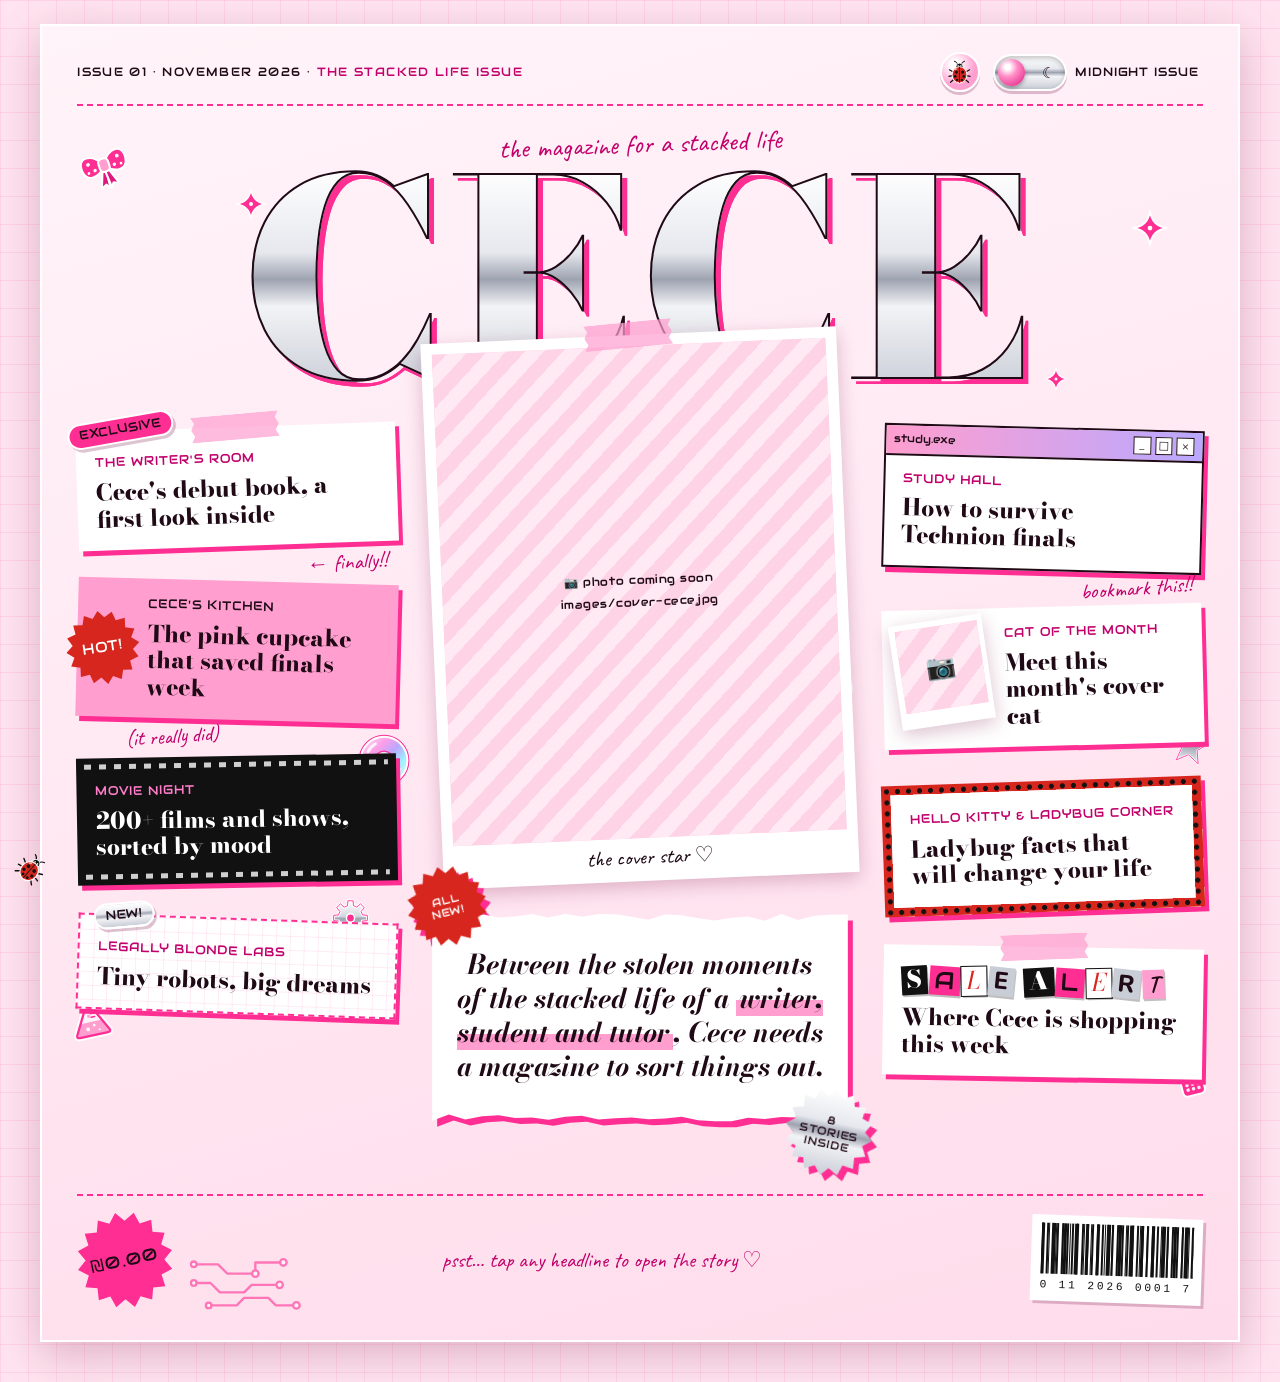
==== index.html @ 50f2ec4e "Initial commit" ====
<!DOCTYPE html>
<html lang="en">
<head>
  <meta charset="UTF-8">
  <!-- Makes the page fit phone screens instead of showing a tiny zoomed-out desktop page -->
  <meta name="viewport" content="width=device-width, initial-scale=1">
  <title>CECE · Issue 01 · The Stacked Life Issue</title>
  <meta name="description" content="CECE: a messy, Y2K pink magazine about the stacked life of a writer, student and tutor.">
  <link rel="icon" href="images/decor/ladybug.svg" type="image/svg+xml">

  <!-- 1. theme.js comes FIRST and without "defer": it picks light or dark
          mode before the page is drawn, so there's no white flash. -->
  <script src="js/theme.js"></script>

  <!-- 2. Fonts from Google Fonts: Bodoni Moda (masthead), Audiowide (Y2K),
          Caveat (handwriting), Nunito (body text) -->
  <link rel="preconnect" href="https://fonts.googleapis.com">
  <link rel="preconnect" href="https://fonts.gstatic.com" crossorigin>
  <link rel="stylesheet" href="https://fonts.googleapis.com/css2?family=Audiowide&family=Bodoni+Moda:ital,opsz,wght@0,6..96,400..900;1,6..96,400..900&family=Caveat:wght@400..700&family=Nunito:ital,wght@0,400..800;1,400..800&display=swap">

  <!-- 3. Our styles: the shared design system, then the cover's own layout.
          Relative paths (no "/" at the start) so it works on GitHub Pages. -->
  <link rel="stylesheet" href="css/style.css">
  <link rel="stylesheet" href="css/cover.css">

  <!-- 4. main.js: "defer" = download now, run once the HTML has been read -->
  <script src="js/main.js" defer></script>
</head>

<body>
  <!-- Hidden until you press Tab: lets keyboard users jump to the stories -->
  <a class="skip-link" href="#cover-stories">Skip to the cover stories</a>

  <main class="cover">

    <!-- =========================================================
         TOP LINE: issue details + the two switches
         ========================================================= -->
    <div class="cover__topline">
      <p class="issue-line">Issue 01 · November 2026 · <strong>The Stacked Life Issue</strong></p>

      <div class="cover__controls">
        <!-- Pauses / restarts the wandering ladybug (main.js) -->
        <button class="ladybug-toggle" type="button" aria-pressed="true"
                title="Pause or wake up the wandering ladybug">
          <span class="sr-only">Wandering ladybug</span>
        </button>

        <!-- Dark-mode switch (theme.js). role="switch" + aria-checked
             make screen readers announce it as an on/off switch. -->
        <button class="theme-switch" type="button" role="switch" aria-checked="false">
          <span class="theme-switch__track" aria-hidden="true">
            <span>☀</span>
            <span>☾</span>
            <span class="theme-switch__knob"></span>
          </span>
          <span class="theme-switch__text">Midnight Issue</span>
        </button>
      </div>
    </div>

    <!-- =========================================================
         MASTHEAD: the magazine's name across the top
         ========================================================= -->
    <header class="masthead">
      <p class="masthead__tagline">the magazine for a stacked life</p>
      <h1 class="masthead__title chrome-text">CECE</h1>
      <span class="sticker midnight-sticker">Midnight Edition</span>

      <!-- Decorations: alt="" tells screen readers to skip them -->
      <img class="doodle doodle--bow" src="images/decor/bow.svg" alt="">
      <img class="doodle doodle--sparkle-1 twinkle" src="images/decor/sparkle.svg" alt="">
      <img class="doodle doodle--sparkle-2 twinkle" src="images/decor/sparkle.svg" alt="">
      <img class="doodle doodle--sparkle-3 twinkle" src="images/decor/sparkle.svg" alt="">
    </header>

    <!-- =========================================================
         CENTRE: big cover photo + main headline
         ========================================================= -->
    <div class="cover__center">
      <figure class="photo polaroid taped cover-photo">
        <div class="photo__frame">
          <!-- TODO (Cece): once your photo is in images/, describe it here,
               e.g. alt="Cece laughing in a pink cardigan" -->
          <img src="images/cover-cece.jpg" alt="Cece, this issue's cover star">
        </div>
        <figcaption class="photo__caption">the cover star ♡</figcaption>
      </figure>

      <div class="headline-wrap drop-shadow">
        <span class="sticker sticker--burst sticker--red headline-burst headline-burst--top" aria-hidden="true">All new!</span>
        <h2 class="main-headline torn-paper">
          Between the stolen moments of the stacked life of a
          <mark>writer, student and tutor</mark>,
          Cece needs a magazine to sort things out.
        </h2>
        <span class="sticker sticker--burst sticker--chrome headline-burst headline-burst--bottom" aria-hidden="true">8 stories inside</span>
      </div>

      <img class="doodle doodle--heart bob" src="images/decor/heart.svg" alt="">
      <img class="doodle doodle--sparkle-4 twinkle" src="images/decor/sparkle.svg" alt="">
    </div>

    <!-- =========================================================
         COVER STORIES: every cover line is a real link to its page.
         Two lists: the left and right columns of the cover.
         ========================================================= -->
    <nav class="cover-stories" id="cover-stories" aria-label="Cover stories">

      <ul class="cover-lines cover-lines--left">
        <li>
          <a class="cover-line cover-line--writing taped" href="writing.html">
            <span class="sticker">Exclusive</span>
            <span class="kicker">The Writer's Room</span>
            <span class="cover-line__headline">Cece's debut book, a first look inside</span>
          </a>
          <span class="margin-note" aria-hidden="true">← finally!!</span>
        </li>

        <li>
          <a class="cover-line cover-line--kitchen" href="kitchen.html">
            <span class="sticker sticker--burst sticker--red">Hot!</span>
            <span class="kicker">Cece's Kitchen</span>
            <span class="cover-line__headline">The pink cupcake that saved finals week</span>
          </a>
          <span class="margin-note margin-note--left" aria-hidden="true">(it really did)</span>
        </li>

        <li>
          <img class="doodle doodle--cd spin" src="images/decor/cd.svg" alt="">
          <a class="cover-line cover-line--cinema" href="cinema.html">
            <span class="kicker">Movie Night</span>
            <span class="cover-line__headline">200+ films and shows, sorted by mood</span>
          </a>
        </li>

        <li>
          <img class="doodle doodle--gear spin" src="images/decor/gear.svg" alt="">
          <img class="doodle doodle--beaker" src="images/decor/beaker.svg" alt="">
          <a class="cover-line cover-line--lab" href="lab.html">
            <span class="sticker sticker--chrome">New!</span>
            <span class="kicker">Legally Blonde Labs</span>
            <span class="cover-line__headline">Tiny robots, big dreams</span>
          </a>
        </li>
      </ul>

      <ul class="cover-lines cover-lines--right">
        <li>
          <a class="cover-line cover-line--notes" href="notes.html">
            <!-- Fake computer-window title bar: decoration, so hidden from screen readers -->
            <span class="pixel-window__bar" aria-hidden="true">
              <span>study.exe</span>
              <span class="pixel-window__buttons"><span>_</span><span>□</span><span>×</span></span>
            </span>
            <span class="pixel-window__body">
              <span class="kicker">Study Hall</span>
              <span class="cover-line__headline">How to survive Technion finals</span>
            </span>
          </a>
          <span class="margin-note" aria-hidden="true">bookmark this!!</span>
        </li>

        <li>
          <img class="doodle doodle--star" src="images/decor/star.svg" alt="">
          <a class="cover-line cover-line--cats" href="cats.html">
            <div class="photo polaroid photo--mini">
              <div class="photo__frame">
                <!-- alt="" on purpose: the link text right next to it already
                     says what it is, so screen readers don't read it twice -->
                <img src="images/cats-1.jpg" alt="">
              </div>
            </div>
            <span class="cover-line__text">
              <span class="kicker">Cat of the Month</span>
              <span class="cover-line__headline">Meet this month's cover cat</span>
            </span>
          </a>
        </li>

        <li>
          <a class="cover-line cover-line--kitty" href="kitty.html">
            <span class="kicker">Hello Kitty &amp; Ladybug Corner</span>
            <span class="cover-line__headline">Ladybug facts that will change your life</span>
          </a>
        </li>

        <li>
          <img class="doodle doodle--phone" src="images/decor/flip-phone.svg" alt="">
          <a class="cover-line cover-line--sales taped" href="sales.html">
            <!-- Screen readers read "Sale alert:" instead of spelling out the
                 ransom letters one by one (those are aria-hidden). -->
            <span class="sr-only">Sale alert:</span>
            <span class="ransom" aria-hidden="true">
              <span class="ransom__word"><span>S</span><span>A</span><span>L</span><span>E</span></span>
              <span class="ransom__word"><span>A</span><span>L</span><span>E</span><span>R</span><span>T</span></span>
            </span>
            <span class="cover-line__headline">Where Cece is shopping this week</span>
          </a>
        </li>
      </ul>
    </nav>

    <!-- =========================================================
         BOTTOM STRIP: price tag + barcode, like a real cover
         ========================================================= -->
    <div class="cover__bottom">
      <span class="sticker sticker--burst price-tag"><span class="sr-only">Price: </span>₪0.00</span>

      <p class="cover__bottom-note handwritten">psst… tap any headline to open the story ♡</p>

      <div class="barcode" role="img" aria-label="Barcode for Issue 01">
        <span class="barcode__bars"></span>
        <span class="barcode__digits">0 11 2026 0001 7</span>
      </div>

      <img class="doodle doodle--circuit" src="images/decor/circuit.svg" alt="">
    </div>

  </main>
</body>
</html>
---- css/style.css ----
@charset "UTF-8";
/* =================================================================
   CECE: style.css
   The DESIGN SYSTEM, shared by every page of the magazine.

   Think of this file as the magazine's "style guide": colours, fonts,
   and reusable decorations (tape, stickers, polaroids, ladybug dots...).
   Page-specific layout lives in its own file (e.g. cover.css).

   CONTENTS
     1. Colours + fonts (CSS variables) for light and dark mode
     2. Base page styles
     3. Accessibility helpers
     4. Text styles
     5. Decorations: tape, stickers, starbursts, torn paper,
        ladybug dots, doodles
     6. Photo frames (polaroids + "photo coming soon")
     7. Buttons: bubble button, dark-mode switch, ladybug button
     8. The wandering ladybug
     9. Reduced motion
   ================================================================= */


/* =================================================================
   1. COLOURS + FONTS
   -----------------------------------------------------------------
   A CSS variable is a named value: --text: #1F0A16;
   Anywhere we write var(--text), the browser uses that value.
   Dark mode works by giving the SAME names DIFFERENT values, so
   every page changes colour automatically.
   ================================================================= */

:root {
  /* ---- Fonts (loaded from Google Fonts in the HTML <head>).
         After the first name come "fallbacks", used if it fails to load. ---- */
  --font-masthead: "Bodoni Moda", "Bodoni 72", Didot, Georgia, serif;  /* fashion-magazine serif */
  --font-y2k: "Audiowide", "Arial Black", sans-serif;                  /* techno / Y2K display */
  --font-hand: "Caveat", "Segoe Print", "Comic Sans MS", cursive;      /* handwritten notes */
  --font-body: "Nunito", "Segoe UI", system-ui, sans-serif;            /* easy reading */

  /* ---- LIGHT MODE ("daytime issue") ---- */
  --bg: #FFE4EF;           /* baby pink page background */
  --paper: #FFFFFF;        /* cut-out boxes */
  --text: #1F0A16;         /* warm near-black: main text */
  --text-soft: #6B3A55;    /* mauve: captions, dates */
  --bubblegum: #FF9ECF;    /* sticker / highlight pink */
  --hot-pink: #FF2E93;     /* shapes, outlines and shadows ONLY (too light for text) */
  --pink-text: #C2006B;    /* deep pink that IS dark enough for text and links */
  --red: #D7261E;          /* ladybug red */
  --black: #111111;        /* ladybug spots, barcode */
  --on-red: #FFFFFF;       /* text colour that is readable ON red */
  --on-hot-pink: #1F0A16;  /* text colour that is readable ON hot pink */

  /* "Chrome": light, dark band in the middle, light again = shiny metal */
  --chrome: linear-gradient(180deg, #FFFFFF 0%, #E6E8EE 38%, #9EA3B0 50%, #F2F3F6 62%, #C9CDD6 100%);
  --chrome-solid: #A9AEBB;             /* plain colour if gradients can't be used */
  --outline: #1F0A16;                  /* outline around chrome letters */
  --masthead-shadow: drop-shadow(5px 5px 0 #FF2E93);

  --tape: rgba(255, 158, 207, 0.7);    /* see-through pink tape */
  --grid-line: rgba(255, 46, 147, 0.09);
  --shadow: rgba(122, 20, 72, 0.25);
  --focus: #1F0A16;                    /* keyboard focus outline */
  --glow: transparent;                 /* doodles only glow in dark mode */
}

/* ---- DARK MODE ("The Midnight Issue") ----
   theme.js adds data-theme="dark" to the <html> tag, which switches on
   this block. Only the values change; the names stay the same. */
[data-theme="dark"] {
  --bg: #170A18;           /* near-black plum */
  --paper: #2A1230;        /* deep plum boxes */
  --text: #FBE9F3;         /* pink-white text */
  --text-soft: #D9B3CA;
  --bubblegum: #8C2C6E;
  --hot-pink: #FF4FB8;     /* neon pink */
  --pink-text: #FF7DC9;
  --red: #FF4A55;
  --on-red: #170A18;
  --on-hot-pink: #170A18;

  /* glitter / holographic instead of chrome */
  --chrome: linear-gradient(120deg, #FF9EE6 0%, #B9A8FF 35%, #9EF0FF 55%, #FFFFFF 65%, #FF9EE6 100%);
  --chrome-solid: #FF9EE6;
  --outline: #FF4FB8;
  --masthead-shadow: drop-shadow(0 0 14px rgba(255, 79, 184, 0.75));

  --tape: rgba(255, 79, 184, 0.45);
  --grid-line: rgba(255, 79, 184, 0.08);
  --shadow: rgba(0, 0, 0, 0.55);
  --focus: #FBE9F3;
  --glow: rgba(255, 79, 184, 0.7);
}

/* Tells the browser which built-in colours to use for scrollbars etc. */
:root { color-scheme: light; }
[data-theme="dark"] { color-scheme: dark; }


/* =================================================================
   2. BASE PAGE STYLES
   ================================================================= */

/* Make width/height include padding and border (much easier maths). */
*,
*::before,
*::after {
  box-sizing: border-box;
}

body {
  margin: 0;
  font-family: var(--font-body);
  font-size: 1.125rem;      /* 18px: comfortable to read */
  line-height: 1.6;
  color: var(--text);
  background-color: var(--bg);

  /* Faint graph-paper grid: "Legally Blonde in a lab coat".
     Two thin-line gradients, one across and one down. */
  background-image:
    linear-gradient(var(--grid-line) 1px, transparent 1px),
    linear-gradient(90deg, var(--grid-line) 1px, transparent 1px);
  background-size: 28px 28px;

  overflow-x: clip;         /* tilted decorations never cause sideways scrolling */
  transition: background-color 0.4s ease, color 0.4s ease;
}

/* In dark mode, sprinkle tiny glitter dots over the grid. */
[data-theme="dark"] body {
  background-image:
    radial-gradient(rgba(255, 158, 230, 0.55) 1px, transparent 1.6px),
    radial-gradient(rgba(158, 240, 255, 0.45) 1px, transparent 1.6px),
    linear-gradient(var(--grid-line) 1px, transparent 1px),
    linear-gradient(90deg, var(--grid-line) 1px, transparent 1px);
  background-size: 97px 97px, 131px 131px, 28px 28px, 28px 28px;
  background-position: 0 0, 40px 60px, 0 0, 0 0;
}

img {
  display: block;
  max-width: 100%;
  height: auto;
}

h1, h2, h3 {
  font-family: var(--font-masthead);
  line-height: 1.1;
}

a {
  color: var(--pink-text);
  text-decoration-thickness: 2px;
  text-underline-offset: 0.18em;
}

a:hover {
  text-decoration-style: wavy;
}

/* Highlighted text */
::selection {
  background: var(--bubblegum);
  color: var(--text);
}


/* =================================================================
   3. ACCESSIBILITY HELPERS
   ================================================================= */

/* A clear dashed outline shows keyboard users where they are.
   :focus-visible = only when using the keyboard, not on every mouse click. */
:focus-visible {
  outline: 3px dashed var(--focus);
  outline-offset: 4px;
}

/* .sr-only = "screen reader only": hidden on screen, still read aloud. */
.sr-only {
  position: absolute;
  width: 1px;
  height: 1px;
  padding: 0;
  margin: -1px;
  overflow: hidden;
  clip: rect(0, 0, 0, 0);
  white-space: nowrap;
  border: 0;
}

/* "Skip" link: invisible until you press Tab, then it slides in so
   keyboard users can jump straight to the content. */
.skip-link {
  position: absolute;
  left: 1rem;
  top: -5rem;
  z-index: 100;
  padding: 0.6rem 1rem;
  font-weight: 800;
  color: var(--text);
  background: var(--paper);
  border: 2px solid var(--hot-pink);
  border-radius: 0.5rem;
}

.skip-link:focus {
  top: 1rem;
}


/* =================================================================
   4. TEXT STYLES
   ================================================================= */

/* Kicker = the small label above a magazine headline. */
.kicker {
  font-family: var(--font-y2k);
  font-size: 0.78rem;
  letter-spacing: 0.08em;
  text-transform: uppercase;
  color: var(--pink-text);
}

/* Handwritten notes in the margins. */
.handwritten,
.margin-note {
  font-family: var(--font-hand);
  font-size: 1.35rem;
  line-height: 1.2;
  color: var(--pink-text);
}

/* Chrome letters (light mode) / glitter letters (dark mode).
   The trick: paint a gradient as the BACKGROUND, cut it to the shape of
   the letters (background-clip: text), and make the real letters transparent. */
.chrome-text {
  color: var(--chrome-solid);   /* fallback for old browsers */
}

@supports ((background-clip: text) or (-webkit-background-clip: text)) {
  .chrome-text {
    background-image: var(--chrome);
    -webkit-background-clip: text;
    background-clip: text;
    color: transparent;
    -webkit-text-stroke: 2px var(--outline);  /* outline so silver shows up on pink */
    filter: var(--masthead-shadow);           /* drop-shadow follows the letter shapes */
  }
}


/* =================================================================
   5. DECORATIONS
   ================================================================= */

/* ---------- Tape ----------
   Add class="taped" to any box to stick a strip of tape on top.
   ::before creates an extra, empty "pseudo-element" we can style. */
.taped {
  position: relative;
}

.taped::before {
  content: "";
  position: absolute;
  top: -0.8rem;
  left: 50%;
  z-index: 2;
  width: 5.5rem;
  height: 1.6rem;
  background: var(--tape);
  translate: -50% 0;
  rotate: var(--tape-tilt, -3deg);
  /* zig-zag torn ends on the left and right */
  clip-path: polygon(0 0, 100% 0, 96% 25%, 100% 50%, 96% 75%, 100% 100%,
                     0 100%, 4% 75%, 0 50%, 4% 25%);
  pointer-events: none;
}

/* ---------- Sticker badges ("HOT!", "EXCLUSIVE", "NEW!") ---------- */
.sticker {
  display: inline-block;
  padding: 0.35em 0.8em;
  font-family: var(--font-y2k);
  font-size: 0.78rem;
  line-height: 1.1;
  letter-spacing: 0.06em;
  text-transform: uppercase;
  color: var(--on-hot-pink);
  background: var(--hot-pink);
  border: 2px solid #FFFFFF;      /* white die-cut sticker edge */
  border-radius: 999px;           /* pill shape */
  box-shadow: 2px 3px 0 var(--shadow);
  rotate: var(--sticker-tilt, -6deg);
}

.sticker--red {
  color: var(--on-red);
  background: var(--red);
}

.sticker--chrome {
  color: #1F0A16;
  background: var(--chrome);
}

/* Starburst shape: the polygon is a 16-point star
   (the list of x y points was calculated with a little script). */
.sticker--burst {
  display: inline-grid;
  place-items: center;
  width: var(--burst-size, 5.5rem);
  aspect-ratio: 1;                /* always a square */
  padding: 0.6rem;
  text-align: center;
  border: 0;
  border-radius: 0;
  box-shadow: none;
  clip-path: polygon(50% 0%, 58% 9.8%, 69.1% 3.8%, 72.8% 15.9%, 85.4% 14.6%, 84.1% 27.2%,
    96.2% 30.9%, 90.2% 42%, 100% 50%, 90.2% 58%, 96.2% 69.1%, 84.1% 72.8%, 85.4% 85.4%,
    72.8% 84.1%, 69.1% 96.2%, 58% 90.2%, 50% 100%, 42% 90.2%, 30.9% 96.2%, 27.2% 84.1%,
    14.6% 85.4%, 15.9% 72.8%, 3.8% 69.1%, 9.8% 58%, 0% 50%, 9.8% 42%, 3.8% 30.9%,
    15.9% 27.2%, 14.6% 14.6%, 27.2% 15.9%, 30.9% 3.8%, 42% 9.8%);
}

/* ---------- Torn paper ----------
   A jagged clip-path on the top and bottom edges.
   clip-path also cuts off normal shadows, so wrap it in .drop-shadow
   (a filter shadow follows whatever shape is left). */
.torn-paper {
  background: var(--paper);
  clip-path: polygon(0% 1.1%, 4% 0.5%, 8% 2.3%, 12% 0.3%, 16% 1.9%, 20% 1.3%, 24% 0.2%,
    28% 1.8%, 32% 0.1%, 36% 1.5%, 40% 0.2%, 44% 0.3%, 48% 1.5%, 52% 2.9%, 56% 0.4%,
    60% 0.8%, 64% 2.2%, 68% 3.3%, 72% 2%, 76% 1.4%, 80% 3.4%, 84% 0.2%, 88% 3%, 92% 1%,
    96% 0.5%, 100% 0.4%, 100% 98.9%, 96% 97.1%, 92% 99.4%, 88% 98%, 84% 97.8%, 80% 98.7%,
    76% 98.1%, 72% 99.8%, 68% 99.8%, 64% 99.3%, 60% 97.6%, 56% 98.5%, 52% 98.9%, 48% 98%,
    44% 98.4%, 40% 99%, 36% 97.2%, 32% 97.6%, 28% 99.1%, 24% 98%, 20% 98.2%, 16% 96.9%,
    12% 97.4%, 8% 99%, 4% 96.6%, 0% 99.6%);
}

.drop-shadow {
  filter: drop-shadow(5px 6px 0 var(--hot-pink));
}

/* ---------- Ladybug dots ----------
   <hr class="ladybug-divider"> = a row of little red dots with black centres. */
.ladybug-divider {
  height: 16px;
  margin: 1.5rem 0;
  border: 0;
  background-image: radial-gradient(circle, #111111 0 2.5px, var(--red) 3px 7px, transparent 7.5px);
  background-size: 26px 16px;
  background-repeat: repeat-x;
  background-position: center;
}

/* <ul class="ladybug-list">: every bullet point is a tiny ladybug. */
.ladybug-list {
  list-style: none;
  padding-left: 0;
}

.ladybug-list li {
  position: relative;
  padding-left: 1.8rem;
}

.ladybug-list li::before {
  content: "";
  position: absolute;
  left: 0;
  top: 0.35em;
  width: 1.05rem;
  height: 1.05rem;
  border-radius: 50%;
  /* three black spots on a red circle */
  background:
    radial-gradient(circle at 30% 35%, #111111 0 2px, transparent 2.5px),
    radial-gradient(circle at 70% 55%, #111111 0 2px, transparent 2.5px),
    radial-gradient(circle at 40% 75%, #111111 0 1.5px, transparent 2px),
    var(--red);
}

/* ---------- Doodles (the little SVG drawings in images/decor/) ----------
   z-index: -1 tucks them BEHIND the text and boxes of the section they're in.
   (That only works if the parent has its own z-index, which the
   page layout files take care of.)
   pointer-events: none = clicks pass straight through them. */
.doodle {
  position: absolute;
  z-index: -1;
  width: var(--doodle-size, 3rem);
  rotate: var(--doodle-tilt, 0deg);
  pointer-events: none;
  user-select: none;
}

[data-theme="dark"] .doodle {
  filter: drop-shadow(0 0 6px var(--glow));   /* neon glow at midnight */
}

/* Little animations, switched off for reduced motion (section 9). */
.twinkle {
  animation: twinkle 2.4s ease-in-out infinite;
}

@keyframes twinkle {
  0%, 100% { scale: 1;   opacity: 1; }
  50%      { scale: 0.7; opacity: 0.55; }
}

.bob {
  animation: bob 4s ease-in-out infinite;
}

@keyframes bob {
  0%, 100% { translate: 0 0; }
  50%      { translate: 0 -6px; }
}

.spin {
  animation: spin 14s linear infinite;
}

@keyframes spin {
  to { transform: rotate(360deg); }
}


/* =================================================================
   6. PHOTO FRAMES
   -----------------------------------------------------------------
   HTML pattern:
     <figure class="photo polaroid">
       <div class="photo__frame">
         <img src="images/cats-1.jpg" alt="...">
       </div>
       <figcaption class="photo__caption">...</figcaption>
     </figure>
   ================================================================= */

.photo {
  margin: 0;
}

/* Polaroid = white frame with a thicker bottom for the caption. */
.polaroid {
  padding: 0.7rem 0.7rem 0;
  background: #FFFFFF;           /* real polaroids are white in any light */
  box-shadow: 0 6px 18px var(--shadow);
  rotate: var(--photo-tilt, -2deg);
}

[data-theme="dark"] .polaroid {
  background: #FFF6FA;           /* a touch softer at midnight */
}

.photo__frame {
  position: relative;
  aspect-ratio: var(--photo-ratio, 4 / 5);
  overflow: hidden;
  background: #FFD3E6;
}

.photo__frame img {
  width: 100%;
  height: 100%;
  object-fit: cover;             /* fill the frame, cropping the edges if needed */
}

.polaroid .photo__caption {
  padding: 0.4rem 0.25rem 0.7rem;
  font-family: var(--font-hand);
  font-size: 1.35rem;
  line-height: 1.2;
  text-align: center;
  color: #1F0A16;
}

/* ---- "Photo coming soon" placeholder ----
   main.js adds class="is-missing" (and data-missing="images/...jpg")
   when a photo file isn't in images/ yet. */
.photo__frame.is-missing img {
  position: absolute;
  inset: 0;
  opacity: 0;          /* invisible, but screen readers still read its alt text */
}

.photo__frame.is-missing::before {
  /* "\A" = line break; attr(data-missing) = the file name to add */
  content: "📷 photo coming soon" "\A" attr(data-missing);
  /* Second version with "/ ''" tells screen readers to skip this text
     (they already read the photo's alt). Older browsers ignore it and
     use the line above. */
  content: "📷 photo coming soon" "\A" attr(data-missing) / "";
  position: absolute;
  inset: 0;
  display: grid;
  place-content: center;
  padding: 1rem;
  white-space: pre-line;
  text-align: center;
  font-family: var(--font-y2k);
  font-size: 0.72rem;
  line-height: 1.9;
  letter-spacing: 0.04em;
  color: #1F0A16;
  background: repeating-linear-gradient(-45deg, #FFD3E6 0 14px, #FFE9F2 14px 28px);
}

/* Tiny frames only have room for the camera. */
.photo--mini .photo__frame.is-missing::before {
  content: "📷";
  content: "📷" / "";
  padding: 0;
  font-size: 1.5rem;
}


/* =================================================================
   7. BUTTONS
   ================================================================= */

/* ---------- Glossy Y2K bubble button (used on later pages) ---------- */
.bubble-button {
  display: inline-flex;
  align-items: center;
  gap: 0.4em;
  padding: 0.6em 1.3em;
  font-family: var(--font-y2k);
  font-size: 0.85rem;
  letter-spacing: 0.05em;
  text-transform: uppercase;
  text-decoration: none;
  color: #1F0A16;
  /* top layer = shiny highlight, bottom layer = pink candy colour */
  background:
    radial-gradient(120% 90% at 30% 10%, rgba(255, 255, 255, 0.85) 0 18%, transparent 42%),
    linear-gradient(180deg, #FFB8DC, #FF5FAE);
  border: 2px solid #FFFFFF;
  border-radius: 999px;
  box-shadow: inset 0 -3px 6px rgba(160, 0, 80, 0.35), 0 3px 0 var(--shadow);
  cursor: pointer;
  transition: translate 0.15s ease;
}

.bubble-button:hover {
  translate: 0 -2px;
}

/* ---------- Dark-mode switch ----------
   It's a <button role="switch" aria-checked="true/false">, so screen
   readers announce "Midnight Issue, switch, on/off". theme.js flips aria-checked
   and the CSS below slides the knob based on it. */
.theme-switch {
  display: inline-flex;
  align-items: center;
  gap: 0.5rem;
  padding: 0.25rem;
  font-family: var(--font-y2k);
  font-size: 0.72rem;
  letter-spacing: 0.08em;
  text-transform: uppercase;
  color: var(--text);
  background: none;
  border: 0;
  cursor: pointer;
}

.theme-switch__track {
  position: relative;
  display: flex;
  align-items: center;
  justify-content: space-between;
  width: 4.6rem;
  height: 2.3rem;
  padding: 0 0.55rem;
  font-size: 0.95rem;
  color: #1F0A16;
  background: var(--chrome);
  border: 2px solid #FFFFFF;
  border-radius: 999px;
  box-shadow: inset 0 2px 5px rgba(0, 0, 0, 0.25), 0 3px 0 var(--shadow);
}

/* The glossy bubble knob */
.theme-switch__knob {
  position: absolute;
  top: 3px;
  left: 3px;
  width: calc(2.3rem - 10px);
  height: calc(2.3rem - 10px);
  border-radius: 50%;
  background: radial-gradient(circle at 35% 30%, #FFFFFF 0 10%, #FF8CC6 38%, #E0177F 100%);
  box-shadow: 0 2px 4px rgba(0, 0, 0, 0.35);
  transition: translate 0.3s cubic-bezier(0.3, 1.4, 0.6, 1);   /* a little bounce */
}

/* Switched ON (dark mode): slide the knob to the right. */
.theme-switch[aria-checked="true"] .theme-switch__knob {
  translate: 2.3rem 0;
}

/* ---------- Ladybug pause button ---------- */
.ladybug-toggle {
  width: 2.5rem;
  height: 2.5rem;
  padding: 0;
  border: 2px solid #FFFFFF;
  border-radius: 50%;
  background:
    url("../images/decor/ladybug.svg") center / 70% no-repeat,
    radial-gradient(circle at 35% 30%, #FFFFFF 0 12%, var(--bubblegum) 60%);
  box-shadow: 0 3px 0 var(--shadow);
  cursor: pointer;
}

/* Paused: the button looks "off" (grey). */
.ladybug-toggle[aria-pressed="false"] {
  filter: grayscale(1);
  opacity: 0.7;
}


/* =================================================================
   8. THE WANDERING LADYBUG
   -----------------------------------------------------------------
   main.js creates two boxes:
     .wandering-ladybug        moves around the screen (translate)
       .wandering-ladybug__body   turns to face where it's going (rotate)
   ================================================================= */

.wandering-ladybug {
  position: fixed;          /* relative to the window, so it stays on screen while you scroll */
  top: 0;
  left: 0;
  z-index: 50;
  width: 30px;              /* keep in sync with LADYBUG_SIZE in main.js */
  height: 30px;
  pointer-events: none;     /* never blocks a click */
  transition-property: transform;
  transition-timing-function: linear;   /* steady crawl; main.js sets the duration */
}

.wandering-ladybug__body {
  width: 100%;
  height: 100%;
  background: url("../images/decor/ladybug.svg") center / contain no-repeat;
  transition: rotate 0.5s ease;
}

/* A little side-to-side waddle while it walks. */
.wandering-ladybug.is-walking .wandering-ladybug__body {
  animation: ladybug-waddle 0.3s ease-in-out infinite alternate;
}

@keyframes ladybug-waddle {
  from { transform: rotate(-6deg); }
  to   { transform: rotate(6deg); }
}


/* =================================================================
   9. REDUCED MOTION
   -----------------------------------------------------------------
   Some people turn on "reduce motion" in their device settings
   because animations make them dizzy. We switch everything off for them.
   ================================================================= */
@media (prefers-reduced-motion: reduce) {
  *,
  *::before,
  *::after {
    animation-duration: 0.01ms !important;
    animation-iteration-count: 1 !important;
    transition-duration: 0.01ms !important;
    scroll-behavior: auto !important;
  }

  .wandering-ladybug,
  .ladybug-toggle {
    display: none !important;
  }
}
---- css/cover.css ----
@charset "UTF-8";
/* =================================================================
   CECE: cover.css
   Layout for the FRONT COVER only (index.html).

   "Mobile first": the rules at the top are for phones, where everything
   is stacked in one column. The @media blocks at the bottom rearrange
   it for wider screens:
     - 600px and up:  cover stories in two columns
     - 960px and up:  the full magazine cover (stories | photo | stories)

   CONTENTS
     1. The cover "page"
     2. Top line (issue number + switches)
     3. Masthead (CECE)
     4. Centre: cover photo + main headline
     5. Cover stories: shared style
     6. Cover stories: each one's own look
     7. Bottom strip: price, barcode
     8. Doodle positions
     9. Wider screens
   ================================================================= */


/* =================================================================
   1. THE COVER "PAGE"
   ================================================================= */

/* Colours only the cover uses */
:root {
  --cover-top: #FFF4F9;
  --cover-bottom: #FFDCEB;
  --cover-edge: #FFFFFF;
}

[data-theme="dark"] {
  --cover-top: #1E0D21;
  --cover-bottom: #120714;
  --cover-edge: rgba(255, 79, 184, 0.4);
}

.cover {
  position: relative;
  width: min(1200px, 100% - 1.5rem);  /* never wider than 1200px, and keep a small gap on phones */
  margin: 0.75rem auto 2.5rem;
  padding: 1rem 1rem 1.5rem;

  /* CSS Grid stacks the parts of the cover; on wide screens (section 9)
     the same grid gets three columns. */
  display: grid;
  gap: 1.5rem;

  background: linear-gradient(165deg, var(--cover-top), var(--cover-bottom));
  border: 2px solid var(--cover-edge);
  box-shadow: 0 12px 40px var(--shadow);
  overflow-x: clip;   /* trims decorations that poke out of the sides */
}

/* Each part of the cover gets its own layer (z-index).
   Giving a part a z-index also makes its doodles (z-index: -1) sit
   behind THAT part's text instead of disappearing behind the whole page. */
.cover__topline,
.masthead,
.cover__bottom {
  position: relative;
  z-index: 1;
}

.cover__center {
  position: relative;
  z-index: 2;          /* above the masthead, so the photo can overlap the letters */
}


/* =================================================================
   2. TOP LINE
   ================================================================= */

.cover__topline {
  display: flex;
  flex-wrap: wrap;               /* on narrow phones the switches drop to a new line */
  align-items: center;
  justify-content: space-between;
  gap: 0.75rem 1rem;
  padding-bottom: 0.6rem;
  border-bottom: 2px dashed var(--hot-pink);
}

.issue-line {
  margin: 0;
  font-family: var(--font-y2k);
  font-size: 0.72rem;
  letter-spacing: 0.12em;
  text-transform: uppercase;
}

.issue-line strong {
  font-weight: normal;
  color: var(--pink-text);
}

.cover__controls {
  display: flex;
  align-items: center;
  gap: 0.6rem;
  margin-left: auto;             /* push to the right */
}


/* =================================================================
   3. MASTHEAD
   ================================================================= */

.masthead {
  text-align: center;
}

.masthead__tagline {
  position: relative;
  z-index: 1;                    /* stay above the masthead's glow, which would otherwise cover it */
  max-width: 58%;                /* phones: leave room on the right for the Midnight sticker */
  margin: 0 0 0.5rem;
  font-family: var(--font-hand);
  font-size: clamp(1.2rem, 1rem + 1vw, 1.7rem);
  line-height: 1.1;
  text-align: left;
  color: var(--pink-text);
  rotate: -2deg;
}

.masthead__title {
  margin: 0;
  font-family: var(--font-masthead);
  font-weight: 900;
  /* clamp(smallest, preferred, largest): 25vw = a quarter of the screen width,
     so the masthead grows and shrinks with the screen. */
  font-size: clamp(4.5rem, 25vw, 17rem);
  line-height: 0.82;
  letter-spacing: 0.03em;
}

/* Only appears in dark mode */
.midnight-sticker {
  display: none;
  position: absolute;
  top: 1.5rem;
  right: 0;
  --sticker-tilt: 10deg;
}

[data-theme="dark"] .midnight-sticker {
  display: inline-block;
}


/* =================================================================
   4. CENTRE: COVER PHOTO + MAIN HEADLINE
   ================================================================= */

.cover__center {
  display: grid;
  justify-items: center;
  gap: 2rem;
  margin-top: -0.75rem;          /* tuck slightly under the masthead */
}

.cover-photo {
  --photo-tilt: -2.5deg;
  width: min(100%, 26rem);
}

.cover-photo .photo__frame {
  --photo-ratio: 4 / 5;          /* portrait, like a real cover photo */
}

.headline-wrap {
  position: relative;
  width: min(100%, 30rem);
  margin-bottom: 3rem;           /* room for the starburst hanging off the bottom */
}

.main-headline {
  margin: 0;
  padding: 2.1rem 1.4rem 2.4rem; /* extra top/bottom space so the starbursts never cover words */
  font-family: var(--font-masthead);
  font-style: italic;
  font-weight: 700;
  font-size: clamp(1.3rem, 1rem + 1.4vw, 1.7rem);
  line-height: 1.25;
  text-align: center;
  color: var(--text);
}

/* Highlighter-pen effect: colour only the bottom part of the line. */
.main-headline mark {
  padding: 0 0.1em;
  color: inherit;
  background: linear-gradient(transparent 55%, var(--bubblegum) 55% 92%, transparent 92%);
}

/* Starbursts around the headline */
.headline-burst {
  position: absolute;
  z-index: 1;
  font-size: 0.7rem;
}

.headline-burst--top {
  top: -3rem;
  left: -0.8rem;
  --burst-size: 5rem;
  --sticker-tilt: -14deg;
}

.headline-burst--bottom {
  bottom: -3.4rem;
  right: -0.8rem;
  --burst-size: 5.5rem;
  --sticker-tilt: 12deg;
}


/* =================================================================
   5. COVER STORIES: SHARED STYLE
   -----------------------------------------------------------------
   Each cover story is an <a> link styled as a cut-out box.
   ================================================================= */

.cover-stories {
  position: relative;
  z-index: 3;
  display: grid;
  gap: 2.2rem;
  /* On wide screens this nav is laid OVER the whole middle of the cover
     (see section 9). pointer-events: none lets clicks pass through its empty
     middle; the links themselves switch clicking back on below. */
  pointer-events: none;
}

.cover-lines {
  display: grid;
  align-content: start;
  gap: 2.2rem;
  margin: 0;
  padding: 0;
  list-style: none;
}

.cover-lines > li {
  position: relative;   /* doodles and margin notes are placed relative to this */
}

.cover-line {
  position: relative;
  display: block;
  padding: 1rem 1.15rem 1.1rem;
  color: var(--text);
  text-decoration: none;
  background: var(--paper);
  box-shadow: 4px 5px 0 var(--hot-pink);
  rotate: var(--tilt, 0deg);       /* each box sets its own --tilt in section 6 */
  pointer-events: auto;
  transition: rotate 0.2s ease, translate 0.2s ease, box-shadow 0.2s ease;
}

/* Hover (mouse) or focus (keyboard): straighten up and lift off the page. */
.cover-line:hover,
.cover-line:focus-visible {
  rotate: 0deg;
  translate: 0 -4px;
  box-shadow: 7px 9px 0 var(--hot-pink);
}

.cover-line .kicker {
  display: block;
  margin-bottom: 0.35rem;
}

.cover-line__headline {
  display: block;
  font-family: var(--font-masthead);
  font-weight: 800;
  font-size: clamp(1.2rem, 1rem + 0.6vw, 1.45rem);
  line-height: 1.15;
}

.cover-line:hover .cover-line__headline,
.cover-line:focus-visible .cover-line__headline {
  text-decoration: underline wavy var(--hot-pink) 2px;
  text-underline-offset: 0.2em;
}

/* A ladybug lands on the corner when you hover or focus a story. */
.cover-line::after {
  content: "";
  position: absolute;
  right: -10px;
  bottom: -12px;
  width: 28px;
  height: 28px;
  background: url("../images/decor/ladybug.svg") center / contain no-repeat;
  rotate: -30deg;
  scale: 0;                         /* hidden until hover */
  transition: scale 0.25s cubic-bezier(0.3, 1.6, 0.6, 1);   /* springy "pop" */
}

.cover-line:hover::after,
.cover-line:focus-visible::after {
  scale: 1;
}

/* Handwritten notes scribbled next to some boxes */
.margin-note {
  position: absolute;
  bottom: -1.8rem;
  right: 0.6rem;
  z-index: 1;
  white-space: nowrap;
  rotate: -4deg;
  pointer-events: none;
}

.margin-note--left {
  right: auto;
  left: 3rem;
}


/* =================================================================
   6. COVER STORIES: EACH ONE'S OWN LOOK
   ================================================================= */

/* ---- The Writer's Room: taped box + EXCLUSIVE sticker ---- */
.cover-line--writing {
  --tilt: -2deg;
  padding-top: 1.4rem;
}

.cover-line--writing .sticker {
  position: absolute;
  top: -0.9rem;
  left: -0.5rem;
  --sticker-tilt: -8deg;
}

/* ---- Cece's Kitchen: bubblegum box + HOT! starburst ---- */
.cover-line--kitchen {
  --tilt: 1.5deg;
  padding-left: 4.4rem;            /* room for the starburst */
  background: var(--bubblegum);
}

.cover-line--kitchen .kicker {
  color: var(--text);              /* pink text isn't readable on bubblegum */
}

.cover-line--kitchen .sticker--burst {
  position: absolute;
  top: 50%;
  left: -0.7rem;
  translate: 0 -50%;               /* centre it vertically */
  --burst-size: 4.6rem;
  --sticker-tilt: -10deg;
  font-size: 0.9rem;
}

/* ---- Movie Night: black film strip ---- */
.cover-line--cinema {
  --tilt: -1deg;
  padding: 1.5rem 1.15rem;
  color: #FFFFFF;
  background: #111111;
}

.cover-line--cinema .kicker {
  color: #FF7DC9;
}

/* Film-strip holes along the top and bottom edges */
.cover-line--cinema::before {
  content: "";
  position: absolute;
  inset: 6px 8px;
  background:
    repeating-linear-gradient(90deg, #FFFFFF 0 7px, transparent 7px 15px) top / 100% 5px no-repeat,
    repeating-linear-gradient(90deg, #FFFFFF 0 7px, transparent 7px 15px) bottom / 100% 5px no-repeat;
  opacity: 0.8;
  pointer-events: none;
}

/* ---- Legally Blonde Labs: graph-paper lab label + NEW! sticker ---- */
.cover-line--lab {
  --tilt: 2deg;
  padding-top: 1.4rem;
  border: 2px dashed var(--hot-pink);
  background-color: var(--paper);
  background-image:
    linear-gradient(var(--grid-line) 1px, transparent 1px),
    linear-gradient(90deg, var(--grid-line) 1px, transparent 1px);
  background-size: 14px 14px;
}

.cover-line--lab .sticker {
  position: absolute;
  top: -0.85rem;
  left: 0.8rem;
  --sticker-tilt: -7deg;
}

/* ---- Study Hall: retro computer window ---- */
.cover-line--notes {
  --tilt: 1.5deg;
  padding: 0;
  border: 2px solid var(--text);
}

.pixel-window__bar {
  display: flex;
  align-items: center;
  justify-content: space-between;
  padding: 0.3rem 0.5rem;
  font-family: var(--font-y2k);
  font-size: 0.7rem;
  color: #1F0A16;
  background: linear-gradient(90deg, #FF9ECF, #B9A8FF);
  border-bottom: 2px solid var(--text);
}

.pixel-window__buttons {
  display: flex;
  gap: 0.25rem;
}

.pixel-window__buttons span {
  display: grid;
  place-items: center;
  width: 1.1rem;
  height: 1.1rem;
  font-family: var(--font-body);
  font-size: 0.7rem;
  line-height: 1;
  background: #FFFFFF;
  border: 1.5px solid #1F0A16;
}

.pixel-window__body {
  display: block;
  padding: 0.9rem 1.1rem 1.1rem;
}

/* ---- Cat of the Month: box with a mini polaroid ---- */
.cover-line--cats {
  --tilt: -1.5deg;
  display: grid;
  grid-template-columns: 5.5rem 1fr;   /* photo column | text column */
  align-items: center;
  gap: 1rem;
}

.cover-line--cats .polaroid {
  --photo-tilt: -7deg;
  padding: 0.35rem 0.35rem 1rem;
  margin: -1.4rem 0 -0.6rem -0.4rem;   /* pokes out of the box, collage-style */
}

.cover-line--cats .photo__frame {
  --photo-ratio: 1;                    /* square */
}

.cover-line__text {
  display: block;
}

/* ---- Hello Kitty & Ladybug Corner: ladybug-spotted border ----
   Three background layers:
   1. plain "paper" colour, only inside the border (padding-box)
   2. black dots, across the whole box including the border
   3. red, also across the whole box
   The paper covers the middle, so the dots only show in the border. */
.cover-line--kitty {
  --tilt: -2deg;
  border: 9px solid transparent;
  background:
    linear-gradient(var(--paper), var(--paper)) padding-box,
    radial-gradient(circle, #111111 0 2.2px, transparent 2.7px) 0 0 / 11px 11px border-box,
    linear-gradient(var(--red), var(--red)) border-box;
}

/* ---- Sale Alert: ransom-note letters ---- */
.cover-line--sales {
  --tilt: 1deg;
  padding-top: 1.3rem;
}

.ransom {
  display: flex;
  flex-wrap: wrap;
  gap: 0.6rem;
  margin-bottom: 0.6rem;
}

.ransom__word {
  display: inline-flex;
  gap: 0.12rem;
}

/* Every letter is a separate scrap. :nth-child(5n+1) means "the 1st, 6th,
   11th..." letter, so the five styles below repeat in a cycle. */
.ransom__word span {
  display: inline-block;
  padding: 0.05em 0.22em;
  font-size: 1.5rem;
  line-height: 1.1;
  box-shadow: 1px 2px 0 rgba(0, 0, 0, 0.25);
}

.ransom__word span:nth-child(5n+1) {
  font-family: var(--font-masthead);
  font-weight: 900;
  color: #FFFFFF;
  background: #111111;
  rotate: -4deg;
}

.ransom__word span:nth-child(5n+2) {
  font-family: var(--font-y2k);
  color: var(--on-hot-pink);
  background: var(--hot-pink);
  rotate: 3deg;
}

.ransom__word span:nth-child(5n+3) {
  font-family: var(--font-masthead);
  font-style: italic;
  color: #D7261E;
  background: #FFFFFF;
  outline: 1px solid #111111;
  rotate: -2deg;
}

.ransom__word span:nth-child(5n+4) {
  font-family: var(--font-body);
  font-weight: 800;
  color: #1F0A16;
  background: #C9CDD6;
  rotate: 5deg;
}

.ransom__word span:nth-child(5n) {
  font-family: var(--font-hand);
  font-weight: 700;
  color: #1F0A16;
  background: #FF9ECF;
  rotate: -3deg;
}


/* =================================================================
   7. BOTTOM STRIP: PRICE + BARCODE
   ================================================================= */

.cover__bottom {
  display: flex;
  flex-wrap: wrap;
  align-items: center;
  justify-content: space-between;
  gap: 1rem 1.5rem;
  padding-top: 1rem;
  border-top: 2px dashed var(--hot-pink);
}

.price-tag {
  --burst-size: 6rem;
  --sticker-tilt: -12deg;
  font-size: 1.05rem;
}

.cover__bottom-note {
  flex: 1 1 12rem;
  margin: 0;
  text-align: center;
}

.barcode {
  padding: 0.5rem 0.6rem 0.35rem;
  color: #111111;
  background: #FFFFFF;
  box-shadow: 3px 3px 0 var(--shadow);
  rotate: 2deg;
}

/* Three repeating stripe patterns with different spacings, laid on top of
   each other. Because the spacings don't line up, together they look like
   random barcode bars. */
.barcode__bars {
  display: block;
  width: 9.5rem;
  height: 3.2rem;
  background:
    repeating-linear-gradient(90deg, #111111 0 2px, transparent 2px 5px),
    repeating-linear-gradient(90deg, #111111 0 1px, transparent 1px 7px),
    repeating-linear-gradient(90deg, #111111 0 3px, transparent 3px 11px),
    #FFFFFF;
}

.barcode__digits {
  display: block;
  margin-top: 0.2rem;
  font-family: "Courier New", monospace;
  font-size: 0.7rem;
  letter-spacing: 0.25em;
  text-align: center;
}


/* =================================================================
   8. DOODLE POSITIONS
   -----------------------------------------------------------------
   Each doodle sits inside the part of the cover it decorates, so it
   moves with it on every screen size. --doodle-size and --doodle-tilt are
   read by .doodle in style.css.
   ================================================================= */

/* around the masthead */
/* (phones: bottom-left, so it doesn't sit under the tagline; moved in section 9) */
.doodle--bow       { bottom: 0;    left: -0.4rem; --doodle-size: 2.8rem; --doodle-tilt: -18deg; }
.doodle--sparkle-1 { top: 22%;     left: 14%;  --doodle-size: 2rem; }
.doodle--sparkle-2 { bottom: 0;    right: 12%; --doodle-size: 1.5rem; animation-delay: 0.8s; }
.doodle--sparkle-3 { top: 30%;     right: 3%;  --doodle-size: 2.4rem; animation-delay: 1.4s; }

/* around the photo and headline */
.doodle--heart     { top: 40%;     right: -0.5rem; --doodle-size: 2.8rem; --doodle-tilt: 14deg; }
.doodle--sparkle-4 { top: 6%;      left: -0.5rem;  --doodle-size: 2rem; animation-delay: 0.4s; }

/* peeking out from behind the story boxes */
.doodle--cd     { top: -1.4rem;   right: -0.9rem; --doodle-size: 3.4rem; }
.doodle--gear   { top: -1.3rem;   right: 1.6rem;  --doodle-size: 2.6rem; }
.doodle--beaker { bottom: -1.6rem; left: -0.7rem;  --doodle-size: 3rem; --doodle-tilt: -12deg; }
.doodle--star   { bottom: -1.3rem; right: -0.5rem; --doodle-size: 2.6rem; --doodle-tilt: 10deg; }
.doodle--phone  { bottom: -1.3rem; right: -0.8rem; --doodle-size: 3.2rem; --doodle-tilt: -14deg; }

/* circuit lines behind the bottom strip */
.doodle--circuit { bottom: -0.2rem; left: 10%; --doodle-size: 7rem; opacity: 0.6; }


/* =================================================================
   9. WIDER SCREENS
   ================================================================= */

/* Tablets and up: the two lists of stories side by side. */
@media (min-width: 600px) {
  .cover-stories {
    grid-template-columns: 1fr 1fr;
    column-gap: 2.2rem;
  }
}

/* Laptops and up: the real magazine-cover layout.
   ┌──────────────────────────────────┐
   │ top line                         │  row 1
   │ C  E  C  E   (masthead)          │  row 2
   │ stories │   photo    │ stories   │  row 3
   │         │  headline  │           │
   │ price · note · barcode           │  row 4
   └──────────────────────────────────┘ */
@media (min-width: 960px) {
  .cover {
    /* Saved in a variable because the stories grid below must use the
       exact same columns to line up with the photo. */
    --cover-cols: minmax(0, 1fr) minmax(20rem, 1.3fr) minmax(0, 1fr);
    grid-template-columns: var(--cover-cols);
    column-gap: 2.2rem;
    margin-top: 1.5rem;
    padding: 1.5rem 2.2rem 2rem;
  }

  /* These parts stretch across all three columns. */
  .cover__topline,
  .masthead,
  .cover__bottom {
    grid-column: 1 / -1;
  }

  /* Photo + headline: middle column, row 3, pulled up to overlap the masthead. */
  .cover__center {
    grid-column: 2;
    grid-row: 3;
    margin-top: -5rem;
  }

  /* The stories nav covers the whole of row 3, like a clear sheet laid over
     the cover. Its links sit in columns 1 and 3, leaving the middle empty
     so the photo shows through. */
  .cover-stories {
    grid-column: 1 / -1;
    grid-row: 3;
    grid-template-columns: var(--cover-cols);
    padding-top: 0.75rem;
  }

  .cover-lines--left  { grid-column: 1; }
  .cover-lines--right { grid-column: 3; }

  /* Plenty of width now: centre the tagline above the masthead. */
  .masthead__tagline {
    max-width: none;
    text-align: center;
  }

  /* The bow goes back to the top-left corner. */
  .doodle--bow {
    top: 0.5rem;
    bottom: auto;
    left: 0;
    --doodle-size: 3.4rem;
  }

  /* More room on wide screens, so the starbursts can hang further out. */
  .headline-burst--top    { left: -1.6rem; }
  .headline-burst--bottom { right: -1.6rem; }
}
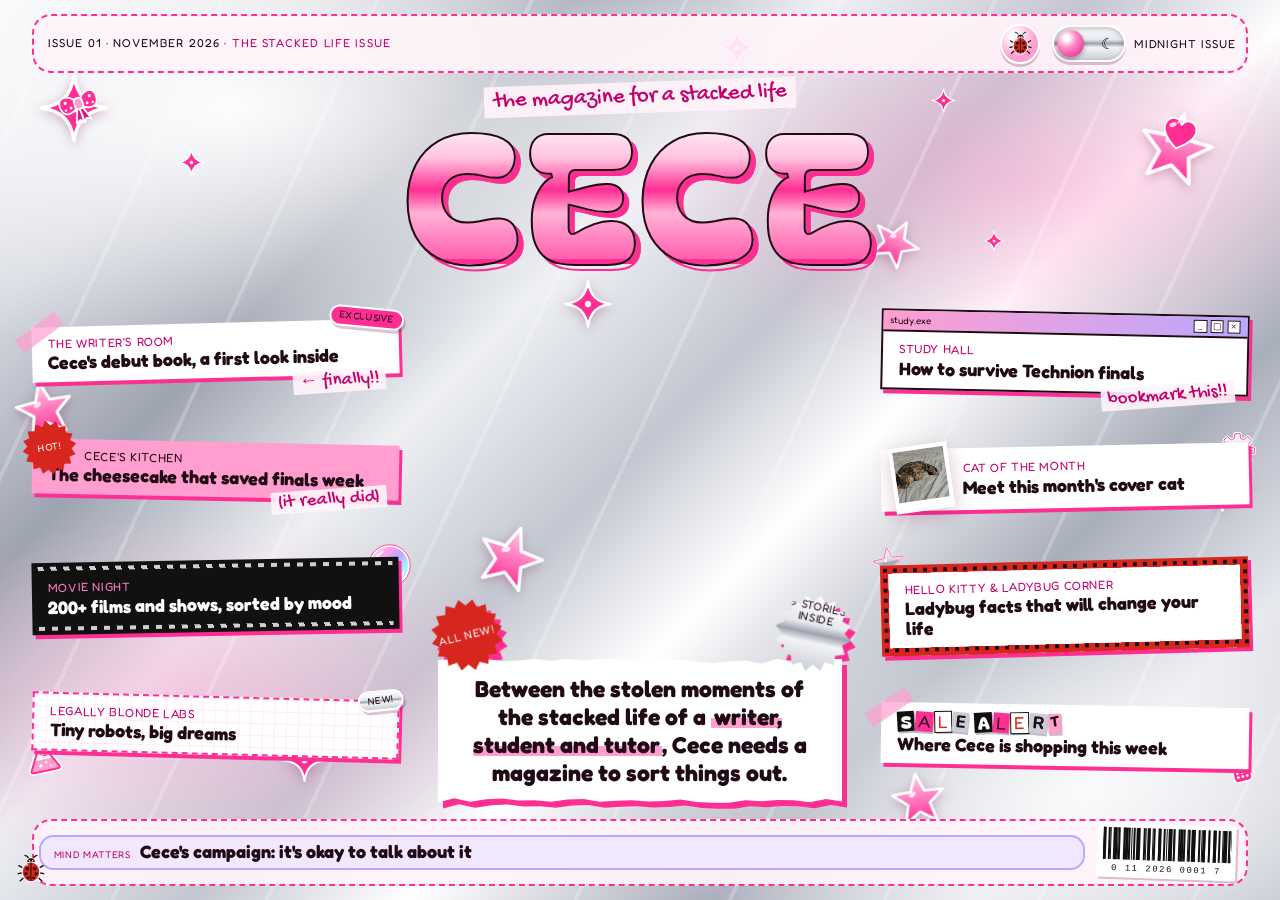
==== commit 0e0e0583: "Phase 2: section pages, Mind Matters, bubbly fonts, chrome cover - Cover fits one screen, chrome bac" ====
--- a/index.html
+++ b/index.html
@@ -12,11 +12,11 @@
           mode before the page is drawn, so there's no white flash. -->
   <script src="js/theme.js"></script>
 
-  <!-- 2. Fonts from Google Fonts: Bodoni Moda (masthead), Audiowide (Y2K),
-          Caveat (handwriting), Nunito (body text) -->
+  <!-- 2. Bubbly fonts from Google Fonts: Bagel Fat One (masthead + big titles),
+          Fredoka (headlines + labels), Gochi Hand (handwriting), Nunito (body text) -->
   <link rel="preconnect" href="https://fonts.googleapis.com">
   <link rel="preconnect" href="https://fonts.gstatic.com" crossorigin>
-  <link rel="stylesheet" href="https://fonts.googleapis.com/css2?family=Audiowide&family=Bodoni+Moda:ital,opsz,wght@0,6..96,400..900;1,6..96,400..900&family=Caveat:wght@400..700&family=Nunito:ital,wght@0,400..800;1,400..800&display=swap">
+  <link rel="stylesheet" href="https://fonts.googleapis.com/css2?family=Bagel+Fat+One&family=Fredoka:wght@300..700&family=Gochi+Hand&family=Nunito:ital,wght@0,400..800;1,400..800&display=swap">
 
   <!-- 3. Our styles: the shared design system, then the cover's own layout.
           Relative paths (no "/" at the start) so it works on GitHub Pages. -->
@@ -31,7 +31,27 @@
   <!-- Hidden until you press Tab: lets keyboard users jump to the stories -->
   <a class="skip-link" href="#cover-stories">Skip to the cover stories</a>
 
+  <!-- The whole cover is exactly one screen tall (see cover.css). -->
   <main class="cover">
+
+    <!-- =========================================================
+         BACKGROUND: shiny chrome with splashes of stars, behind
+         everything. The chrome is pure CSS (cover.css, section 3);
+         the stars are the doodles from images/decor/.
+         aria-hidden="true": pure decoration, screen readers skip it.
+         ========================================================= -->
+    <div class="cover__bg" aria-hidden="true">
+      <img class="bg-star bg-star--1 twinkle" src="images/decor/sparkle.svg" alt="">
+      <img class="bg-star bg-star--2" src="images/decor/star-pink.svg" alt="">
+      <img class="bg-star bg-star--3 twinkle" src="images/decor/sparkle.svg" alt="">
+      <img class="bg-star bg-star--4" src="images/decor/star-pink.svg" alt="">
+      <img class="bg-star bg-star--5 twinkle" src="images/decor/sparkle.svg" alt="">
+      <img class="bg-star bg-star--6" src="images/decor/star-pink.svg" alt="">
+      <img class="bg-star bg-star--7 twinkle" src="images/decor/sparkle.svg" alt="">
+      <img class="bg-star bg-star--8" src="images/decor/star-pink.svg" alt="">
+      <img class="bg-star bg-star--9 twinkle" src="images/decor/sparkle.svg" alt="">
+      <img class="bg-star bg-star--10" src="images/decor/star-pink.svg" alt="">
+    </div>
 
     <!-- =========================================================
          TOP LINE: issue details + the two switches
@@ -69,36 +89,23 @@
 
       <!-- Decorations: alt="" tells screen readers to skip them -->
       <img class="doodle doodle--bow" src="images/decor/bow.svg" alt="">
+      <img class="doodle doodle--heart bob" src="images/decor/heart.svg" alt="">
       <img class="doodle doodle--sparkle-1 twinkle" src="images/decor/sparkle.svg" alt="">
       <img class="doodle doodle--sparkle-2 twinkle" src="images/decor/sparkle.svg" alt="">
       <img class="doodle doodle--sparkle-3 twinkle" src="images/decor/sparkle.svg" alt="">
     </header>
 
     <!-- =========================================================
-         CENTRE: big cover photo + main headline
-         ========================================================= -->
-    <div class="cover__center">
-      <figure class="photo polaroid taped cover-photo">
-        <div class="photo__frame">
-          <!-- TODO (Cece): once your photo is in images/, describe it here,
-               e.g. alt="Cece laughing in a pink cardigan" -->
-          <img src="images/cover-cece.jpg" alt="Cece, this issue's cover star">
-        </div>
-        <figcaption class="photo__caption">the cover star ♡</figcaption>
-      </figure>
-
-      <div class="headline-wrap drop-shadow">
-        <span class="sticker sticker--burst sticker--red headline-burst headline-burst--top" aria-hidden="true">All new!</span>
-        <h2 class="main-headline torn-paper">
-          Between the stolen moments of the stacked life of a
-          <mark>writer, student and tutor</mark>,
-          Cece needs a magazine to sort things out.
-        </h2>
-        <span class="sticker sticker--burst sticker--chrome headline-burst headline-burst--bottom" aria-hidden="true">8 stories inside</span>
-      </div>
-
-      <img class="doodle doodle--heart bob" src="images/decor/heart.svg" alt="">
-      <img class="doodle doodle--sparkle-4 twinkle" src="images/decor/sparkle.svg" alt="">
+         MAIN HEADLINE: torn paper laid over the photo
+         ========================================================= -->
+    <div class="headline-wrap drop-shadow">
+      <span class="sticker sticker--burst sticker--red headline-burst headline-burst--top" aria-hidden="true">All new!</span>
+      <h2 class="main-headline torn-paper">
+        Between the stolen moments of the stacked life of a
+        <mark>writer, student and tutor</mark>,
+        Cece needs a magazine to sort things out.
+      </h2>
+      <span class="sticker sticker--burst sticker--chrome headline-burst headline-burst--bottom" aria-hidden="true">9 stories inside</span>
     </div>
 
     <!-- =========================================================
@@ -121,9 +128,9 @@
           <a class="cover-line cover-line--kitchen" href="kitchen.html">
             <span class="sticker sticker--burst sticker--red">Hot!</span>
             <span class="kicker">Cece's Kitchen</span>
-            <span class="cover-line__headline">The pink cupcake that saved finals week</span>
-          </a>
-          <span class="margin-note margin-note--left" aria-hidden="true">(it really did)</span>
+            <span class="cover-line__headline">The cheesecake that saved finals week</span>
+          </a>
+          <span class="margin-note" aria-hidden="true">(it really did)</span>
         </li>
 
         <li>
@@ -135,7 +142,6 @@
         </li>
 
         <li>
-          <img class="doodle doodle--gear spin" src="images/decor/gear.svg" alt="">
           <img class="doodle doodle--beaker" src="images/decor/beaker.svg" alt="">
           <a class="cover-line cover-line--lab" href="lab.html">
             <span class="sticker sticker--chrome">New!</span>
@@ -162,7 +168,7 @@
         </li>
 
         <li>
-          <img class="doodle doodle--star" src="images/decor/star.svg" alt="">
+          <img class="doodle doodle--gear spin" src="images/decor/gear.svg" alt="">
           <a class="cover-line cover-line--cats" href="cats.html">
             <div class="photo polaroid photo--mini">
               <div class="photo__frame">
@@ -179,6 +185,7 @@
         </li>
 
         <li>
+          <img class="doodle doodle--star" src="images/decor/star.svg" alt="">
           <a class="cover-line cover-line--kitty" href="kitty.html">
             <span class="kicker">Hello Kitty &amp; Ladybug Corner</span>
             <span class="cover-line__headline">Ladybug facts that will change your life</span>
@@ -202,19 +209,21 @@
     </nav>
 
     <!-- =========================================================
-         BOTTOM STRIP: price tag + barcode, like a real cover
+         BOTTOM STRIP: the 9th cover story + barcode.
+         Mind Matters runs as a calm banner along the bottom, like the
+         "PLUS:" strip on a real magazine (a 9th box wouldn't fit on
+         one screen, and this story deserves a quieter look anyway).
          ========================================================= -->
     <div class="cover__bottom">
-      <span class="sticker sticker--burst price-tag"><span class="sr-only">Price: </span>₪0.00</span>
-
-      <p class="cover__bottom-note handwritten">psst… tap any headline to open the story ♡</p>
+      <a class="cover-banner" href="mind.html">
+        <span class="kicker">Mind Matters</span>
+        <span class="cover-banner__headline">Cece's campaign: it's okay to talk about it</span>
+      </a>
 
       <div class="barcode" role="img" aria-label="Barcode for Issue 01">
         <span class="barcode__bars"></span>
         <span class="barcode__digits">0 11 2026 0001 7</span>
       </div>
-
-      <img class="doodle doodle--circuit" src="images/decor/circuit.svg" alt="">
     </div>
 
   </main>
--- a/css/style.css
+++ b/css/style.css
@@ -33,10 +33,13 @@
 :root {
   /* ---- Fonts (loaded from Google Fonts in the HTML <head>).
          After the first name come "fallbacks", used if it fails to load. ---- */
-  --font-masthead: "Bodoni Moda", "Bodoni 72", Didot, Georgia, serif;  /* fashion-magazine serif */
-  --font-y2k: "Audiowide", "Arial Black", sans-serif;                  /* techno / Y2K display */
-  --font-hand: "Caveat", "Segoe Print", "Comic Sans MS", cursive;      /* handwritten notes */
-  --font-body: "Nunito", "Segoe UI", system-ui, sans-serif;            /* easy reading */
+  --font-masthead: "Bagel Fat One", "Arial Rounded MT Bold", "Arial Black", sans-serif; /* puffy bubble letters: masthead + big titles */
+  --font-headline: "Fredoka", "Arial Rounded MT Bold", "Segoe UI", sans-serif;          /* soft, rounded: headlines */
+  --font-label: "Fredoka", "Arial Rounded MT Bold", "Segoe UI", sans-serif;             /* small labels, stickers, buttons */
+  --font-hand: "Gochi Hand", "Comic Sans MS", cursive;                                   /* handwritten notes */
+  --font-body: "Nunito", "Segoe UI", system-ui, sans-serif;                              /* easy reading */
+  /* Note: Bagel Fat One only comes in one weight, so never make it
+     bold: browsers would fake the bold and the letters look smudged. */
 
   /* ---- LIGHT MODE ("daytime issue") ---- */
   --bg: #FFE4EF;           /* baby pink page background */
@@ -58,6 +61,9 @@
   --masthead-shadow: drop-shadow(5px 5px 0 #FF2E93);
 
   --tape: rgba(255, 158, 207, 0.7);    /* see-through pink tape */
+  --strip-bg: rgba(255, 244, 249, 0.92); /* see-through strip behind small text (header, footer, cover) */
+  --calm-bg: #F1E8FF;      /* soft lilac for the calmer Mind Matters pieces */
+  --calm-edge: #B9A8FF;
   --grid-line: rgba(255, 46, 147, 0.09);
   --shadow: rgba(122, 20, 72, 0.25);
   --focus: #1F0A16;                    /* keyboard focus outline */
@@ -86,6 +92,9 @@
   --masthead-shadow: drop-shadow(0 0 14px rgba(255, 79, 184, 0.75));
 
   --tape: rgba(255, 79, 184, 0.45);
+  --strip-bg: rgba(23, 10, 24, 0.86);
+  --calm-bg: #2B1C3D;
+  --calm-edge: #8C7BD6;
   --grid-line: rgba(255, 79, 184, 0.08);
   --shadow: rgba(0, 0, 0, 0.55);
   --focus: #FBE9F3;
@@ -144,9 +153,18 @@
   height: auto;
 }
 
-h1, h2, h3 {
+/* Big headings in puffy Bagel Fat One (normal weight: it has no bold) */
+h1, h2 {
   font-family: var(--font-masthead);
+  font-weight: normal;
   line-height: 1.1;
+}
+
+/* Smaller headings in rounded Fredoka */
+h3 {
+  font-family: var(--font-headline);
+  font-weight: 600;
+  line-height: 1.15;
 }
 
 a {
@@ -216,7 +234,7 @@
 
 /* Kicker = the small label above a magazine headline. */
 .kicker {
-  font-family: var(--font-y2k);
+  font-family: var(--font-label);
   font-size: 0.78rem;
   letter-spacing: 0.08em;
   text-transform: uppercase;
@@ -283,7 +301,7 @@
 .sticker {
   display: inline-block;
   padding: 0.35em 0.8em;
-  font-family: var(--font-y2k);
+  font-family: var(--font-label);
   font-size: 0.78rem;
   line-height: 1.1;
   letter-spacing: 0.06em;
@@ -502,7 +520,7 @@
   padding: 1rem;
   white-space: pre-line;
   text-align: center;
-  font-family: var(--font-y2k);
+  font-family: var(--font-label);
   font-size: 0.72rem;
   line-height: 1.9;
   letter-spacing: 0.04em;
@@ -529,7 +547,7 @@
   align-items: center;
   gap: 0.4em;
   padding: 0.6em 1.3em;
-  font-family: var(--font-y2k);
+  font-family: var(--font-label);
   font-size: 0.85rem;
   letter-spacing: 0.05em;
   text-transform: uppercase;
@@ -559,7 +577,7 @@
   align-items: center;
   gap: 0.5rem;
   padding: 0.25rem;
-  font-family: var(--font-y2k);
+  font-family: var(--font-label);
   font-size: 0.72rem;
   letter-spacing: 0.08em;
   text-transform: uppercase;
@@ -603,6 +621,19 @@
   translate: 2.3rem 0;
 }
 
+/* Phones: no room for the words, so hide them visually (same trick as
+   .sr-only). Screen readers still announce "Midnight Issue". */
+@media (max-width: 599px) {
+  .theme-switch__text {
+    position: absolute;
+    width: 1px;
+    height: 1px;
+    overflow: hidden;
+    clip: rect(0, 0, 0, 0);
+    white-space: nowrap;
+  }
+}
+
 /* ---------- Ladybug pause button ---------- */
 .ladybug-toggle {
   width: 2.5rem;
--- a/css/cover.css
+++ b/css/cover.css
@@ -3,62 +3,84 @@
    CECE: cover.css
    Layout for the FRONT COVER only (index.html).
 
-   "Mobile first": the rules at the top are for phones, where everything
-   is stacked in one column. The @media blocks at the bottom rearrange
-   it for wider screens:
-     - 600px and up:  cover stories in two columns
-     - 960px and up:  the full magazine cover (stories | photo | stories)
+   THE BIG IDEA
+   - The cover is exactly ONE SCREEN tall, like holding a real magazine:
+     everything fits without scrolling, on a phone or a laptop.
+   - The BACKGROUND is shiny chrome with splashes of stars; everything
+     else is stacked on top of it like clippings.
+   - Every piece of text sits on something solid (paper box, sticker,
+     or a see-through "strip"), so it's readable on the busy background.
+
+   HOW IT FITS ON ANY SCREEN
+   Sizes use clamp(smallest, preferred, largest). The "preferred" value
+   often uses vh (1vh = 1% of the screen HEIGHT), so on a short screen
+   the masthead and text shrink and everything still fits.
+   (If a screen is REALLY tiny, the cover grows a little taller rather
+   than letting things overlap.)
+
+   Mobile first: the rules at the top are for phones. The @media blocks
+   at the bottom adjust it for tablets (600px+) and laptops (960px+).
 
    CONTENTS
-     1. The cover "page"
-     2. Top line (issue number + switches)
-     3. Masthead (CECE)
-     4. Centre: cover photo + main headline
-     5. Cover stories: shared style
-     6. Cover stories: each one's own look
-     7. Bottom strip: price, barcode
-     8. Doodle positions
-     9. Wider screens
-   ================================================================= */
-
-
-/* =================================================================
-   1. THE COVER "PAGE"
-   ================================================================= */
-
-/* Colours only the cover uses */
+     1. Cover colours and spacing
+     2. The cover = one screen
+     3. Background: chrome with star splashes
+     4. Top line
+     5. Masthead
+     6. Main headline
+     7. Cover stories: shared style
+     8. Cover stories: each one's own look
+     9. Bottom strip: Mind Matters banner + barcode
+    10. Doodle positions
+    11. Tablets (600px+)
+    12. Laptops (960px+)
+    13. Very short screens
+   ================================================================= */
+
+
+/* =================================================================
+   1. COVER COLOURS AND SPACING
+   ================================================================= */
+
 :root {
-  --cover-top: #FFF4F9;
-  --cover-bottom: #FFDCEB;
-  --cover-edge: #FFFFFF;
-}
-
-[data-theme="dark"] {
-  --cover-top: #1E0D21;
-  --cover-bottom: #120714;
-  --cover-edge: rgba(255, 79, 184, 0.4);
-}
+  /* (--strip-bg, the see-through strip behind small text, lives in
+     style.css because the section pages use it too.) */
+
+  /* Space between stacked pieces: tighter on short screens. */
+  --cover-gap: clamp(0.3rem, 0.9vh, 0.9rem);
+}
+
+
+/* =================================================================
+   2. THE COVER = ONE SCREEN
+   ================================================================= */
 
 .cover {
   position: relative;
-  width: min(1200px, 100% - 1.5rem);  /* never wider than 1200px, and keep a small gap on phones */
-  margin: 0.75rem auto 2.5rem;
-  padding: 1rem 1rem 1.5rem;
-
-  /* CSS Grid stacks the parts of the cover; on wide screens (section 9)
-     the same grid gets three columns. */
+  isolation: isolate;          /* keeps the background's layer inside the cover */
+
+  /* Exactly one screen tall. "dvh" = the height you can actually see on a
+     phone (without the browser's address bar). The vh line is a backup for
+     older browsers that don't know dvh. min-height (not height) means it
+     can still grow on a tiny screen instead of squashing things together. */
+  min-height: 100vh;
+  min-height: 100dvh;
+
+  /* Phones: one column, five rows stacked top to bottom:
+       top line | masthead | headline | cover stories | bottom strip
+     "1fr" = the headline row takes all the space that's left over,
+     and that free space is where the chrome and stars show through. */
   display: grid;
-  gap: 1.5rem;
-
-  background: linear-gradient(165deg, var(--cover-top), var(--cover-bottom));
-  border: 2px solid var(--cover-edge);
-  box-shadow: 0 12px 40px var(--shadow);
-  overflow-x: clip;   /* trims decorations that poke out of the sides */
-}
-
-/* Each part of the cover gets its own layer (z-index).
-   Giving a part a z-index also makes its doodles (z-index: -1) sit
-   behind THAT part's text instead of disappearing behind the whole page. */
+  grid-template-columns: minmax(0, 1fr);
+  grid-template-rows: auto auto 1fr auto auto;
+  gap: var(--cover-gap);
+  padding: clamp(0.45rem, 1.3vh, 1rem) clamp(0.6rem, 2vw, 1.25rem);
+
+  overflow: clip;              /* decorations that poke out get trimmed at the screen edge */
+}
+
+/* Each part gets its own layer (z-index). That also keeps its doodles
+   (z-index: -1) tucked behind that part's own text. */
 .cover__topline,
 .masthead,
 .cover__bottom {
@@ -66,31 +88,104 @@
   z-index: 1;
 }
 
-.cover__center {
-  position: relative;
-  z-index: 2;          /* above the masthead, so the photo can overlap the letters */
-}
-
-
-/* =================================================================
-   2. TOP LINE
+
+/* =================================================================
+   3. BACKGROUND: CHROME WITH STAR SPLASHES
+   -----------------------------------------------------------------
+   "Chrome" = metal that shines. The trick is many stripes of light and
+   dark silver side by side (the linear-gradient), plus a few soft glows
+   on top (the radial-gradients) where "light hits the metal".
+   Saved in a variable so dark mode can swap in a darker chrome.
+   ================================================================= */
+
+:root {
+  --cover-chrome:
+    radial-gradient(ellipse 60% 40% at 18% 12%, rgba(255, 255, 255, 0.95), transparent 70%),
+    radial-gradient(ellipse 50% 35% at 85% 88%, rgba(255, 255, 255, 0.8), transparent 70%),
+    radial-gradient(ellipse 45% 30% at 80% 20%, rgba(255, 158, 207, 0.5), transparent 70%),
+    radial-gradient(ellipse 40% 30% at 15% 78%, rgba(255, 158, 207, 0.45), transparent 70%),
+    linear-gradient(135deg, #F7F8FB 0%, #D5D8E0 14%, #9EA3B0 26%, #EEF0F4 38%, #C3C7D1 50%,
+                            #FFFFFF 60%, #A9AEBB 74%, #E6E8EE 86%, #B9BDC8 100%);
+}
+
+/* Midnight Issue: dark, holographic chrome */
+[data-theme="dark"] {
+  --cover-chrome:
+    radial-gradient(ellipse 60% 40% at 18% 12%, rgba(185, 168, 255, 0.35), transparent 70%),
+    radial-gradient(ellipse 50% 35% at 85% 88%, rgba(255, 79, 184, 0.3), transparent 70%),
+    linear-gradient(135deg, #2A1230 0%, #4A3A5C 14%, #170A18 28%, #6E5C82 42%, #241028 55%,
+                            #8C7BD6 66%, #1E0D21 80%, #4A2A55 100%);
+}
+
+.cover__bg {
+  position: absolute;
+  inset: 0;                    /* = top: 0; right: 0; bottom: 0; left: 0 → fills the cover */
+  z-index: -1;                 /* behind everything else on the cover */
+  overflow: hidden;
+  background: var(--cover-chrome);
+}
+
+/* Thin diagonal light streaks, like reflections on polished metal */
+.cover__bg::before {
+  content: "";
+  position: absolute;
+  inset: 0;
+  background: repeating-linear-gradient(115deg,
+    transparent 0 60px, rgba(255, 255, 255, 0.22) 60px 64px, transparent 64px 140px);
+}
+
+[data-theme="dark"] .cover__bg::before {
+  background: repeating-linear-gradient(115deg,
+    transparent 0 60px, rgba(255, 158, 230, 0.08) 60px 64px, transparent 64px 140px);
+}
+
+/* ---- The star splashes ----
+   Each star gets a position, a size and a tilt. Sizes use vh too,
+   so the stars shrink on short screens along with everything else. */
+.bg-star {
+  position: absolute;
+  width: var(--star-size, 3rem);
+  rotate: var(--star-tilt, 0deg);
+  filter: drop-shadow(0 3px 6px rgba(122, 20, 72, 0.3));  /* lifts the stars off the chrome */
+}
+
+[data-theme="dark"] .bg-star {
+  filter: drop-shadow(0 0 8px rgba(255, 79, 184, 0.8));   /* neon glow */
+}
+
+.bg-star--1  { top: 8%;     left: 3%;   --star-size: clamp(2.8rem, 8vh, 5rem); }
+.bg-star--2  { top: 12%;    right: 5%;  --star-size: clamp(3.2rem, 9vh, 6rem);   --star-tilt: 14deg; }
+.bg-star--3  { top: 31%;    left: 44%;  --star-size: clamp(2rem, 5.5vh, 3.4rem); animation-delay: 0.6s; }
+.bg-star--4  { top: 42%;    left: 1%;   --star-size: clamp(2.6rem, 7vh, 4.4rem); --star-tilt: -12deg; }
+.bg-star--5  { top: 50%;    right: 2%;  --star-size: clamp(2.6rem, 7vh, 4.6rem); animation-delay: 1.2s; }
+.bg-star--6  { top: 58%;    left: 37%;  --star-size: clamp(2.8rem, 8vh, 5rem);   --star-tilt: 20deg; }
+.bg-star--7  { bottom: 13%; left: 22%;  --star-size: clamp(2rem, 5vh, 3.2rem);   animation-delay: 0.3s; }
+.bg-star--8  { bottom: 8%;  right: 26%; --star-size: clamp(2.4rem, 6.5vh, 4rem); --star-tilt: -8deg; }
+.bg-star--9  { top: 3%;     left: 56%;  --star-size: clamp(1.8rem, 4.5vh, 2.8rem); animation-delay: 1.8s; }
+.bg-star--10 { top: 24%;    right: 28%; --star-size: clamp(2.2rem, 6vh, 3.6rem); --star-tilt: 30deg; }
+
+
+/* =================================================================
+   4. TOP LINE
    ================================================================= */
 
 .cover__topline {
   display: flex;
-  flex-wrap: wrap;               /* on narrow phones the switches drop to a new line */
   align-items: center;
   justify-content: space-between;
-  gap: 0.75rem 1rem;
-  padding-bottom: 0.6rem;
-  border-bottom: 2px dashed var(--hot-pink);
+  gap: 0.5rem;
+  padding: 0.3rem 0.4rem 0.3rem 0.85rem;
+  background: var(--strip-bg);
+  border: 2px dashed var(--hot-pink);
+  border-radius: 1.2rem;
 }
 
 .issue-line {
   margin: 0;
-  font-family: var(--font-y2k);
-  font-size: 0.72rem;
-  letter-spacing: 0.12em;
+  font-family: var(--font-label);
+  font-size: clamp(0.55rem, 0.45rem + 0.45vw, 0.72rem);
+  line-height: 1.5;
+  letter-spacing: 0.1em;
   text-transform: uppercase;
 }
 
@@ -101,51 +196,68 @@
 
 .cover__controls {
   display: flex;
+  flex-shrink: 0;              /* never squash the switches */
   align-items: center;
-  gap: 0.6rem;
-  margin-left: auto;             /* push to the right */
-}
-
-
-/* =================================================================
-   3. MASTHEAD
+  gap: 0.5rem;
+}
+
+
+/* =================================================================
+   5. MASTHEAD
    ================================================================= */
 
 .masthead {
   text-align: center;
 }
 
+/* The tagline sits on its own little strip of paper. */
 .masthead__tagline {
   position: relative;
-  z-index: 1;                    /* stay above the masthead's glow, which would otherwise cover it */
-  max-width: 58%;                /* phones: leave room on the right for the Midnight sticker */
-  margin: 0 0 0.5rem;
+  z-index: 1;                  /* above the masthead's glow, which would otherwise cover it */
+  display: inline-block;
+  margin: 0 0 0.15rem;
+  padding: 0 0.6rem;
   font-family: var(--font-hand);
-  font-size: clamp(1.2rem, 1rem + 1vw, 1.7rem);
-  line-height: 1.1;
-  text-align: left;
+  font-size: clamp(1rem, 0.75rem + 1.2vh, 1.5rem);
+  line-height: 1.35;
   color: var(--pink-text);
+  background: var(--strip-bg);
   rotate: -2deg;
 }
 
 .masthead__title {
   margin: 0;
   font-family: var(--font-masthead);
-  font-weight: 900;
-  /* clamp(smallest, preferred, largest): 25vw = a quarter of the screen width,
-     so the masthead grows and shrinks with the screen. */
-  font-size: clamp(4.5rem, 25vw, 17rem);
-  line-height: 0.82;
+  font-weight: normal;
+  /* min(24vw, 20vh) = whichever is SMALLER: a quarter of the width or a
+     fifth of the height. So it fits a tall phone AND a wide, short laptop. */
+  font-size: clamp(3.4rem, min(22vw, 20vh), 13rem);
+  line-height: 0.8;
   letter-spacing: 0.03em;
+}
+
+/* Silver letters would vanish on the silver background, so on the cover
+   the masthead is PINK chrome (same shiny stripes, in pink). Inside the
+   same @supports as .chrome-text in style.css, so old browsers that
+   can't clip a gradient to text never show a pink box instead. */
+@supports ((background-clip: text) or (-webkit-background-clip: text)) {
+  .masthead__title.chrome-text {
+    background-image: linear-gradient(180deg, #FFFFFF 0%, #FFC2DF 30%, #FF2E93 52%, #FFB3D6 68%, #FF5FAE 100%);
+  }
+
+  [data-theme="dark"] .masthead__title.chrome-text {
+    background-image: var(--chrome);    /* glitter at midnight */
+  }
 }
 
 /* Only appears in dark mode */
 .midnight-sticker {
   display: none;
   position: absolute;
-  top: 1.5rem;
+  bottom: 4%;
   right: 0;
-  --sticker-tilt: 10deg;
+  font-size: clamp(0.55rem, 0.4rem + 0.5vh, 0.78rem);
+  --sticker-tilt: -8deg;
 }
 
 [data-theme="dark"] .midnight-sticker {
@@ -154,39 +266,25 @@
 
 
 /* =================================================================
-   4. CENTRE: COVER PHOTO + MAIN HEADLINE
-   ================================================================= */
-
-.cover__center {
-  display: grid;
-  justify-items: center;
-  gap: 2rem;
-  margin-top: -0.75rem;          /* tuck slightly under the masthead */
-}
-
-.cover-photo {
-  --photo-tilt: -2.5deg;
-  width: min(100%, 26rem);
-}
-
-.cover-photo .photo__frame {
-  --photo-ratio: 4 / 5;          /* portrait, like a real cover photo */
-}
+   6. MAIN HEADLINE
+   ================================================================= */
 
 .headline-wrap {
   position: relative;
-  width: min(100%, 30rem);
-  margin-bottom: 3rem;           /* room for the starburst hanging off the bottom */
+  z-index: 2;
+  align-self: end;             /* sit at the BOTTOM of its row, so the photo shows above it */
+  justify-self: center;
+  width: min(100%, 34rem);
 }
 
 .main-headline {
   margin: 0;
-  padding: 2.1rem 1.4rem 2.4rem; /* extra top/bottom space so the starbursts never cover words */
-  font-family: var(--font-masthead);
-  font-style: italic;
+  padding: clamp(0.7rem, 1.8vh, 1.6rem) clamp(1rem, 3vw, 1.6rem);
+  font-family: var(--font-headline);
   font-weight: 700;
-  font-size: clamp(1.3rem, 1rem + 1.4vw, 1.7rem);
-  line-height: 1.25;
+  /* grows with the screen's height AND width */
+  font-size: clamp(0.9rem, 0.25rem + 1.4vh + 0.5vw, 1.5rem);
+  line-height: 1.22;
   text-align: center;
   color: var(--text);
 }
@@ -198,90 +296,100 @@
   background: linear-gradient(transparent 55%, var(--bubblegum) 55% 92%, transparent 92%);
 }
 
-/* Starbursts around the headline */
+/* Starbursts on the headline's top corners.
+   top = 0.8rem minus the burst's own size, so only its bottom 0.8rem
+   overlaps the paper: it can never cover the words, whatever its size. */
 .headline-burst {
   position: absolute;
   z-index: 1;
-  font-size: 0.7rem;
+  top: calc(0.8rem - var(--burst-size));
+  padding: 0.3rem;
+  font-size: clamp(0.55rem, 0.35rem + 0.6vh, 0.72rem);
 }
 
 .headline-burst--top {
-  top: -3rem;
-  left: -0.8rem;
-  --burst-size: 5rem;
+  left: -0.4rem;
+  --burst-size: clamp(3.3rem, 8vh, 4.8rem);
   --sticker-tilt: -14deg;
 }
 
 .headline-burst--bottom {
-  bottom: -3.4rem;
-  right: -0.8rem;
-  --burst-size: 5.5rem;
+  display: none;               /* phones: no room; it comes back on tablets (section 11) */
+  right: -0.6rem;
+  --burst-size: clamp(3.6rem, 8.5vh, 5rem);
   --sticker-tilt: 12deg;
 }
 
 
 /* =================================================================
-   5. COVER STORIES: SHARED STYLE
-   -----------------------------------------------------------------
-   Each cover story is an <a> link styled as a cut-out box.
-   ================================================================= */
-
+   7. COVER STORIES: SHARED STYLE
+   ================================================================= */
+
+/* Phones: the two lists sit side by side as two columns. */
 .cover-stories {
   position: relative;
   z-index: 3;
   display: grid;
-  gap: 2.2rem;
-  /* On wide screens this nav is laid OVER the whole middle of the cover
-     (see section 9). pointer-events: none lets clicks pass through its empty
-     middle; the links themselves switch clicking back on below. */
+  grid-template-columns: minmax(0, 1fr) minmax(0, 1fr);
+  column-gap: clamp(0.5rem, 2vw, 1.25rem);
+  /* On laptops this nav is laid OVER the middle of the cover (section 12).
+     pointer-events: none lets clicks pass through its empty middle; the
+     links themselves switch clicking back on below. */
   pointer-events: none;
 }
 
 .cover-lines {
   display: grid;
   align-content: start;
-  gap: 2.2rem;
+  gap: var(--cover-gap);
   margin: 0;
   padding: 0;
   list-style: none;
 }
 
 .cover-lines > li {
-  position: relative;   /* doodles and margin notes are placed relative to this */
-}
-
+  position: relative;          /* doodles and margin notes are placed relative to this */
+}
+
+/* Each cover story is an <a> link styled as a cut-out box. The boxes are
+   packed close and tilted, so their corners overlap like a stack of clippings. */
 .cover-line {
   position: relative;
   display: block;
-  padding: 1rem 1.15rem 1.1rem;
+  padding: clamp(0.35rem, 0.95vh, 0.75rem) clamp(0.55rem, 1.5vw, 1rem);
   color: var(--text);
   text-decoration: none;
   background: var(--paper);
-  box-shadow: 4px 5px 0 var(--hot-pink);
-  rotate: var(--tilt, 0deg);       /* each box sets its own --tilt in section 6 */
+  box-shadow: 3px 4px 0 var(--hot-pink);
+  rotate: var(--tilt, 0deg);       /* each box sets its own --tilt in section 8 */
   pointer-events: auto;
   transition: rotate 0.2s ease, translate 0.2s ease, box-shadow 0.2s ease;
 }
 
-/* Hover (mouse) or focus (keyboard): straighten up and lift off the page. */
+/* Hover (mouse) or focus (keyboard): straighten up, lift off the pile,
+   and come to the front (z-index). */
 .cover-line:hover,
 .cover-line:focus-visible {
+  z-index: 5;
   rotate: 0deg;
-  translate: 0 -4px;
-  box-shadow: 7px 9px 0 var(--hot-pink);
+  translate: 0 -3px;
+  box-shadow: 5px 7px 0 var(--hot-pink);
 }
 
 .cover-line .kicker {
   display: block;
-  margin-bottom: 0.35rem;
+  margin-bottom: 0.15rem;
+  font-size: clamp(0.52rem, 0.35rem + 0.5vh + 0.2vw, 0.74rem);
+  line-height: 1.3;
+  letter-spacing: 0.05em;
 }
 
 .cover-line__headline {
   display: block;
-  font-family: var(--font-masthead);
+  font-family: var(--font-headline);
   font-weight: 800;
-  font-size: clamp(1.2rem, 1rem + 0.6vw, 1.45rem);
-  line-height: 1.15;
+  font-size: clamp(0.78rem, 0.3rem + 1.1vh + 0.25vw, 1.35rem);
+  line-height: 1.12;
 }
 
 .cover-line:hover .cover-line__headline,
@@ -294,10 +402,10 @@
 .cover-line::after {
   content: "";
   position: absolute;
-  right: -10px;
-  bottom: -12px;
-  width: 28px;
-  height: 28px;
+  right: -8px;
+  bottom: -10px;
+  width: 24px;
+  height: 24px;
   background: url("../images/decor/ladybug.svg") center / contain no-repeat;
   rotate: -30deg;
   scale: 0;                         /* hidden until hover */
@@ -309,65 +417,68 @@
   scale: 1;
 }
 
-/* Handwritten notes scribbled next to some boxes */
+/* Handwritten notes: only on laptops, where there's room (section 12). */
 .margin-note {
-  position: absolute;
-  bottom: -1.8rem;
-  right: 0.6rem;
-  z-index: 1;
-  white-space: nowrap;
-  rotate: -4deg;
-  pointer-events: none;
-}
-
-.margin-note--left {
-  right: auto;
-  left: 3rem;
-}
-
-
-/* =================================================================
-   6. COVER STORIES: EACH ONE'S OWN LOOK
-   ================================================================= */
+  display: none;
+}
+
+
+/* =================================================================
+   8. COVER STORIES: EACH ONE'S OWN LOOK
+   ================================================================= */
+
+/* Small stickers on the corner of a box */
+.cover-line > .sticker {
+  font-size: clamp(0.5rem, 0.35rem + 0.45vh, 0.72rem);
+}
+
+/* On the cover, tape is a small diagonal strip across the top-left
+   corner, so it never hides the words in these compact boxes. */
+.cover-line.taped::before {
+  top: -0.2rem;
+  left: 0;
+  width: 3.2rem;
+  height: 1rem;
+  translate: -35% 0;
+  --tape-tilt: -35deg;
+}
 
 /* ---- The Writer's Room: taped box + EXCLUSIVE sticker ---- */
 .cover-line--writing {
-  --tilt: -2deg;
-  padding-top: 1.4rem;
+  --tilt: -1.5deg;
 }
 
 .cover-line--writing .sticker {
   position: absolute;
-  top: -0.9rem;
-  left: -0.5rem;
-  --sticker-tilt: -8deg;
+  top: -0.75rem;
+  right: -0.3rem;
+  --sticker-tilt: 7deg;
 }
 
 /* ---- Cece's Kitchen: bubblegum box + HOT! starburst ---- */
 .cover-line--kitchen {
-  --tilt: 1.5deg;
-  padding-left: 4.4rem;            /* room for the starburst */
+  --tilt: 1.2deg;
   background: var(--bubblegum);
 }
 
 .cover-line--kitchen .kicker {
-  color: var(--text);              /* pink text isn't readable on bubblegum */
+  padding-left: clamp(1.4rem, 4vh, 2.6rem);   /* step aside for the starburst */
+  color: var(--text);                         /* pink text isn't readable on bubblegum */
 }
 
 .cover-line--kitchen .sticker--burst {
   position: absolute;
-  top: 50%;
-  left: -0.7rem;
-  translate: 0 -50%;               /* centre it vertically */
-  --burst-size: 4.6rem;
+  top: -1.1rem;
+  left: -0.6rem;
+  padding: 0.3rem;
+  --burst-size: clamp(2.4rem, 6vh, 3.6rem);
   --sticker-tilt: -10deg;
-  font-size: 0.9rem;
 }
 
 /* ---- Movie Night: black film strip ---- */
 .cover-line--cinema {
   --tilt: -1deg;
-  padding: 1.5rem 1.15rem;
+  padding-block: clamp(0.75rem, 1.9vh, 1.25rem);
   color: #FFFFFF;
   background: #111111;
 }
@@ -380,36 +491,35 @@
 .cover-line--cinema::before {
   content: "";
   position: absolute;
-  inset: 6px 8px;
+  inset: 4px 6px;
   background:
-    repeating-linear-gradient(90deg, #FFFFFF 0 7px, transparent 7px 15px) top / 100% 5px no-repeat,
-    repeating-linear-gradient(90deg, #FFFFFF 0 7px, transparent 7px 15px) bottom / 100% 5px no-repeat;
+    repeating-linear-gradient(90deg, #FFFFFF 0 6px, transparent 6px 13px) top / 100% 4px no-repeat,
+    repeating-linear-gradient(90deg, #FFFFFF 0 6px, transparent 6px 13px) bottom / 100% 4px no-repeat;
   opacity: 0.8;
   pointer-events: none;
 }
 
 /* ---- Legally Blonde Labs: graph-paper lab label + NEW! sticker ---- */
 .cover-line--lab {
-  --tilt: 2deg;
-  padding-top: 1.4rem;
+  --tilt: 1.5deg;
   border: 2px dashed var(--hot-pink);
   background-color: var(--paper);
   background-image:
     linear-gradient(var(--grid-line) 1px, transparent 1px),
     linear-gradient(90deg, var(--grid-line) 1px, transparent 1px);
-  background-size: 14px 14px;
+  background-size: 12px 12px;
 }
 
 .cover-line--lab .sticker {
   position: absolute;
-  top: -0.85rem;
-  left: 0.8rem;
+  top: -0.75rem;
+  right: -0.3rem;
   --sticker-tilt: -7deg;
 }
 
 /* ---- Study Hall: retro computer window ---- */
 .cover-line--notes {
-  --tilt: 1.5deg;
+  --tilt: 1.2deg;
   padding: 0;
   border: 2px solid var(--text);
 }
@@ -418,9 +528,9 @@
   display: flex;
   align-items: center;
   justify-content: space-between;
-  padding: 0.3rem 0.5rem;
-  font-family: var(--font-y2k);
-  font-size: 0.7rem;
+  padding: 0.12rem 0.4rem;
+  font-family: var(--font-label);
+  font-size: clamp(0.5rem, 0.35rem + 0.45vh, 0.68rem);
   color: #1F0A16;
   background: linear-gradient(90deg, #FF9ECF, #B9A8FF);
   border-bottom: 2px solid var(--text);
@@ -428,16 +538,16 @@
 
 .pixel-window__buttons {
   display: flex;
-  gap: 0.25rem;
+  gap: 0.2rem;
 }
 
 .pixel-window__buttons span {
   display: grid;
   place-items: center;
-  width: 1.1rem;
-  height: 1.1rem;
+  width: 0.85rem;
+  height: 0.85rem;
   font-family: var(--font-body);
-  font-size: 0.7rem;
+  font-size: 0.55rem;
   line-height: 1;
   background: #FFFFFF;
   border: 1.5px solid #1F0A16;
@@ -445,22 +555,18 @@
 
 .pixel-window__body {
   display: block;
-  padding: 0.9rem 1.1rem 1.1rem;
-}
-
-/* ---- Cat of the Month: box with a mini polaroid ---- */
+  padding: clamp(0.35rem, 1vh, 0.7rem) clamp(0.55rem, 1.5vw, 1rem);
+}
+
+/* ---- Cat of the Month: mini polaroid (from tablets up; no room on phones) ---- */
 .cover-line--cats {
-  --tilt: -1.5deg;
-  display: grid;
-  grid-template-columns: 5.5rem 1fr;   /* photo column | text column */
-  align-items: center;
-  gap: 1rem;
+  --tilt: -1.2deg;
 }
 
 .cover-line--cats .polaroid {
+  display: none;
   --photo-tilt: -7deg;
-  padding: 0.35rem 0.35rem 1rem;
-  margin: -1.4rem 0 -0.6rem -0.4rem;   /* pokes out of the box, collage-style */
+  padding: 0.25rem 0.25rem 0.7rem;
 }
 
 .cover-line--cats .photo__frame {
@@ -478,60 +584,58 @@
    3. red, also across the whole box
    The paper covers the middle, so the dots only show in the border. */
 .cover-line--kitty {
-  --tilt: -2deg;
-  border: 9px solid transparent;
+  --tilt: -1.5deg;
+  border: clamp(5px, 1vh, 8px) solid transparent;
   background:
     linear-gradient(var(--paper), var(--paper)) padding-box,
-    radial-gradient(circle, #111111 0 2.2px, transparent 2.7px) 0 0 / 11px 11px border-box,
+    radial-gradient(circle, #111111 0 2px, transparent 2.5px) 0 0 / 10px 10px border-box,
     linear-gradient(var(--red), var(--red)) border-box;
 }
 
 /* ---- Sale Alert: ransom-note letters ---- */
 .cover-line--sales {
   --tilt: 1deg;
-  padding-top: 1.3rem;
 }
 
 .ransom {
   display: flex;
   flex-wrap: wrap;
-  gap: 0.6rem;
-  margin-bottom: 0.6rem;
+  gap: 0.35rem;
+  margin-bottom: 0.25rem;
 }
 
 .ransom__word {
   display: inline-flex;
-  gap: 0.12rem;
+  gap: 0.08rem;
 }
 
 /* Every letter is a separate scrap. :nth-child(5n+1) means "the 1st, 6th,
    11th..." letter, so the five styles below repeat in a cycle. */
 .ransom__word span {
   display: inline-block;
-  padding: 0.05em 0.22em;
-  font-size: 1.5rem;
-  line-height: 1.1;
+  padding: 0 0.18em;
+  font-size: clamp(0.8rem, 0.45rem + 1.1vh, 1.25rem);
+  line-height: 1.15;
   box-shadow: 1px 2px 0 rgba(0, 0, 0, 0.25);
 }
 
 .ransom__word span:nth-child(5n+1) {
   font-family: var(--font-masthead);
-  font-weight: 900;
+  font-weight: normal;
   color: #FFFFFF;
   background: #111111;
   rotate: -4deg;
 }
 
 .ransom__word span:nth-child(5n+2) {
-  font-family: var(--font-y2k);
+  font-family: var(--font-label);
   color: var(--on-hot-pink);
   background: var(--hot-pink);
   rotate: 3deg;
 }
 
 .ransom__word span:nth-child(5n+3) {
-  font-family: var(--font-masthead);
-  font-style: italic;
+  font-family: var(--font-headline);
   color: #D7261E;
   background: #FFFFFF;
   outline: 1px solid #111111;
@@ -556,36 +660,59 @@
 
 
 /* =================================================================
-   7. BOTTOM STRIP: PRICE + BARCODE
+   9. BOTTOM STRIP: MIND MATTERS BANNER + BARCODE
    ================================================================= */
 
 .cover__bottom {
   display: flex;
-  flex-wrap: wrap;
   align-items: center;
   justify-content: space-between;
-  gap: 1rem 1.5rem;
-  padding-top: 1rem;
-  border-top: 2px dashed var(--hot-pink);
-}
-
-.price-tag {
-  --burst-size: 6rem;
-  --sticker-tilt: -12deg;
-  font-size: 1.05rem;
-}
-
-.cover__bottom-note {
-  flex: 1 1 12rem;
-  margin: 0;
-  text-align: center;
+  gap: 0.75rem;
+  padding: 0.25rem 0.6rem 0.25rem 0.3rem;
+  background: var(--strip-bg);
+  border: 2px dashed var(--hot-pink);
+  border-radius: 1.2rem;
+}
+
+/* The 9th cover story, Mind Matters: a calm lilac banner. No tilt, no
+   stickers, on purpose: this story speaks in a quieter voice. */
+.cover-banner {
+  flex: 1;                         /* take all the room the barcode leaves */
+  display: flex;
+  flex-wrap: wrap;
+  align-items: baseline;
+  gap: 0 0.6rem;
+  padding: 0.3rem 0.8rem;
+  color: var(--text);
+  text-decoration: none;
+  background: var(--calm-bg);
+  border: 2px solid var(--calm-edge);
+  border-radius: 0.9rem;
+}
+
+.cover-banner .kicker {
+  font-size: clamp(0.52rem, 0.35rem + 0.45vh, 0.72rem);
+}
+
+.cover-banner__headline {
+  font-family: var(--font-headline);
+  font-size: clamp(0.82rem, 0.4rem + 1vh + 0.2vw, 1.2rem);
+  font-weight: 700;
+  line-height: 1.15;
+}
+
+.cover-banner:hover .cover-banner__headline,
+.cover-banner:focus-visible .cover-banner__headline {
+  text-decoration: underline;
+  text-decoration-color: var(--calm-edge);
+  text-underline-offset: 0.2em;
 }
 
 .barcode {
-  padding: 0.5rem 0.6rem 0.35rem;
+  padding: 0.25rem 0.35rem 0.15rem;
   color: #111111;
   background: #FFFFFF;
-  box-shadow: 3px 3px 0 var(--shadow);
+  box-shadow: 2px 2px 0 var(--shadow);
   rotate: 2deg;
 }
 
@@ -594,8 +721,8 @@
    random barcode bars. */
 .barcode__bars {
   display: block;
-  width: 9.5rem;
-  height: 3.2rem;
+  width: clamp(5rem, 8vw + 2.5rem, 8rem);
+  height: clamp(1.3rem, 3.6vh, 2.4rem);
   background:
     repeating-linear-gradient(90deg, #111111 0 2px, transparent 2px 5px),
     repeating-linear-gradient(90deg, #111111 0 1px, transparent 1px 7px),
@@ -605,73 +732,80 @@
 
 .barcode__digits {
   display: block;
-  margin-top: 0.2rem;
+  margin-top: 0.1rem;
   font-family: "Courier New", monospace;
-  font-size: 0.7rem;
-  letter-spacing: 0.25em;
+  font-size: 0.55rem;
+  letter-spacing: 0.18em;
   text-align: center;
 }
 
 
 /* =================================================================
-   8. DOODLE POSITIONS
+   10. DOODLE POSITIONS
    -----------------------------------------------------------------
-   Each doodle sits inside the part of the cover it decorates, so it
-   moves with it on every screen size. --doodle-size and --doodle-tilt are
-   read by .doodle in style.css.
+   --doodle-size and --doodle-tilt are read by .doodle in style.css.
    ================================================================= */
 
 /* around the masthead */
-/* (phones: bottom-left, so it doesn't sit under the tagline; moved in section 9) */
-.doodle--bow       { bottom: 0;    left: -0.4rem; --doodle-size: 2.8rem; --doodle-tilt: -18deg; }
-.doodle--sparkle-1 { top: 22%;     left: 14%;  --doodle-size: 2rem; }
-.doodle--sparkle-2 { bottom: 0;    right: 12%; --doodle-size: 1.5rem; animation-delay: 0.8s; }
-.doodle--sparkle-3 { top: 30%;     right: 3%;  --doodle-size: 2.4rem; animation-delay: 1.4s; }
-
-/* around the photo and headline */
-.doodle--heart     { top: 40%;     right: -0.5rem; --doodle-size: 2.8rem; --doodle-tilt: 14deg; }
-.doodle--sparkle-4 { top: 6%;      left: -0.5rem;  --doodle-size: 2rem; animation-delay: 0.4s; }
-
-/* peeking out from behind the story boxes */
-.doodle--cd     { top: -1.4rem;   right: -0.9rem; --doodle-size: 3.4rem; }
-.doodle--gear   { top: -1.3rem;   right: 1.6rem;  --doodle-size: 2.6rem; }
-.doodle--beaker { bottom: -1.6rem; left: -0.7rem;  --doodle-size: 3rem; --doodle-tilt: -12deg; }
-.doodle--star   { bottom: -1.3rem; right: -0.5rem; --doodle-size: 2.6rem; --doodle-tilt: 10deg; }
-.doodle--phone  { bottom: -1.3rem; right: -0.8rem; --doodle-size: 3.2rem; --doodle-tilt: -14deg; }
-
-/* circuit lines behind the bottom strip */
-.doodle--circuit { bottom: -0.2rem; left: 10%; --doodle-size: 7rem; opacity: 0.6; }
-
-
-/* =================================================================
-   9. WIDER SCREENS
-   ================================================================= */
-
-/* Tablets and up: the two lists of stories side by side. */
+.doodle--bow       { top: 0;      left: 2%;  --doodle-size: clamp(2rem, 5vh, 3.2rem); --doodle-tilt: -18deg; }
+.doodle--heart     { top: 18%;    right: 4%; --doodle-size: clamp(1.6rem, 4.5vh, 2.8rem); --doodle-tilt: 14deg; }
+.doodle--sparkle-1 { top: 38%;    left: 12%; --doodle-size: clamp(1.1rem, 3vh, 2rem); }
+.doodle--sparkle-2 { bottom: 4%;  right: 20%; --doodle-size: clamp(0.9rem, 2.4vh, 1.5rem); animation-delay: 0.8s; }
+.doodle--sparkle-3 { top: 4%;     right: 24%; --doodle-size: clamp(1rem, 2.8vh, 1.8rem); animation-delay: 1.4s; }
+
+/* peeking out from behind the story boxes (tablets and up) */
+.cover-lines .doodle { display: none; }
+.doodle--cd     { top: -1.1rem;    right: -0.8rem; --doodle-size: clamp(2rem, 5vh, 3.2rem); }
+.doodle--beaker { bottom: -1.2rem; left: -0.6rem;  --doodle-size: clamp(1.8rem, 4.5vh, 2.8rem); --doodle-tilt: -12deg; }
+.doodle--gear   { top: -1rem;      right: -0.6rem; --doodle-size: clamp(1.8rem, 4.5vh, 2.6rem); }
+.doodle--star   { top: -1rem;      left: -0.6rem;  --doodle-size: clamp(1.6rem, 4vh, 2.4rem); --doodle-tilt: -10deg; }
+.doodle--phone  { bottom: -1.1rem; right: -0.7rem; --doodle-size: clamp(1.8rem, 4.5vh, 3rem); --doodle-tilt: -14deg; }
+
+
+/* =================================================================
+   11. TABLETS (600px and wider)
+   ================================================================= */
 @media (min-width: 600px) {
-  .cover-stories {
-    grid-template-columns: 1fr 1fr;
-    column-gap: 2.2rem;
-  }
-}
-
-/* Laptops and up: the real magazine-cover layout.
-   ┌──────────────────────────────────┐
-   │ top line                         │  row 1
-   │ C  E  C  E   (masthead)          │  row 2
-   │ stories │   photo    │ stories   │  row 3
-   │         │  headline  │           │
-   │ price · note · barcode           │  row 4
-   └──────────────────────────────────┘ */
+  .headline-burst--bottom,
+  .cover-lines .doodle {
+    display: block;
+  }
+
+  /* The cat box gets its mini polaroid back: photo | text */
+  .cover-line--cats {
+    display: grid;
+    grid-template-columns: clamp(2.6rem, 6vh, 3.6rem) 1fr;
+    align-items: center;
+    gap: 0.75rem;
+  }
+
+  .cover-line--cats .polaroid {
+    display: block;
+    margin: -0.8rem 0 -0.5rem -0.3rem;   /* pokes out of the box, collage-style */
+  }
+}
+
+
+/* =================================================================
+   12. LAPTOPS (960px and wider): the classic magazine cover
+   ┌──────────────────────────────────────┐
+   │ top line                             │  row 1
+   │        C  E  C  E   (masthead)       │  row 2
+   │ stories │  photo shows  │ stories    │  row 3 (takes the free space)
+   │         │   headline    │            │
+   │ Mind Matters banner · barcode        │  row 4
+   └──────────────────────────────────────┘
+   ================================================================= */
 @media (min-width: 960px) {
   .cover {
-    /* Saved in a variable because the stories grid below must use the
-       exact same columns to line up with the photo. */
-    --cover-cols: minmax(0, 1fr) minmax(20rem, 1.3fr) minmax(0, 1fr);
+    /* Saved in variables because the stories grid below must use the
+       exact same columns and gap to line up. */
+    --cover-cols: minmax(0, 1fr) minmax(0, 1.1fr) minmax(0, 1fr);
+    --col-gap: clamp(1.25rem, 3vw, 3rem);
     grid-template-columns: var(--cover-cols);
-    column-gap: 2.2rem;
-    margin-top: 1.5rem;
-    padding: 1.5rem 2.2rem 2rem;
+    grid-template-rows: auto auto 1fr auto;
+    column-gap: var(--col-gap);
+    padding: clamp(0.6rem, 1.6vh, 1.2rem) clamp(1rem, 2.5vw, 2.5rem);
   }
 
   /* These parts stretch across all three columns. */
@@ -681,41 +815,73 @@
     grid-column: 1 / -1;
   }
 
-  /* Photo + headline: middle column, row 3, pulled up to overlap the masthead. */
-  .cover__center {
+  /* Headline: middle column, at the bottom of row 3, over the photo. */
+  .headline-wrap {
     grid-column: 2;
     grid-row: 3;
-    margin-top: -5rem;
-  }
-
-  /* The stories nav covers the whole of row 3, like a clear sheet laid over
-     the cover. Its links sit in columns 1 and 3, leaving the middle empty
-     so the photo shows through. */
+    margin-bottom: 0.5rem;
+  }
+
+  /* The stories nav covers the whole of row 3, like a clear sheet laid
+     over the cover. Its links sit in columns 1 and 3, leaving the middle
+     empty so the photo shows through. */
   .cover-stories {
     grid-column: 1 / -1;
     grid-row: 3;
     grid-template-columns: var(--cover-cols);
-    padding-top: 0.75rem;
+    column-gap: var(--col-gap);
+  }
+
+  .cover-lines {
+    align-content: space-evenly;   /* spread the boxes over the full height */
   }
 
   .cover-lines--left  { grid-column: 1; }
   .cover-lines--right { grid-column: 3; }
 
-  /* Plenty of width now: centre the tagline above the masthead. */
+  /* Handwritten notes, on little scraps of paper hanging off a box */
+  .margin-note {
+    display: block;
+    position: absolute;
+    right: 0.8rem;
+    bottom: -0.9rem;
+    z-index: 6;
+    padding: 0 0.4rem;
+    font-size: clamp(1rem, 0.6rem + 1vh, 1.3rem);
+    white-space: nowrap;
+    background: var(--strip-bg);
+    rotate: -4deg;
+    pointer-events: none;
+  }
+}
+
+
+/* =================================================================
+   13. VERY SHORT SCREENS (small phones, or phones turned sideways)
+   Drop the tagline and shrink the masthead so the cover still fits.
+   ================================================================= */
+@media (max-height: 620px) and (max-width: 959px) {
+  .cover {
+    --cover-gap: 0.2rem;
+  }
+
   .masthead__tagline {
-    max-width: none;
-    text-align: center;
-  }
-
-  /* The bow goes back to the top-left corner. */
-  .doodle--bow {
-    top: 0.5rem;
-    bottom: auto;
-    left: 0;
-    --doodle-size: 3.4rem;
-  }
-
-  /* More room on wide screens, so the starbursts can hang further out. */
-  .headline-burst--top    { left: -1.6rem; }
-  .headline-burst--bottom { right: -1.6rem; }
-}
+    display: none;
+  }
+
+  .masthead__title {
+    font-size: clamp(2.6rem, min(18vw, 13vh), 13rem);
+  }
+
+  .main-headline {
+    font-size: 0.85rem;
+  }
+
+  .cover-banner {
+    padding-block: 0.15rem;
+  }
+
+  .cover-banner__headline {
+    font-size: 0.76rem;
+  }
+}
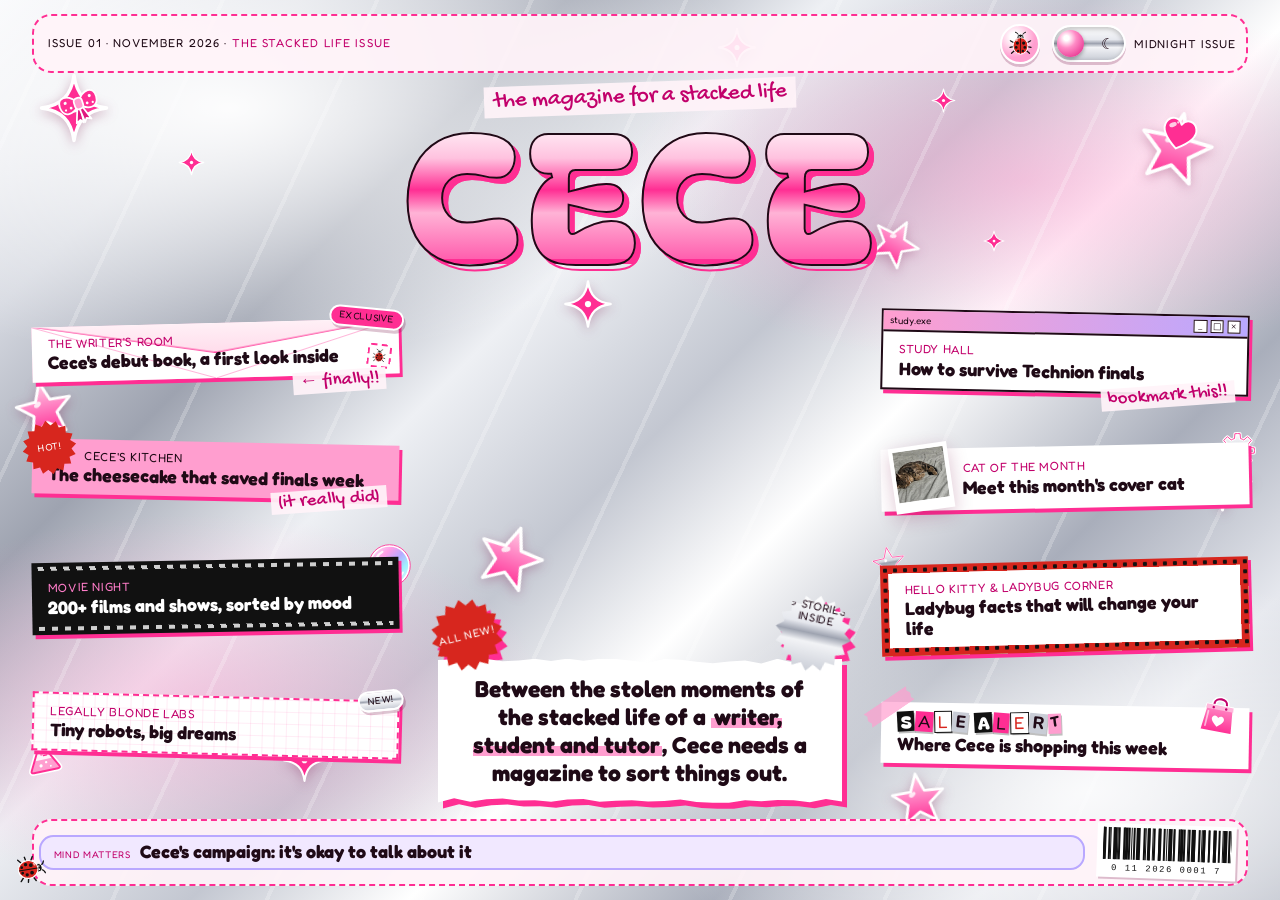
==== commit 16ddf83e: "Study Hall summaries, Setna Sarah fact, envelope and shopping bag - Study Hall: 8 AI-assisted study " ====
--- a/index.html
+++ b/index.html
@@ -116,10 +116,19 @@
 
       <ul class="cover-lines cover-lines--left">
         <li>
-          <a class="cover-line cover-line--writing taped" href="writing.html">
+          <!-- The Writer's Room is an ENVELOPE: hover (or keyboard focus) opens
+               the flap and a letter slides out (cover.css, "envelope").
+               The three envelope parts are decoration (aria-hidden); the
+               link text is still "Exclusive · The Writer's Room · ..." -->
+          <a class="cover-line cover-line--writing envelope" href="writing.html">
+            <span class="envelope__letter" aria-hidden="true">a first look inside ♡</span>
+            <span class="envelope__pocket" aria-hidden="true"></span>
+            <span class="envelope__flap" aria-hidden="true"></span>
             <span class="sticker">Exclusive</span>
-            <span class="kicker">The Writer's Room</span>
-            <span class="cover-line__headline">Cece's debut book, a first look inside</span>
+            <span class="envelope__text">
+              <span class="kicker">The Writer's Room</span>
+              <span class="cover-line__headline">Cece's debut book, a first look inside</span>
+            </span>
           </a>
           <span class="margin-note" aria-hidden="true">← finally!!</span>
         </li>
@@ -193,8 +202,9 @@
         </li>
 
         <li>
-          <img class="doodle doodle--phone" src="images/decor/flip-phone.svg" alt="">
           <a class="cover-line cover-line--sales taped" href="sales.html">
+            <!-- Shopping bag icon on the box's corner (alt="": decoration) -->
+            <img class="cover-line__icon" src="images/decor/shopping-bag.svg" alt="">
             <!-- Screen readers read "Sale alert:" instead of spelling out the
                  ransom letters one by one (those are aria-hidden). -->
             <span class="sr-only">Sale alert:</span>
--- a/css/cover.css
+++ b/css/cover.css
@@ -443,16 +443,164 @@
   --tape-tilt: -35deg;
 }
 
-/* ---- The Writer's Room: taped box + EXCLUSIVE sticker ---- */
+/* ---- The Writer's Room: an ENVELOPE that opens ----
+   Layers, from the back to the front:
+     1. the <a> itself    = the inside of the envelope (darker pink)
+     2. .envelope__letter = a white letter, hidden inside
+     3. .envelope__pocket = the front of the envelope, covers the letter
+     4. .envelope__flap   = the triangle flap on top
+     5. .envelope__text   = the kicker and headline, always readable
+   Hover or keyboard focus: the flap flips up and the letter slides out
+   of the top. Phones can't hover, so it also opens once by itself a
+   moment after the cover loads (switched off for reduced motion). */
 .cover-line--writing {
   --tilt: -1.5deg;
+  /* envelope colours: pale enough that the pink kicker stays readable on
+     the flap (4.8:1); darker plum versions at midnight */
+  --envelope-inside: #FFB3D6;
+  --flap-top: #FFF0F6;
+  --flap-bottom: #FFDCEB;
+  background: var(--envelope-inside);
+}
+
+[data-theme="dark"] .cover-line--writing {
+  --envelope-inside: #12060F;
+  --flap-top: #3A1A42;
+  --flap-bottom: #4A2050;
+}
+
+.envelope__letter,
+.envelope__pocket,
+.envelope__flap {
+  position: absolute;
+  pointer-events: none;
+}
+
+/* 2. The letter: lined white paper with a handwritten line */
+.envelope__letter {
+  left: 12%;
+  right: 12%;
+  top: 0.3rem;
+  z-index: 1;
+  height: 2.6rem;
+  padding: 0.25rem 0.6rem;
+  font-family: var(--font-hand);
+  font-size: 1rem;
+  line-height: 1.6;
+  text-align: center;
+  color: #C2006B;
+  background:
+    repeating-linear-gradient(transparent 0 0.95rem, rgba(194, 0, 107, 0.15) 0.95rem calc(0.95rem + 1px)),
+    #FFFFFF;
+  box-shadow: 0 2px 6px rgba(122, 20, 72, 0.25);
+  transition: translate 0.45s cubic-bezier(0.3, 1.3, 0.6, 1) 0.15s;
+}
+
+/* 3. The front of the envelope (covers the letter while it's closed) */
+.envelope__pocket {
+  inset: 0;
+  z-index: 2;
+  /* the paper, plus the two diagonal "V" folds of an envelope's front:
+     each gradient draws one thin line from a bottom corner to the middle */
+  background:
+    linear-gradient(to top right, transparent calc(50% - 1px), rgba(255, 46, 147, 0.35) 50%, transparent calc(50% + 1px)) left bottom / 50% 100% no-repeat,
+    linear-gradient(to top left, transparent calc(50% - 1px), rgba(255, 46, 147, 0.35) 50%, transparent calc(50% + 1px)) right bottom / 50% 100% no-repeat,
+    var(--paper);
+}
+
+/* 4. The flap: a triangle along the top edge. It flips up from its top
+      edge (transform-origin: top). */
+.envelope__flap {
+  left: 0;
+  right: 0;
+  top: 0;
+  z-index: 3;
+  height: 55%;
+  /* two pink lines along the flap's slanted edges (one per half), on top
+     of the flap colour. A "to bottom left" gradient's middle runs exactly
+     corner to corner, which here is the flap's edge. */
+  background:
+    linear-gradient(to bottom left, transparent calc(50% - 2px), rgba(255, 46, 147, 0.7) 50%, transparent calc(50% + 2px)) left top / 50.5% 100% no-repeat,
+    linear-gradient(to bottom right, transparent calc(50% - 2px), rgba(255, 46, 147, 0.7) 50%, transparent calc(50% + 2px)) right top / 50.5% 100% no-repeat,
+    linear-gradient(180deg, var(--flap-top), var(--flap-bottom));
+  clip-path: polygon(0 0, 100% 0, 50% 100%);
+  transform-origin: top;
+  transition: transform 0.35s ease, z-index 0s 0s;
+}
+
+/* A ladybug "stamp" in the corner of the envelope */
+.envelope__pocket::after {
+  content: "";
+  position: absolute;
+  right: 0.5rem;
+  bottom: 0.4rem;
+  width: 1.5rem;
+  height: 1.5rem;
+  background: url("../images/decor/ladybug.svg") center / 70% no-repeat, #FFFFFF;
+  border: 2px dashed #FF2E93;
+  border-radius: 3px;
+  rotate: 8deg;
+}
+
+/* 5. The words sit above every layer */
+.envelope__text {
+  position: relative;
+  z-index: 4;
+  display: block;
+  padding-right: 1.6rem;             /* room for the stamp */
 }
 
 .cover-line--writing .sticker {
   position: absolute;
   top: -0.75rem;
   right: -0.3rem;
+  z-index: 5;                        /* above the flap and the letter */
   --sticker-tilt: 7deg;
+}
+
+/* OPEN: flap flips up (and drops behind the letter once it's up),
+   then the letter slides up out of the envelope. */
+.envelope:hover .envelope__flap,
+.envelope:focus-visible .envelope__flap {
+  transform: scaleY(-1);
+  z-index: 0;
+  transition: transform 0.35s ease, z-index 0s 0.2s;
+}
+
+.envelope:hover .envelope__letter,
+.envelope:focus-visible .envelope__letter {
+  translate: 0 -2.4rem;
+}
+
+/* Phones (no hover): open once by itself, then close again */
+@media (hover: none) {
+  .envelope__flap {
+    animation: envelope-flap 2.8s ease 1.4s 1;
+  }
+
+  .envelope__letter {
+    animation: envelope-letter 2.8s ease 1.4s 1;
+  }
+}
+
+@keyframes envelope-flap {
+  0%, 100% { transform: none; z-index: 3; }
+  15%, 85% { transform: scaleY(-1); z-index: 0; }
+}
+
+@keyframes envelope-letter {
+  0%, 15%, 100% { translate: 0 0; }
+  30%, 75%      { translate: 0 -2.4rem; }
+}
+
+/* Shopping bag icon on the Sale Alert box's corner */
+.cover-line__icon {
+  position: absolute;
+  top: -1rem;
+  right: 0.5rem;
+  z-index: 2;
+  width: clamp(1.8rem, 5vh, 2.8rem);
+  rotate: 10deg;
 }
 
 /* ---- Cece's Kitchen: bubblegum box + HOT! starburst ---- */
@@ -759,7 +907,6 @@
 .doodle--beaker { bottom: -1.2rem; left: -0.6rem;  --doodle-size: clamp(1.8rem, 4.5vh, 2.8rem); --doodle-tilt: -12deg; }
 .doodle--gear   { top: -1rem;      right: -0.6rem; --doodle-size: clamp(1.8rem, 4.5vh, 2.6rem); }
 .doodle--star   { top: -1rem;      left: -0.6rem;  --doodle-size: clamp(1.6rem, 4vh, 2.4rem); --doodle-tilt: -10deg; }
-.doodle--phone  { bottom: -1.1rem; right: -0.7rem; --doodle-size: clamp(1.8rem, 4.5vh, 3rem); --doodle-tilt: -14deg; }
 
 
 /* =================================================================
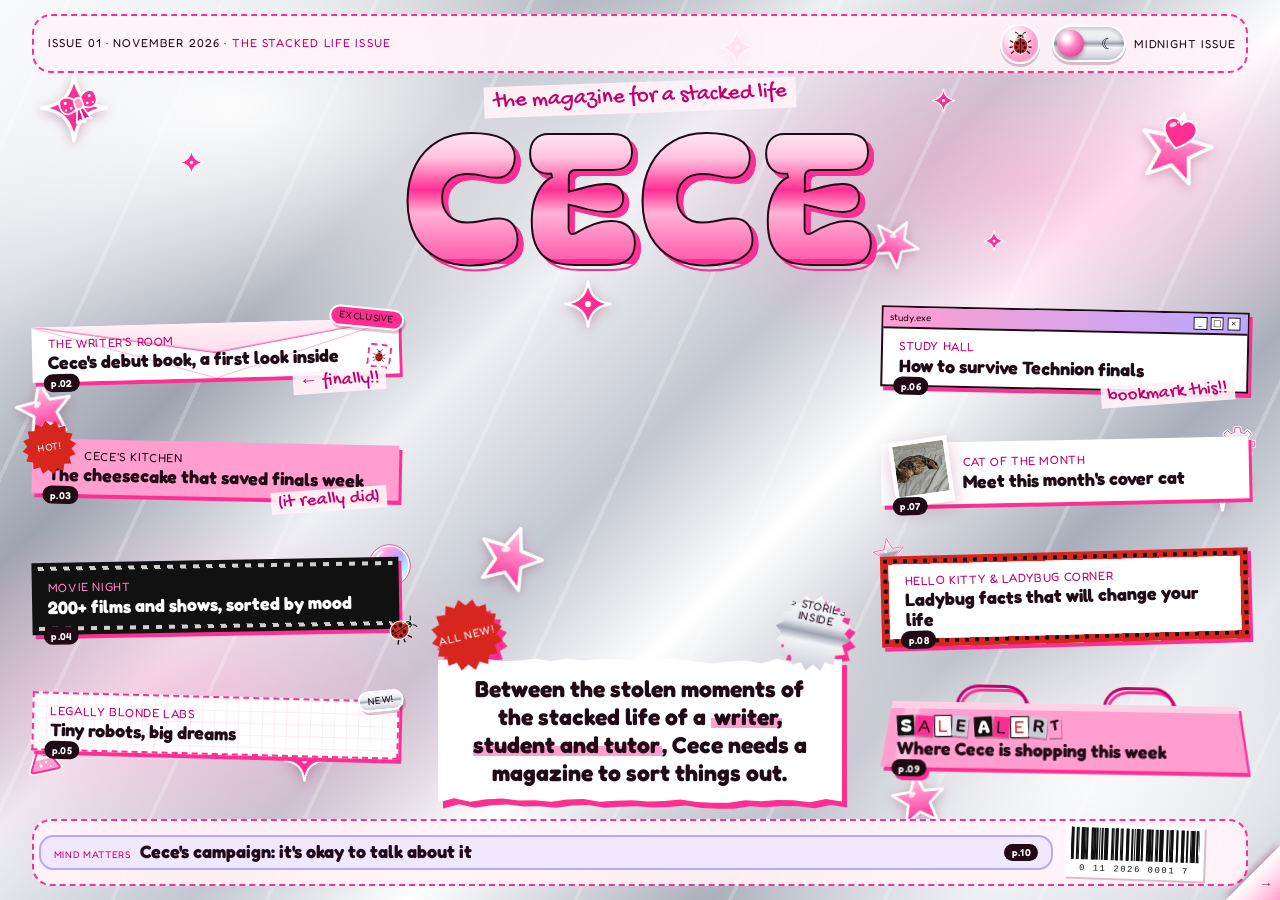
==== commit 2ea15151: "Page flipping, shopping bag, stores, saraharaide.com content, TayTay - Flip through the magazine: pa" ====
--- a/index.html
+++ b/index.html
@@ -128,7 +128,7 @@
             <span class="envelope__text">
               <span class="kicker">The Writer's Room</span>
               <span class="cover-line__headline">Cece's debut book, a first look inside</span>
-            </span>
+            </span>  <span class="page-num"><span class="sr-only">page </span><span aria-hidden="true">p.</span>02</span>
           </a>
           <span class="margin-note" aria-hidden="true">← finally!!</span>
         </li>
@@ -137,7 +137,7 @@
           <a class="cover-line cover-line--kitchen" href="kitchen.html">
             <span class="sticker sticker--burst sticker--red">Hot!</span>
             <span class="kicker">Cece's Kitchen</span>
-            <span class="cover-line__headline">The cheesecake that saved finals week</span>
+            <span class="cover-line__headline">The cheesecake that saved finals week</span>  <span class="page-num"><span class="sr-only">page </span><span aria-hidden="true">p.</span>03</span>
           </a>
           <span class="margin-note" aria-hidden="true">(it really did)</span>
         </li>
@@ -146,7 +146,7 @@
           <img class="doodle doodle--cd spin" src="images/decor/cd.svg" alt="">
           <a class="cover-line cover-line--cinema" href="cinema.html">
             <span class="kicker">Movie Night</span>
-            <span class="cover-line__headline">200+ films and shows, sorted by mood</span>
+            <span class="cover-line__headline">200+ films and shows, sorted by mood</span>  <span class="page-num"><span class="sr-only">page </span><span aria-hidden="true">p.</span>04</span>
           </a>
         </li>
 
@@ -155,7 +155,7 @@
           <a class="cover-line cover-line--lab" href="lab.html">
             <span class="sticker sticker--chrome">New!</span>
             <span class="kicker">Legally Blonde Labs</span>
-            <span class="cover-line__headline">Tiny robots, big dreams</span>
+            <span class="cover-line__headline">Tiny robots, big dreams</span>  <span class="page-num"><span class="sr-only">page </span><span aria-hidden="true">p.</span>05</span>
           </a>
         </li>
       </ul>
@@ -171,7 +171,7 @@
             <span class="pixel-window__body">
               <span class="kicker">Study Hall</span>
               <span class="cover-line__headline">How to survive Technion finals</span>
-            </span>
+            </span>  <span class="page-num"><span class="sr-only">page </span><span aria-hidden="true">p.</span>06</span>
           </a>
           <span class="margin-note" aria-hidden="true">bookmark this!!</span>
         </li>
@@ -189,7 +189,7 @@
             <span class="cover-line__text">
               <span class="kicker">Cat of the Month</span>
               <span class="cover-line__headline">Meet this month's cover cat</span>
-            </span>
+            </span>  <span class="page-num"><span class="sr-only">page </span><span aria-hidden="true">p.</span>07</span>
           </a>
         </li>
 
@@ -197,22 +197,26 @@
           <img class="doodle doodle--star" src="images/decor/star.svg" alt="">
           <a class="cover-line cover-line--kitty" href="kitty.html">
             <span class="kicker">Hello Kitty &amp; Ladybug Corner</span>
-            <span class="cover-line__headline">Ladybug facts that will change your life</span>
-          </a>
-        </li>
-
-        <li>
-          <a class="cover-line cover-line--sales taped" href="sales.html">
-            <!-- Shopping bag icon on the box's corner (alt="": decoration) -->
-            <img class="cover-line__icon" src="images/decor/shopping-bag.svg" alt="">
-            <!-- Screen readers read "Sale alert:" instead of spelling out the
-                 ransom letters one by one (those are aria-hidden). -->
-            <span class="sr-only">Sale alert:</span>
-            <span class="ransom" aria-hidden="true">
-              <span class="ransom__word"><span>S</span><span>A</span><span>L</span><span>E</span></span>
-              <span class="ransom__word"><span>A</span><span>L</span><span>E</span><span>R</span><span>T</span></span>
-            </span>
-            <span class="cover-line__headline">Where Cece is shopping this week</span>
+            <span class="cover-line__headline">Ladybug facts that will change your life</span>  <span class="page-num"><span class="sr-only">page </span><span aria-hidden="true">p.</span>08</span>
+          </a>
+        </li>
+
+        <li>
+          <!-- Sale Alert IS a shopping bag: the bag shape and its handles are
+               decoration (aria-hidden); the words are printed on the bag. -->
+          <a class="cover-line cover-line--sales bag" href="sales.html">
+            <span class="bag__handles" aria-hidden="true"></span>
+            <span class="bag__body" aria-hidden="true"></span>
+            <span class="bag__text">
+              <!-- Screen readers read "Sale alert:" instead of spelling out the
+                   ransom letters one by one (those are aria-hidden). -->
+              <span class="sr-only">Sale alert:</span>
+              <span class="ransom" aria-hidden="true">
+                <span class="ransom__word"><span>S</span><span>A</span><span>L</span><span>E</span></span>
+                <span class="ransom__word"><span>A</span><span>L</span><span>E</span><span>R</span><span>T</span></span>
+              </span>
+              <span class="cover-line__headline">Where Cece is shopping this week</span>
+            </span>  <span class="page-num"><span class="sr-only">page </span><span aria-hidden="true">p.</span>09</span>
           </a>
         </li>
       </ul>
@@ -227,8 +231,8 @@
     <div class="cover__bottom">
       <a class="cover-banner" href="mind.html">
         <span class="kicker">Mind Matters</span>
-        <span class="cover-banner__headline">Cece's campaign: it's okay to talk about it</span>
-      </a>
+        <span class="cover-banner__headline">Cece's campaign: it's okay to talk about it</span>  <span class="page-num page-num--inline"><span class="sr-only">page </span><span aria-hidden="true">p.</span>10</span>
+          </a>
 
       <div class="barcode" role="img" aria-label="Barcode for Issue 01">
         <span class="barcode__bars"></span>
@@ -236,6 +240,11 @@
       </div>
     </div>
 
+    <!-- Folded page corner: click it (or press the → arrow key) to open
+         the magazine at page 2. The cover lines do the same for screen
+         readers and keyboards, so this one is hidden from them. -->
+    <a class="page-corner page-corner--next" href="writing.html" rel="next" title="Turn the page" aria-hidden="true" tabindex="-1"></a>
+
   </main>
 </body>
 </html>
--- a/css/style.css
+++ b/css/style.css
@@ -18,6 +18,7 @@
      7. Buttons: bubble button, dark-mode switch, ladybug button
      8. The wandering ladybug
      9. Reduced motion
+    10. Flipping pages: folded page corners + page-turn animation
    ================================================================= */
 
 
@@ -714,3 +715,93 @@
     display: none !important;
   }
 }
+
+
+/* =================================================================
+   10. FLIPPING PAGES
+   ================================================================= */
+
+/* ---- Folded page corner ----
+   A square in the bottom corner of the screen, cut to a triangle
+   (clip-path). The gradient makes it look like the corner of the page is
+   folded up: a white crease along the diagonal, pink towards the tip.
+   Hovering lifts it a little more, like peeling the page. */
+.page-corner {
+  position: fixed;
+  bottom: 0;
+  z-index: 40;
+  width: 3.4rem;
+  height: 3.4rem;
+  filter: drop-shadow(-2px -2px 3px rgba(122, 20, 72, 0.35));
+  transition: width 0.25s ease, height 0.25s ease;
+}
+
+.page-corner::before {
+  content: "";
+  position: absolute;
+  inset: 0;
+}
+
+.page-corner--next {
+  right: 0;
+}
+
+.page-corner--next::before {
+  clip-path: polygon(0 100%, 100% 0, 100% 100%);
+  background: linear-gradient(to bottom right, transparent 49%, #FFFFFF 50%, #FFE0EE 70%, #FF9ECF 100%);
+}
+
+.page-corner--prev {
+  left: 0;
+}
+
+.page-corner--prev::before {
+  clip-path: polygon(0 0, 100% 100%, 0 100%);
+  background: linear-gradient(to bottom left, transparent 49%, #FFFFFF 50%, #FFE0EE 70%, #FF9ECF 100%);
+}
+
+/* a tiny arrow in the tip of each corner */
+.page-corner::after {
+  position: absolute;
+  bottom: 0.35rem;
+  font-family: var(--font-label);
+  font-size: 0.85rem;
+  font-weight: 700;
+  color: #C2006B;
+}
+
+.page-corner--next::after { content: "→"; right: 0.45rem; }
+.page-corner--prev::after { content: "←"; left: 0.45rem; }
+
+.page-corner:hover {
+  width: 4.4rem;
+  height: 4.4rem;
+}
+
+/* ---- Page-turn animation between pages ----
+   "View transitions" let the browser animate from one page to the next:
+   the old page turns away like a magazine page, the new one settles in.
+   Browsers that don't know this simply open the next page as usual, and
+   it's skipped entirely for people who prefer reduced motion. */
+@media (prefers-reduced-motion: no-preference) {
+  @view-transition {
+    navigation: auto;
+  }
+
+  ::view-transition-old(root) {
+    transform-origin: left center;
+    animation: page-turn-out 0.5s ease-in both;
+  }
+
+  ::view-transition-new(root) {
+    animation: page-turn-in 0.5s ease-out both;
+  }
+}
+
+@keyframes page-turn-out {
+  to { transform: perspective(2000px) rotateY(-80deg); opacity: 0; }
+}
+
+@keyframes page-turn-in {
+  from { transform: perspective(2000px) rotateY(12deg) translateX(3%); opacity: 0; }
+}
--- a/css/cover.css
+++ b/css/cover.css
@@ -419,6 +419,37 @@
 
 /* Handwritten notes: only on laptops, where there's room (section 12). */
 .margin-note {
+  display: none;
+}
+
+/* Page number tag ("p.02") hanging off the bottom-left of each box,
+   like the page numbers on a real magazine cover */
+.page-num {
+  position: absolute;
+  left: 0.7rem;
+  bottom: -0.6rem;
+  z-index: 6;
+  padding: 0.05rem 0.45rem;
+  font-family: var(--font-label);
+  font-size: clamp(0.55rem, 0.4rem + 0.4vh, 0.72rem);
+  font-weight: 600;
+  letter-spacing: 0.04em;
+  color: var(--paper);
+  background: var(--text);
+  border-radius: 999px;
+}
+
+/* In the Mind Matters banner: on phones it hangs off the corner like the
+   others (so it never needs a line of its own); from tablets up it sits
+   at the end of the line (section 11). */
+.cover-banner {
+  position: relative;
+}
+
+/* The cover's folded corner (the "open the magazine" corner) only shows
+   from tablets up: phones have no arrow keys, and people tap the cover
+   lines anyway. */
+.cover > .page-corner {
   display: none;
 }
 
@@ -550,6 +581,21 @@
   padding-right: 1.6rem;             /* room for the stamp */
 }
 
+/* Phones: a smaller stamp and less room for it, so the headline keeps
+   to two lines and the cover still fits on one screen */
+@media (max-width: 599px) {
+  .envelope__text {
+    padding-right: 0.9rem;
+  }
+
+  .envelope__pocket::after {
+    right: 0.3rem;
+    bottom: 0.3rem;
+    width: 1.1rem;
+    height: 1.1rem;
+  }
+}
+
 .cover-line--writing .sticker {
   position: absolute;
   top: -0.75rem;
@@ -593,15 +639,6 @@
   30%, 75%      { translate: 0 -2.4rem; }
 }
 
-/* Shopping bag icon on the Sale Alert box's corner */
-.cover-line__icon {
-  position: absolute;
-  top: -1rem;
-  right: 0.5rem;
-  z-index: 2;
-  width: clamp(1.8rem, 5vh, 2.8rem);
-  rotate: 10deg;
-}
 
 /* ---- Cece's Kitchen: bubblegum box + HOT! starburst ---- */
 .cover-line--kitchen {
@@ -740,9 +777,81 @@
     linear-gradient(var(--red), var(--red)) border-box;
 }
 
-/* ---- Sale Alert: ransom-note letters ---- */
+/* ---- Sale Alert: the box IS a shopping bag ----
+   Layers: .bag__handles (two arcs above the top edge), .bag__body (the
+   bag: slightly wider at the bottom, pink, with a folded-over top band
+   and a streak of shine), and .bag__text on top. The whole link gets a
+   drop-shadow FILTER instead of a box-shadow, because a filter shadow
+   follows the bag's real shape, handles included. */
 .cover-line--sales {
   --tilt: 1deg;
+  --bag-colour: var(--bubblegum);   /* readable: dark text 9.9:1, midnight 6.7:1 */
+  --bag-band: #FFD1E6;
+  --bag-handle: #C2006B;
+  --handle-height: clamp(0.8rem, 2vh, 1.15rem);
+  margin-top: calc(var(--handle-height) - 0.45rem);  /* room for the handles (they may overlap the gap a little) */
+  padding-top: clamp(0.65rem, 1.5vh, 1rem);          /* clear the folded band */
+  background: transparent;
+  box-shadow: none;
+  filter: drop-shadow(3px 4px 0 var(--hot-pink));
+}
+
+[data-theme="dark"] .cover-line--sales {
+  --bag-band: #A8408A;
+  --bag-handle: #FF7DC9;
+}
+
+.cover-line--sales:hover,
+.cover-line--sales:focus-visible {
+  box-shadow: none;
+  filter: drop-shadow(5px 7px 0 var(--hot-pink));
+}
+
+.bag__body,
+.bag__handles {
+  position: absolute;
+  pointer-events: none;
+}
+
+.bag__body {
+  inset: 0;
+  z-index: 0;
+  clip-path: polygon(3% 0, 97% 0, 100% 100%, 0 100%);   /* wider at the bottom */
+  background:
+    linear-gradient(var(--bag-band) 0 0.45rem, transparent 0.45rem),               /* folded top */
+    linear-gradient(100deg, transparent 6%, rgba(255, 255, 255, 0.35) 7% 10%, transparent 11%), /* shine */
+    var(--bag-colour);
+}
+
+/* Two handles: each is a box with only its top and sides drawn, and
+   very round top corners, which makes an arch. */
+.bag__handles {
+  top: calc(-1 * var(--handle-height));
+  left: 0;
+  right: 0;
+  z-index: 0;
+  height: calc(var(--handle-height) + 0.3rem);
+}
+
+.bag__handles::before,
+.bag__handles::after {
+  content: "";
+  position: absolute;
+  top: 0;
+  bottom: 0;
+  width: 20%;
+  border: 3px solid var(--bag-handle);
+  border-bottom: 0;
+  border-radius: 999px 999px 0 0;
+}
+
+.bag__handles::before { left: 20%; }
+.bag__handles::after  { right: 20%; }
+
+.bag__text {
+  position: relative;
+  z-index: 1;
+  display: block;
 }
 
 .ransom {
@@ -918,6 +1027,22 @@
     display: block;
   }
 
+  /* the folded corner, and room for it next to the barcode */
+  .cover > .page-corner {
+    display: block;
+  }
+
+  /* Mind Matters page number: at the end of the banner's line */
+  .page-num--inline {
+    position: static;
+    align-self: center;
+    margin-left: auto;
+  }
+
+  .barcode {
+    margin-right: 2rem;
+  }
+
   /* The cat box gets its mini polaroid back: photo | text */
   .cover-line--cats {
     display: grid;
@@ -1007,7 +1132,7 @@
    13. VERY SHORT SCREENS (small phones, or phones turned sideways)
    Drop the tagline and shrink the masthead so the cover still fits.
    ================================================================= */
-@media (max-height: 620px) and (max-width: 959px) {
+@media (max-height: 660px) and (max-width: 959px) {
   .cover {
     --cover-gap: 0.2rem;
   }
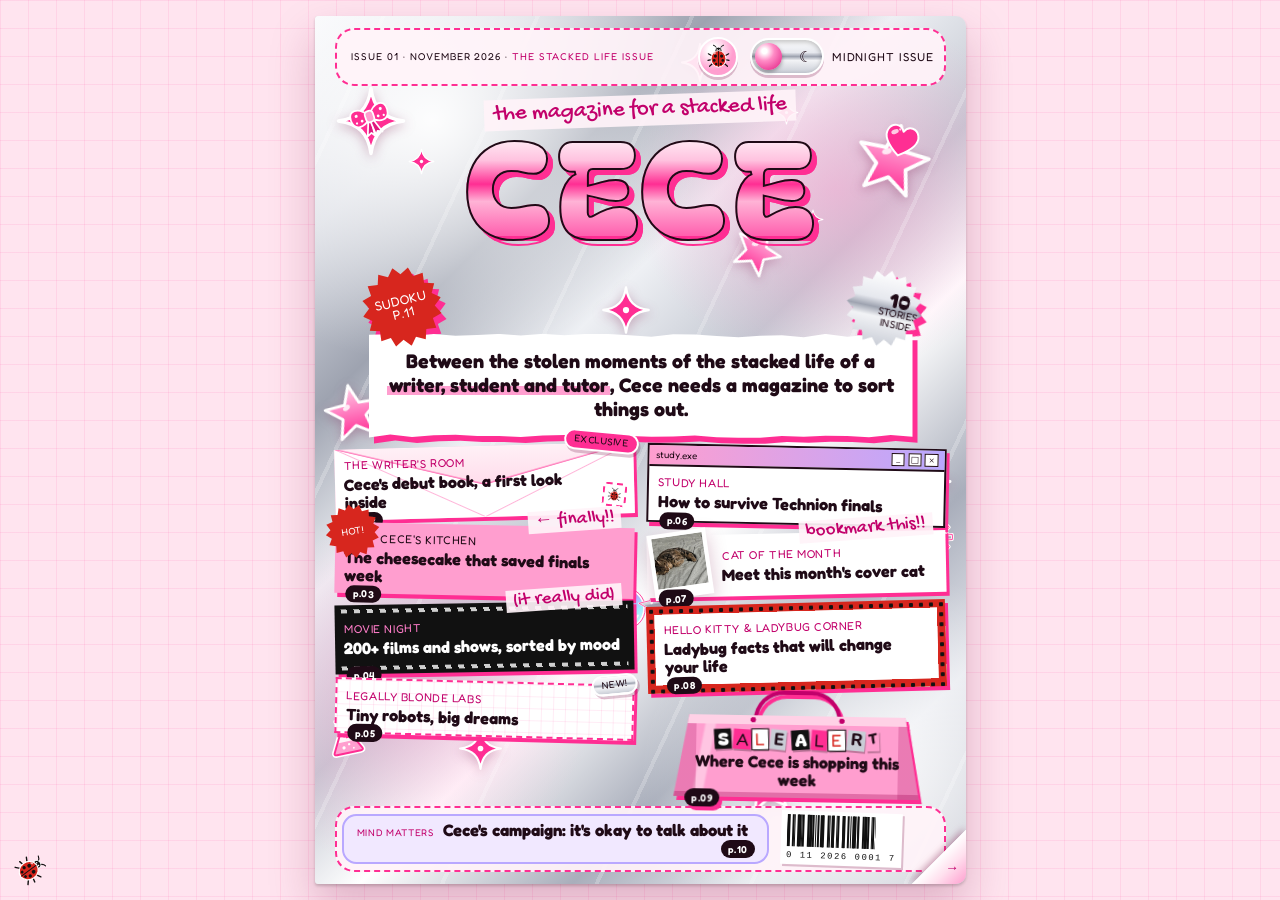
==== commit ce7e4bd9: "Magazine pages, Sudoku puzzle page, video previews, Drive notes - Portrait magazine cover on laptops" ====
--- a/index.html
+++ b/index.html
@@ -99,13 +99,20 @@
          MAIN HEADLINE: torn paper laid over the photo
          ========================================================= -->
     <div class="headline-wrap drop-shadow">
-      <span class="sticker sticker--burst sticker--red headline-burst headline-burst--top" aria-hidden="true">All new!</span>
+      <!-- The red starburst is the cover line for the puzzle page (p.11).
+           The <a> places it; the <span> inside has the star shape. -->
+      <a class="headline-burst headline-burst--top" href="sudoku.html">
+        <span class="sticker sticker--burst sticker--red">
+          <span>Sudoku</span>
+          <span><span class="sr-only">, page </span><span aria-hidden="true">p.</span>11</span>
+        </span>
+      </a>
       <h2 class="main-headline torn-paper">
         Between the stolen moments of the stacked life of a
         <mark>writer, student and tutor</mark>,
         Cece needs a magazine to sort things out.
       </h2>
-      <span class="sticker sticker--burst sticker--chrome headline-burst headline-burst--bottom" aria-hidden="true">9 stories inside</span>
+      <span class="sticker sticker--burst sticker--chrome headline-burst headline-burst--bottom" aria-hidden="true"><span class="burst-big">10</span><span>stories</span><span>inside</span></span>
     </div>
 
     <!-- =========================================================
--- a/css/cover.css
+++ b/css/cover.css
@@ -32,8 +32,8 @@
      8. Cover stories: each one's own look
      9. Bottom strip: Mind Matters banner + barcode
     10. Doodle positions
-    11. Tablets (600px+)
-    12. Laptops (960px+)
+    11. Wider covers (600px+)
+    12. Laptops: the cover as a printed magazine
     13. Very short screens
    ================================================================= */
 
@@ -58,6 +58,10 @@
 .cover {
   position: relative;
   isolation: isolate;          /* keeps the background's layer inside the cover */
+  /* A "container": the parts inside can size themselves to the COVER's
+     width (cqw units, @container rules) instead of the screen's. On a
+     phone that's the same thing; on a laptop the cover is a magazine page. */
+  container: cover / inline-size;
 
   /* Exactly one screen tall. "dvh" = the height you can actually see on a
      phone (without the browser's address bar). The vh line is a backup for
@@ -74,7 +78,7 @@
   grid-template-columns: minmax(0, 1fr);
   grid-template-rows: auto auto 1fr auto auto;
   gap: var(--cover-gap);
-  padding: clamp(0.45rem, 1.3vh, 1rem) clamp(0.6rem, 2vw, 1.25rem);
+  padding: clamp(0.45rem, 1.3vh, 1rem) clamp(0.6rem, 2cqw, 1.25rem);
 
   overflow: clip;              /* decorations that poke out get trimmed at the screen edge */
 }
@@ -183,7 +187,7 @@
 .issue-line {
   margin: 0;
   font-family: var(--font-label);
-  font-size: clamp(0.55rem, 0.45rem + 0.45vw, 0.72rem);
+  font-size: clamp(0.55rem, 0.45rem + 0.45cqw, 0.72rem);
   line-height: 1.5;
   letter-spacing: 0.1em;
   text-transform: uppercase;
@@ -229,9 +233,9 @@
   margin: 0;
   font-family: var(--font-masthead);
   font-weight: normal;
-  /* min(24vw, 20vh) = whichever is SMALLER: a quarter of the width or a
-     fifth of the height. So it fits a tall phone AND a wide, short laptop. */
-  font-size: clamp(3.4rem, min(22vw, 20vh), 13rem);
+  /* min(22cqw, 20vh) = whichever is SMALLER: about a fifth of the cover's
+     width or a fifth of the screen's height, so it always fits. */
+  font-size: clamp(3.4rem, min(22cqw, 20vh), 13rem);
   line-height: 0.8;
   letter-spacing: 0.03em;
 }
@@ -279,11 +283,11 @@
 
 .main-headline {
   margin: 0;
-  padding: clamp(0.7rem, 1.8vh, 1.6rem) clamp(1rem, 3vw, 1.6rem);
+  padding: clamp(0.7rem, 1.8vh, 1.6rem) clamp(1rem, 3cqw, 1.6rem);
   font-family: var(--font-headline);
   font-weight: 700;
   /* grows with the screen's height AND width */
-  font-size: clamp(0.9rem, 0.25rem + 1.4vh + 0.5vw, 1.5rem);
+  font-size: clamp(0.9rem, 0.25rem + 1.4vh + 0.5cqw, 1.5rem);
   line-height: 1.22;
   text-align: center;
   color: var(--text);
@@ -303,14 +307,54 @@
   position: absolute;
   z-index: 1;
   top: calc(0.8rem - var(--burst-size));
-  padding: 0.3rem;
-  font-size: clamp(0.55rem, 0.35rem + 0.6vh, 0.72rem);
-}
-
+}
+
+/* The words inside a starburst. The star is a square with its edges cut
+   in, so the safe area is a circle in the middle, widest across the
+   centre. So: the lines are grouped in the centre (align-content), the
+   longest word goes on the middle line, and the letters are sized FROM
+   THE STAR'S SIZE (calc), so they always fit, on any screen. */
+.headline-burst.sticker--burst,
+.headline-burst .sticker--burst {
+  align-content: center;
+  padding: 0 6%;
+  font-size: calc(var(--burst-size) * 0.135);
+  line-height: 1.05;
+  letter-spacing: 0.02em;
+}
+
+/* the big number in "10 stories inside" */
+.burst-big {
+  font-family: var(--font-masthead);
+  font-size: 1.8em;
+  line-height: 0.95;
+  letter-spacing: 0;
+}
+
+/* The red burst is a link to the Sudoku page */
 .headline-burst--top {
   left: -0.4rem;
-  --burst-size: clamp(3.3rem, 8vh, 4.8rem);
+  --burst-size: clamp(3.6rem, 9vh, 5rem);
   --sticker-tilt: -14deg;
+  text-decoration: none;
+}
+
+/* only two short lines, so they can be bigger */
+.headline-burst--top .sticker--burst {
+  font-size: calc(var(--burst-size) * 0.16);
+  transition: scale 0.2s ease;
+}
+
+.headline-burst--top:hover .sticker--burst {
+  scale: 1.08;
+}
+
+/* clip-path would cut off a focus ring drawn on the star itself,
+   so the ring goes on the link around it */
+.headline-burst--top:focus-visible {
+  outline: 3px solid var(--focus);
+  outline-offset: 2px;
+  border-radius: 50%;
 }
 
 .headline-burst--bottom {
@@ -331,7 +375,7 @@
   z-index: 3;
   display: grid;
   grid-template-columns: minmax(0, 1fr) minmax(0, 1fr);
-  column-gap: clamp(0.5rem, 2vw, 1.25rem);
+  column-gap: clamp(0.5rem, 2cqw, 1.25rem);
   /* On laptops this nav is laid OVER the middle of the cover (section 12).
      pointer-events: none lets clicks pass through its empty middle; the
      links themselves switch clicking back on below. */
@@ -356,7 +400,7 @@
 .cover-line {
   position: relative;
   display: block;
-  padding: clamp(0.35rem, 0.95vh, 0.75rem) clamp(0.55rem, 1.5vw, 1rem);
+  padding: clamp(0.35rem, 0.95vh, 0.75rem) clamp(0.55rem, 1.5cqw, 1rem);
   color: var(--text);
   text-decoration: none;
   background: var(--paper);
@@ -379,7 +423,7 @@
 .cover-line .kicker {
   display: block;
   margin-bottom: 0.15rem;
-  font-size: clamp(0.52rem, 0.35rem + 0.5vh + 0.2vw, 0.74rem);
+  font-size: clamp(0.52rem, 0.35rem + 0.5vh + 0.2cqw, 0.74rem);
   line-height: 1.3;
   letter-spacing: 0.05em;
 }
@@ -388,7 +432,7 @@
   display: block;
   font-family: var(--font-headline);
   font-weight: 800;
-  font-size: clamp(0.78rem, 0.3rem + 1.1vh + 0.25vw, 1.35rem);
+  font-size: clamp(0.78rem, 0.3rem + 1.1vh + 0.25cqw, 1.35rem);
   line-height: 1.12;
 }
 
@@ -417,7 +461,7 @@
   scale: 1;
 }
 
-/* Handwritten notes: only on laptops, where there's room (section 12). */
+/* Handwritten notes: only on wider covers, where there's room (section 11). */
 .margin-note {
   display: none;
 }
@@ -583,7 +627,7 @@
 
 /* Phones: a smaller stamp and less room for it, so the headline keeps
    to two lines and the cover still fits on one screen */
-@media (max-width: 599px) {
+@container cover (max-width: 599px) {
   .envelope__text {
     padding-right: 0.9rem;
   }
@@ -740,7 +784,7 @@
 
 .pixel-window__body {
   display: block;
-  padding: clamp(0.35rem, 1vh, 0.7rem) clamp(0.55rem, 1.5vw, 1rem);
+  padding: clamp(0.35rem, 1vh, 0.7rem) clamp(0.55rem, 1.5cqw, 1rem);
 }
 
 /* ---- Cat of the Month: mini polaroid (from tablets up; no room on phones) ---- */
@@ -778,27 +822,44 @@
 }
 
 /* ---- Sale Alert: the box IS a shopping bag ----
-   Layers: .bag__handles (two arcs above the top edge), .bag__body (the
-   bag: slightly wider at the bottom, pink, with a folded-over top band
-   and a streak of shine), and .bag__text on top. The whole link gets a
-   drop-shadow FILTER instead of a box-shadow, because a filter shadow
-   follows the bag's real shape, handles included. */
+   Layers: .bag__handles (two thick arcs above the top edge), .bag__body
+   (the bag: narrower at the top, with a folded-over top band, holes for
+   the handles, darker side folds, a shine streak and a shadow along the
+   bottom), and .bag__text on top, centred like a print on a bag.
+   The whole link gets a drop-shadow FILTER instead of a box-shadow,
+   because a filter shadow follows the bag's real shape, handles included.
+   It stays bright pink with dark text in BOTH modes: a pink shopping bag
+   is a pink shopping bag, even at midnight (dark text on it: 9.9:1). */
 .cover-line--sales {
   --tilt: 1deg;
-  --bag-colour: var(--bubblegum);   /* readable: dark text 9.9:1, midnight 6.7:1 */
+  --bag-colour: #FF9ECF;
   --bag-band: #FFD1E6;
+  --bag-fold: rgba(160, 0, 80, 0.22);    /* the darker side folds */
   --bag-handle: #C2006B;
   --handle-height: clamp(0.8rem, 2vh, 1.15rem);
+  --handle-width: 3px;
   margin-top: calc(var(--handle-height) - 0.45rem);  /* room for the handles (they may overlap the gap a little) */
   padding-top: clamp(0.65rem, 1.5vh, 1rem);          /* clear the folded band */
+  color: #1F0A16;
+  text-align: center;
   background: transparent;
   box-shadow: none;
   filter: drop-shadow(3px 4px 0 var(--hot-pink));
 }
 
 [data-theme="dark"] .cover-line--sales {
-  --bag-band: #A8408A;
-  --bag-handle: #FF7DC9;
+  --bag-colour: #FF8CC6;
+  --bag-band: #FFC2DF;
+  --bag-handle: #FF4FB8;
+}
+
+/* the words printed on the bag are always dark (the bag is always pink) */
+.cover-line--sales .cover-line__headline {
+  color: #1F0A16;
+}
+
+.cover-line--sales .ransom {
+  justify-content: center;
 }
 
 .cover-line--sales:hover,
@@ -816,15 +877,25 @@
 .bag__body {
   inset: 0;
   z-index: 0;
-  clip-path: polygon(3% 0, 97% 0, 100% 100%, 0 100%);   /* wider at the bottom */
+  clip-path: polygon(6% 0, 94% 0, 100% 100%, 0 100%);   /* narrower at the top, like a real bag */
   background:
-    linear-gradient(var(--bag-band) 0 0.45rem, transparent 0.45rem),               /* folded top */
-    linear-gradient(100deg, transparent 6%, rgba(255, 255, 255, 0.35) 7% 10%, transparent 11%), /* shine */
+    /* two holes in the folded band, where the handle goes in */
+    radial-gradient(circle at 32% 0.28rem, var(--bag-handle) 0 2.5px, transparent 3px),
+    radial-gradient(circle at 68% 0.28rem, var(--bag-handle) 0 2.5px, transparent 3px),
+    /* folded-over top band */
+    linear-gradient(var(--bag-band) 0 0.55rem, transparent 0.55rem),
+    /* shadow along the bottom edge */
+    linear-gradient(transparent calc(100% - 5px), rgba(160, 0, 80, 0.3) calc(100% - 5px)),
+    /* darker side folds (the "gussets" that let a bag open) */
+    linear-gradient(90deg, var(--bag-fold) 0 9%, transparent 9% 91%, var(--bag-fold) 91%),
+    /* shine streak */
+    linear-gradient(100deg, transparent 12%, rgba(255, 255, 255, 0.4) 13% 16%, transparent 17%),
     var(--bag-colour);
 }
 
-/* Two handles: each is a box with only its top and sides drawn, and
-   very round top corners, which makes an arch. */
+/* One handle in the middle: a box with only its top and sides drawn,
+   and very round top corners, which makes an arch. It runs from 32% to
+   68% of the bag's width, exactly over the two holes. */
 .bag__handles {
   top: calc(-1 * var(--handle-height));
   left: 0;
@@ -833,20 +904,17 @@
   height: calc(var(--handle-height) + 0.3rem);
 }
 
-.bag__handles::before,
-.bag__handles::after {
+.bag__handles::before {
   content: "";
   position: absolute;
   top: 0;
   bottom: 0;
-  width: 20%;
-  border: 3px solid var(--bag-handle);
+  left: 32%;
+  right: 32%;
+  border: var(--handle-width) solid var(--bag-handle);
   border-bottom: 0;
   border-radius: 999px 999px 0 0;
 }
-
-.bag__handles::before { left: 20%; }
-.bag__handles::after  { right: 20%; }
 
 .bag__text {
   position: relative;
@@ -953,7 +1021,7 @@
 
 .cover-banner__headline {
   font-family: var(--font-headline);
-  font-size: clamp(0.82rem, 0.4rem + 1vh + 0.2vw, 1.2rem);
+  font-size: clamp(0.82rem, 0.4rem + 1vh + 0.2cqw, 1.2rem);
   font-weight: 700;
   line-height: 1.15;
 }
@@ -978,7 +1046,7 @@
    random barcode bars. */
 .barcode__bars {
   display: block;
-  width: clamp(5rem, 8vw + 2.5rem, 8rem);
+  width: clamp(5rem, 8cqw + 2.5rem, 8rem);
   height: clamp(1.3rem, 3.6vh, 2.4rem);
   background:
     repeating-linear-gradient(90deg, #111111 0 2px, transparent 2px 5px),
@@ -1019,12 +1087,16 @@
 
 
 /* =================================================================
-   11. TABLETS (600px and wider)
-   ================================================================= */
-@media (min-width: 600px) {
-  .headline-burst--bottom,
+   11. WIDER COVERS (600px and wider: tablets, big magazine pages)
+   ================================================================= */
+@container cover (min-width: 600px) {
   .cover-lines .doodle {
     display: block;
+  }
+
+  /* back on, as a grid, so its three lines stack (see .sticker--burst) */
+  .headline-burst--bottom {
+    display: inline-grid;
   }
 
   /* the folded corner, and room for it next to the barcode */
@@ -1037,6 +1109,16 @@
     position: static;
     align-self: center;
     margin-left: auto;
+  }
+
+  /* The shopping bag: narrower than the column, with taller, thicker
+     handles, so it has real bag proportions (phones keep the full width
+     so the cover still fits on one screen) */
+  .cover-line--sales {
+    width: 82%;
+    margin-inline: auto;
+    --handle-height: clamp(1.1rem, 2.8vh, 1.6rem);
+    --handle-width: 4px;
   }
 
   .barcode {
@@ -1055,61 +1137,6 @@
     display: block;
     margin: -0.8rem 0 -0.5rem -0.3rem;   /* pokes out of the box, collage-style */
   }
-}
-
-
-/* =================================================================
-   12. LAPTOPS (960px and wider): the classic magazine cover
-   ┌──────────────────────────────────────┐
-   │ top line                             │  row 1
-   │        C  E  C  E   (masthead)       │  row 2
-   │ stories │  photo shows  │ stories    │  row 3 (takes the free space)
-   │         │   headline    │            │
-   │ Mind Matters banner · barcode        │  row 4
-   └──────────────────────────────────────┘
-   ================================================================= */
-@media (min-width: 960px) {
-  .cover {
-    /* Saved in variables because the stories grid below must use the
-       exact same columns and gap to line up. */
-    --cover-cols: minmax(0, 1fr) minmax(0, 1.1fr) minmax(0, 1fr);
-    --col-gap: clamp(1.25rem, 3vw, 3rem);
-    grid-template-columns: var(--cover-cols);
-    grid-template-rows: auto auto 1fr auto;
-    column-gap: var(--col-gap);
-    padding: clamp(0.6rem, 1.6vh, 1.2rem) clamp(1rem, 2.5vw, 2.5rem);
-  }
-
-  /* These parts stretch across all three columns. */
-  .cover__topline,
-  .masthead,
-  .cover__bottom {
-    grid-column: 1 / -1;
-  }
-
-  /* Headline: middle column, at the bottom of row 3, over the photo. */
-  .headline-wrap {
-    grid-column: 2;
-    grid-row: 3;
-    margin-bottom: 0.5rem;
-  }
-
-  /* The stories nav covers the whole of row 3, like a clear sheet laid
-     over the cover. Its links sit in columns 1 and 3, leaving the middle
-     empty so the photo shows through. */
-  .cover-stories {
-    grid-column: 1 / -1;
-    grid-row: 3;
-    grid-template-columns: var(--cover-cols);
-    column-gap: var(--col-gap);
-  }
-
-  .cover-lines {
-    align-content: space-evenly;   /* spread the boxes over the full height */
-  }
-
-  .cover-lines--left  { grid-column: 1; }
-  .cover-lines--right { grid-column: 3; }
 
   /* Handwritten notes, on little scraps of paper hanging off a box */
   .margin-note {
@@ -1129,10 +1156,52 @@
 
 
 /* =================================================================
-   13. VERY SHORT SCREENS (small phones, or phones turned sideways)
+   12. LAPTOPS (960px and wider): THE COVER AS A PRINTED MAGAZINE
+   The cover becomes a tall magazine page (3 wide x 4 high, like a real
+   issue) lying on the graph-paper "desk", still one screen tall.
+   Inside it uses the same tall layout as phones and tablets, sized to
+   the PAGE's width (cqw units and @container rules above).
+   ================================================================= */
+@media (min-width: 960px) {
+  .cover {
+    height: calc(100vh - 2rem);
+    height: calc(100dvh - 2rem);
+    min-height: 0;
+    /* 3 wide x 4 high like a magazine (width = 0.75 x height), but never
+       narrower than 31rem: on a short laptop screen the page gets a little
+       squarer, so everything still fits on it. */
+    width: max(calc((100vh - 2rem) * 0.75), 31rem);
+    width: max(calc((100dvh - 2rem) * 0.75), 31rem);
+    max-width: calc(100% - 2rem);
+    margin: 1rem auto;
+    border-radius: 3px 10px 10px 3px;
+    box-shadow:
+      inset 7px 0 10px -7px rgba(0, 0, 0, 0.35),   /* the spine, on the left */
+      0 2px 3px rgba(0, 0, 0, 0.18),
+      0 22px 45px var(--shadow);                   /* lying on the desk */
+  }
+
+  /* the folded corner sits on the page's own corner, not the screen's */
+  .cover > .page-corner {
+    position: absolute;
+  }
+}
+
+/* Very short laptop windows: a thinner desk border, so the page is taller */
+@media (min-width: 960px) and (max-height: 560px) {
+  .cover {
+    height: calc(100vh - 1rem);
+    height: calc(100dvh - 1rem);
+    margin: 0.5rem auto;
+  }
+}
+
+
+/* =================================================================
+   13. VERY SHORT SCREENS (small phones, short laptop screens)
    Drop the tagline and shrink the masthead so the cover still fits.
    ================================================================= */
-@media (max-height: 660px) and (max-width: 959px) {
+@media (max-height: 660px) {
   .cover {
     --cover-gap: 0.2rem;
   }
@@ -1142,7 +1211,7 @@
   }
 
   .masthead__title {
-    font-size: clamp(2.6rem, min(18vw, 13vh), 13rem);
+    font-size: clamp(2.6rem, min(18cqw, 13vh), 13rem);
   }
 
   .main-headline {
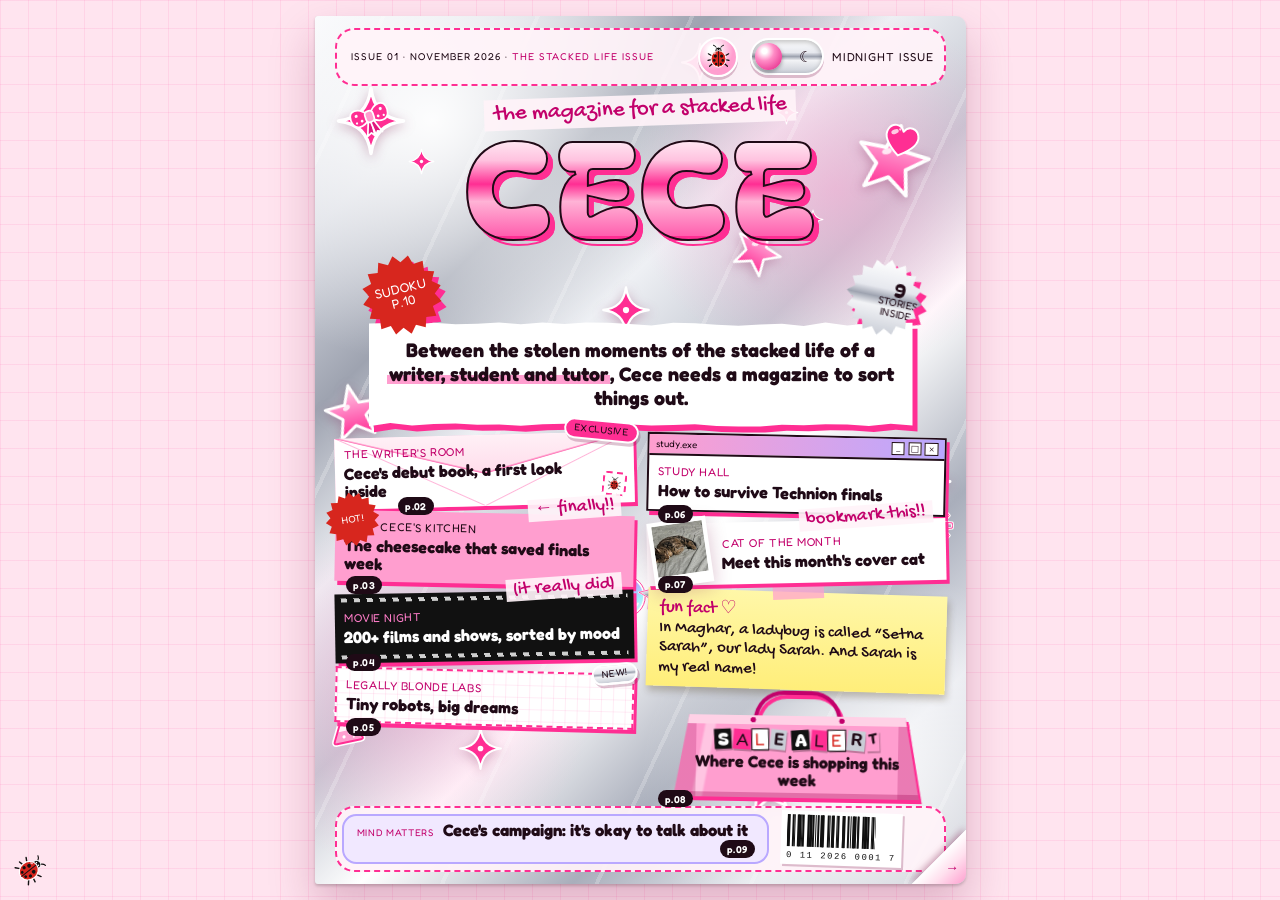
==== commit 0dadd585: "Desktop layout: open-magazine cover, wider pages; ladybug page removed - Wide screens: Contents page" ====
--- a/index.html
+++ b/index.html
@@ -30,6 +30,12 @@
 <body>
   <!-- Hidden until you press Tab: lets keyboard users jump to the stories -->
   <a class="skip-link" href="#cover-stories">Skip to the cover stories</a>
+
+  <!-- On wide desktop screens the magazine lies open: the Contents page on
+       the left and the cover on the right (cover.css, section 14). On
+       phones and tablets only the cover shows. The cover comes first in
+       the HTML, so screen readers meet it first; CSS puts it on the right. -->
+  <div class="open-magazine">
 
   <!-- The whole cover is exactly one screen tall (see cover.css). -->
   <main class="cover">
@@ -99,12 +105,12 @@
          MAIN HEADLINE: torn paper laid over the photo
          ========================================================= -->
     <div class="headline-wrap drop-shadow">
-      <!-- The red starburst is the cover line for the puzzle page (p.11).
+      <!-- The red starburst is the cover line for the puzzle page (p.10).
            The <a> places it; the <span> inside has the star shape. -->
       <a class="headline-burst headline-burst--top" href="sudoku.html">
         <span class="sticker sticker--burst sticker--red">
           <span>Sudoku</span>
-          <span><span class="sr-only">, page </span><span aria-hidden="true">p.</span>11</span>
+          <span><span class="sr-only">, page </span><span aria-hidden="true">p.</span>10</span>
         </span>
       </a>
       <h2 class="main-headline torn-paper">
@@ -112,7 +118,7 @@
         <mark>writer, student and tutor</mark>,
         Cece needs a magazine to sort things out.
       </h2>
-      <span class="sticker sticker--burst sticker--chrome headline-burst headline-burst--bottom" aria-hidden="true"><span class="burst-big">10</span><span>stories</span><span>inside</span></span>
+      <span class="sticker sticker--burst sticker--chrome headline-burst headline-burst--bottom" aria-hidden="true"><span class="burst-big">9</span><span>stories</span><span>inside</span></span>
     </div>
 
     <!-- =========================================================
@@ -135,8 +141,9 @@
             <span class="envelope__text">
               <span class="kicker">The Writer's Room</span>
               <span class="cover-line__headline">Cece's debut book, a first look inside</span>
-            </span>  <span class="page-num"><span class="sr-only">page </span><span aria-hidden="true">p.</span>02</span>
-          </a>
+            </span><span class="sr-only">, page 02</span>
+          </a>
+          <span class="page-num" aria-hidden="true">p.02</span>
           <span class="margin-note" aria-hidden="true">← finally!!</span>
         </li>
 
@@ -144,8 +151,9 @@
           <a class="cover-line cover-line--kitchen" href="kitchen.html">
             <span class="sticker sticker--burst sticker--red">Hot!</span>
             <span class="kicker">Cece's Kitchen</span>
-            <span class="cover-line__headline">The cheesecake that saved finals week</span>  <span class="page-num"><span class="sr-only">page </span><span aria-hidden="true">p.</span>03</span>
-          </a>
+            <span class="cover-line__headline">The cheesecake that saved finals week</span><span class="sr-only">, page 03</span>
+          </a>
+          <span class="page-num" aria-hidden="true">p.03</span>
           <span class="margin-note" aria-hidden="true">(it really did)</span>
         </li>
 
@@ -153,8 +161,9 @@
           <img class="doodle doodle--cd spin" src="images/decor/cd.svg" alt="">
           <a class="cover-line cover-line--cinema" href="cinema.html">
             <span class="kicker">Movie Night</span>
-            <span class="cover-line__headline">200+ films and shows, sorted by mood</span>  <span class="page-num"><span class="sr-only">page </span><span aria-hidden="true">p.</span>04</span>
-          </a>
+            <span class="cover-line__headline">200+ films and shows, sorted by mood</span><span class="sr-only">, page 04</span>
+          </a>
+          <span class="page-num" aria-hidden="true">p.04</span>
         </li>
 
         <li>
@@ -162,8 +171,9 @@
           <a class="cover-line cover-line--lab" href="lab.html">
             <span class="sticker sticker--chrome">New!</span>
             <span class="kicker">Legally Blonde Labs</span>
-            <span class="cover-line__headline">Tiny robots, big dreams</span>  <span class="page-num"><span class="sr-only">page </span><span aria-hidden="true">p.</span>05</span>
-          </a>
+            <span class="cover-line__headline">Tiny robots, big dreams</span><span class="sr-only">, page 05</span>
+          </a>
+          <span class="page-num" aria-hidden="true">p.05</span>
         </li>
       </ul>
 
@@ -178,8 +188,9 @@
             <span class="pixel-window__body">
               <span class="kicker">Study Hall</span>
               <span class="cover-line__headline">How to survive Technion finals</span>
-            </span>  <span class="page-num"><span class="sr-only">page </span><span aria-hidden="true">p.</span>06</span>
-          </a>
+            </span><span class="sr-only">, page 06</span>
+          </a>
+          <span class="page-num" aria-hidden="true">p.06</span>
           <span class="margin-note" aria-hidden="true">bookmark this!!</span>
         </li>
 
@@ -196,16 +207,19 @@
             <span class="cover-line__text">
               <span class="kicker">Cat of the Month</span>
               <span class="cover-line__headline">Meet this month's cover cat</span>
-            </span>  <span class="page-num"><span class="sr-only">page </span><span aria-hidden="true">p.</span>07</span>
-          </a>
-        </li>
-
-        <li>
+            </span><span class="sr-only">, page 07</span>
+          </a>
+          <span class="page-num" aria-hidden="true">p.07</span>
+        </li>
+
+        <li>
+          <!-- A yellow post-it stuck on the cover (not a link): the story
+               behind Cece's name. -->
           <img class="doodle doodle--star" src="images/decor/star.svg" alt="">
-          <a class="cover-line cover-line--kitty" href="kitty.html">
-            <span class="kicker">Hello Kitty &amp; Ladybug Corner</span>
-            <span class="cover-line__headline">Ladybug facts that will change your life</span>  <span class="page-num"><span class="sr-only">page </span><span aria-hidden="true">p.</span>08</span>
-          </a>
+          <aside class="cover-postit" aria-label="A note from Cece">
+            <p class="cover-postit__title">fun fact ♡</p>
+            <p>In Maghar, a ladybug is called “Setna Sarah”, our lady Sarah. And Sarah is my real name!</p>
+          </aside>
         </li>
 
         <li>
@@ -223,14 +237,15 @@
                 <span class="ransom__word"><span>A</span><span>L</span><span>E</span><span>R</span><span>T</span></span>
               </span>
               <span class="cover-line__headline">Where Cece is shopping this week</span>
-            </span>  <span class="page-num"><span class="sr-only">page </span><span aria-hidden="true">p.</span>09</span>
-          </a>
+            </span><span class="sr-only">, page 08</span>
+          </a>
+          <span class="page-num" aria-hidden="true">p.08</span>
         </li>
       </ul>
     </nav>
 
     <!-- =========================================================
-         BOTTOM STRIP: the 9th cover story + barcode.
+         BOTTOM STRIP: Mind Matters + barcode.
          Mind Matters runs as a calm banner along the bottom, like the
          "PLUS:" strip on a real magazine (a 9th box wouldn't fit on
          one screen, and this story deserves a quieter look anyway).
@@ -238,7 +253,7 @@
     <div class="cover__bottom">
       <a class="cover-banner" href="mind.html">
         <span class="kicker">Mind Matters</span>
-        <span class="cover-banner__headline">Cece's campaign: it's okay to talk about it</span>  <span class="page-num page-num--inline"><span class="sr-only">page </span><span aria-hidden="true">p.</span>10</span>
+        <span class="cover-banner__headline">Cece's campaign: it's okay to talk about it</span>  <span class="page-num page-num--inline"><span class="sr-only">page </span><span aria-hidden="true">p.</span>09</span>
           </a>
 
       <div class="barcode" role="img" aria-label="Barcode for Issue 01">
@@ -253,5 +268,107 @@
     <a class="page-corner page-corner--next" href="writing.html" rel="next" title="Turn the page" aria-hidden="true" tabindex="-1"></a>
 
   </main>
+
+  <!-- =========================================================
+       CONTENTS PAGE: the left-hand page of the open magazine.
+       Only shown on wide screens (cover.css, section 14); on phones
+       and tablets the cover lines already do this job.
+       ========================================================= -->
+  <nav class="contents-page" aria-label="Contents page">
+    <p class="contents-page__issue">Issue 01 · November 2026</p>
+    <h2 class="contents-page__title">Contents</h2>
+    <p class="contents-page__dek">Inside the Stacked Life Issue</p>
+
+    <ol class="contents-list">
+        <li>
+          <a href="writing.html">
+            <span class="contents-list__num"><span class="sr-only">page </span>02</span>
+            <span class="contents-list__text">
+              <span class="kicker">The Writer's Room</span>
+              <span class="contents-list__title">Cece's debut book, a first look inside</span>
+            </span>
+          </a>
+        </li>
+        <li>
+          <a href="kitchen.html">
+            <span class="contents-list__num"><span class="sr-only">page </span>03</span>
+            <span class="contents-list__text">
+              <span class="kicker">Cece's Kitchen</span>
+              <span class="contents-list__title">The cheesecake that saved finals week</span>
+            </span>
+          </a>
+        </li>
+        <li>
+          <a href="cinema.html">
+            <span class="contents-list__num"><span class="sr-only">page </span>04</span>
+            <span class="contents-list__text">
+              <span class="kicker">Movie Night</span>
+              <span class="contents-list__title">200+ films and shows, sorted by mood</span>
+            </span>
+          </a>
+        </li>
+        <li>
+          <a href="lab.html">
+            <span class="contents-list__num"><span class="sr-only">page </span>05</span>
+            <span class="contents-list__text">
+              <span class="kicker">Legally Blonde Labs</span>
+              <span class="contents-list__title">Tiny robots, big dreams</span>
+            </span>
+          </a>
+        </li>
+        <li>
+          <a href="notes.html">
+            <span class="contents-list__num"><span class="sr-only">page </span>06</span>
+            <span class="contents-list__text">
+              <span class="kicker">Study Hall</span>
+              <span class="contents-list__title">How to survive Technion finals</span>
+            </span>
+          </a>
+        </li>
+        <li>
+          <a href="cats.html">
+            <span class="contents-list__num"><span class="sr-only">page </span>07</span>
+            <span class="contents-list__text">
+              <span class="kicker">Cat of the Month</span>
+              <span class="contents-list__title">Meet this month's cover cat</span>
+            </span>
+          </a>
+        </li>
+        <li>
+          <a href="sales.html">
+            <span class="contents-list__num"><span class="sr-only">page </span>08</span>
+            <span class="contents-list__text">
+              <span class="kicker">Sale Alert</span>
+              <span class="contents-list__title">Where Cece is shopping this week</span>
+            </span>
+          </a>
+        </li>
+        <li>
+          <a href="mind.html">
+            <span class="contents-list__num"><span class="sr-only">page </span>09</span>
+            <span class="contents-list__text">
+              <span class="kicker">Mind Matters</span>
+              <span class="contents-list__title">Cece's campaign: it's okay to talk about it</span>
+            </span>
+          </a>
+        </li>
+        <li>
+          <a href="sudoku.html">
+            <span class="contents-list__num"><span class="sr-only">page </span>10</span>
+            <span class="contents-list__text">
+              <span class="kicker">The Puzzle Page</span>
+              <span class="contents-list__title">Sharpen your pencil: it's sudoku time</span>
+            </span>
+          </a>
+        </li>
+    </ol>
+
+    <p class="contents-page__foot"><span>CECE</span><span>the magazine for a stacked life</span></p>
+
+    <img class="doodle contents-page__doodle contents-page__doodle--a twinkle" src="images/decor/sparkle.svg" alt="">
+    <img class="doodle contents-page__doodle contents-page__doodle--b" src="images/decor/heart.svg" alt="">
+  </nav>
+
+  </div>
 </body>
 </html>
--- a/css/cover.css
+++ b/css/cover.css
@@ -35,6 +35,7 @@
     11. Wider covers (600px+)
     12. Laptops: the cover as a printed magazine
     13. Very short screens
+    14. Wide desktop screens: the magazine lies open (Contents page)
    ================================================================= */
 
 
@@ -483,11 +484,26 @@
   border-radius: 999px;
 }
 
-/* In the Mind Matters banner: on phones it hangs off the corner like the
-   others (so it never needs a line of its own); from tablets up it sits
-   at the end of the line (section 11). */
+/* The tags sit NEXT TO their box in the HTML, not inside it: the boxes
+   are tilted, and a tilted box keeps everything inside it on its own
+   layer, so the box below would cover the tag. Out here, z-index: 6
+   puts every tag on top. The Writer's Room tag steps to the right,
+   past the kitchen's HOT! starburst. */
+.cover-lines--left > li:first-child > .page-num {
+  left: clamp(2.6rem, 7vh, 4rem);
+}
+
+/* In the Mind Matters banner: on phones it hangs off the bottom-RIGHT
+   corner (the banner's last line is short, so the right side is free,
+   and it never needs a line of its own); from tablets up it sits at the
+   end of the line (section 11). */
 .cover-banner {
   position: relative;
+}
+
+.cover-banner .page-num--inline {
+  left: auto;
+  right: 0.7rem;
 }
 
 /* The cover's folded corner (the "open the magazine" corner) only shows
@@ -806,19 +822,44 @@
   display: block;
 }
 
-/* ---- Hello Kitty & Ladybug Corner: ladybug-spotted border ----
-   Three background layers:
-   1. plain "paper" colour, only inside the border (padding-box)
-   2. black dots, across the whole box including the border
-   3. red, also across the whole box
-   The paper covers the middle, so the dots only show in the border. */
-.cover-line--kitty {
-  --tilt: -1.5deg;
-  border: clamp(5px, 1vh, 8px) solid transparent;
-  background:
-    linear-gradient(var(--paper), var(--paper)) padding-box,
-    radial-gradient(circle, #111111 0 2px, transparent 2.5px) 0 0 / 10px 10px border-box,
-    linear-gradient(var(--red), var(--red)) border-box;
+/* ---- The post-it: Cece's name fact, stuck on the cover ----
+   A yellow sticky note with a strip of pink tape on top. Post-its are
+   yellow at midnight too, so the colours stay the same in dark mode
+   (dark text on yellow: well over the 4.5:1 contrast needed). */
+.cover-postit {
+  position: relative;
+  padding: clamp(0.45rem, 1.1vh, 0.8rem) clamp(0.6rem, 2cqw, 0.95rem) clamp(0.4rem, 1vh, 0.7rem);
+  font-family: var(--font-hand);
+  font-size: clamp(0.82rem, 0.4rem + 1.05vh + 0.15cqw, 1.2rem);
+  line-height: 1.15;
+  color: #1F0A16;
+  /* a slightly darker yellow at the bottom, like real sticky paper */
+  background: linear-gradient(180deg, #FFF7A8 0%, #FFEE7A 100%);
+  box-shadow: 2px 5px 7px rgba(60, 40, 0, 0.25);
+  rotate: 1.8deg;
+  z-index: -1;                 /* tucked UNDER the box above it, so its page number stays visible */
+}
+
+/* the strip of tape holding it on */
+.cover-postit::before {
+  content: "";
+  position: absolute;
+  top: -0.45rem;
+  left: 50%;
+  width: 3.2rem;
+  height: 0.9rem;
+  background: var(--tape);
+  translate: -50% 0;
+  rotate: -4deg;
+}
+
+.cover-postit p {
+  margin: 0;
+}
+
+.cover-postit__title {
+  font-size: 1.1em;
+  color: #C2006B;              /* deep pink: 5.3:1 on the yellow */
 }
 
 /* ---- Sale Alert: the box IS a shopping bag ----
@@ -1225,4 +1266,218 @@
   .cover-banner__headline {
     font-size: 0.76rem;
   }
-}
+
+  /* the post-it: "fun fact ♡" on the same line as the fact, smaller writing,
+     and a little gap above so the page-number tag above stays clear */
+  .cover-postit {
+    margin-top: 0.3rem;
+    padding-block: 0.3rem 0.25rem;
+    font-size: 0.8rem;
+    line-height: 1.1;
+  }
+
+  .cover-postit p {
+    display: inline;
+  }
+
+  .cover-postit__title {
+    margin-right: 0.3em;
+  }
+}
+
+
+/* =================================================================
+   14. WIDE DESKTOP SCREENS: THE MAGAZINE LIES OPEN
+   When the screen is wide enough for two magazine pages side by side
+   (at least 8 wide for every 5 high), the Contents page appears on the
+   left and the cover on the right, touching at the spine.
+   flex-direction: row-reverse = the first thing in the HTML (the
+   cover) goes on the RIGHT.
+   ================================================================= */
+.contents-page {
+  display: none;                    /* phones, tablets, square screens */
+}
+
+@media (min-width: 960px) and (min-aspect-ratio: 8/5) {
+  .open-magazine {
+    display: flex;
+    flex-direction: row-reverse;
+    justify-content: center;
+    align-items: center;
+    min-height: 100vh;
+    min-height: 100dvh;
+    padding: 1rem;
+  }
+
+  /* the cover: same size as before, but no margin (the spread is centred) */
+  .open-magazine > .cover {
+    flex: none;
+    max-width: none;
+    margin: 0;
+  }
+
+  /* The Contents page: same size as the cover, with the spine shadow
+     on its RIGHT edge (where it meets the cover) */
+  .contents-page {
+    position: relative;
+    z-index: 0;
+    flex: none;
+    display: flex;
+    flex-direction: column;
+    height: calc(100vh - 2rem);
+    height: calc(100dvh - 2rem);
+    width: max(calc((100vh - 2rem) * 0.75), 31rem);
+    width: max(calc((100dvh - 2rem) * 0.75), 31rem);
+    padding: clamp(1rem, 3vh, 2.2rem) clamp(1.2rem, 3vh, 2.4rem);
+    background:
+      linear-gradient(90deg, transparent 0 calc(100% - 2.2rem), rgba(0, 0, 0, 0.07) 100%),   /* the page curving into the spine */
+      var(--paper);
+    border-radius: 10px 3px 3px 10px;
+    box-shadow:
+      inset -7px 0 10px -7px rgba(0, 0, 0, 0.35),  /* the spine, on the right */
+      0 2px 3px rgba(0, 0, 0, 0.18),
+      0 22px 45px var(--shadow);
+    overflow: hidden;
+  }
+
+  .contents-page__issue {
+    margin: 0;
+    font-family: var(--font-label);
+    font-size: clamp(0.6rem, 0.4rem + 0.5vh, 0.8rem);
+    letter-spacing: 0.12em;
+    text-transform: uppercase;
+    color: var(--text-soft);
+  }
+
+  .contents-page__title {
+    margin: 0.1em 0 0;
+    font-family: var(--font-masthead);
+    font-weight: normal;
+    font-size: clamp(2.4rem, 1rem + 6vh, 4.6rem);
+    line-height: 0.95;
+    color: var(--hot-pink);
+    text-shadow: 3px 3px 0 var(--bubblegum);
+  }
+
+  .contents-page__dek {
+    margin: 0.3em 0 0;
+    padding-bottom: clamp(0.4rem, 1.4vh, 0.9rem);
+    font-family: var(--font-hand);
+    font-size: clamp(0.95rem, 0.5rem + 1.3vh, 1.4rem);
+    color: var(--pink-text);
+    border-bottom: 2px dashed var(--hot-pink);
+  }
+
+  /* The list fills the rest of the page; space-between spreads the
+     entries out evenly, whatever the screen's height */
+  .contents-list {
+    flex: 1;
+    display: flex;
+    flex-direction: column;
+    justify-content: space-between;
+    margin: clamp(0.4rem, 1.5vh, 1rem) 0;
+    padding: 0;
+    list-style: none;
+  }
+
+  .contents-list a {
+    display: flex;
+    align-items: center;
+    gap: clamp(0.6rem, 1.8vh, 1rem);
+    color: var(--text);
+    text-decoration: none;
+  }
+
+  /* the page number in a pink circle */
+  .contents-list__num {
+    flex: none;
+    display: grid;
+    place-items: center;
+    width: clamp(1.9rem, 0.8rem + 3.4vh, 3rem);
+    aspect-ratio: 1;
+    font-family: var(--font-masthead);
+    font-size: clamp(0.8rem, 0.35rem + 1.4vh, 1.25rem);
+    color: #1F0A16;
+    background: var(--bubblegum);
+    border: 2px solid var(--hot-pink);
+    border-radius: 50%;
+    transition: rotate 0.2s ease, background 0.2s ease;
+  }
+
+  .contents-list .kicker {
+    display: block;
+    font-size: clamp(0.55rem, 0.35rem + 0.5vh, 0.75rem);
+    line-height: 1.2;
+  }
+
+  .contents-list__title {
+    display: block;
+    font-family: var(--font-headline);
+    font-weight: 700;
+    font-size: clamp(0.8rem, 0.35rem + 1.2vh, 1.2rem);
+    line-height: 1.15;
+  }
+
+  .contents-list a:hover .contents-list__title,
+  .contents-list a:focus-visible .contents-list__title {
+    text-decoration: underline;
+    text-decoration-color: var(--hot-pink);
+    text-underline-offset: 0.18em;
+  }
+
+  .contents-list a:hover .contents-list__num,
+  .contents-list a:focus-visible .contents-list__num {
+    background: var(--hot-pink);
+    rotate: -10deg;
+  }
+
+  .contents-list a:focus-visible {
+    outline: 3px solid var(--focus);
+    outline-offset: 3px;
+    border-radius: 999px;
+  }
+
+  .contents-page__foot {
+    display: flex;
+    justify-content: space-between;
+    margin: 0;
+    padding-top: 0.4rem;
+    font-family: var(--font-label);
+    font-size: clamp(0.55rem, 0.35rem + 0.45vh, 0.72rem);
+    letter-spacing: 0.1em;
+    text-transform: uppercase;
+    color: var(--text-soft);
+    border-top: 1px solid var(--hot-pink);
+  }
+
+  .contents-page__doodle {
+    position: absolute;
+    z-index: -1;
+  }
+
+  .contents-page__doodle--a {
+    top: clamp(1rem, 4vh, 2.4rem);
+    right: clamp(1.4rem, 5vh, 3rem);
+    --doodle-size: clamp(1.6rem, 5vh, 2.8rem);
+  }
+
+  .contents-page__doodle--b {
+    bottom: clamp(2rem, 7vh, 4rem);
+    right: clamp(1.6rem, 4vh, 2.6rem);
+    --doodle-size: clamp(1.4rem, 4vh, 2.4rem);
+    --doodle-tilt: 12deg;
+  }
+}
+
+/* Very short wide windows: the pages get taller (see section 12), so the
+   desk border around the open magazine gets thinner to match */
+@media (min-width: 960px) and (min-aspect-ratio: 8/5) and (max-height: 560px) {
+  .open-magazine {
+    padding: 0.5rem;
+  }
+
+  .contents-page {
+    height: calc(100vh - 1rem);
+    height: calc(100dvh - 1rem);
+  }
+}
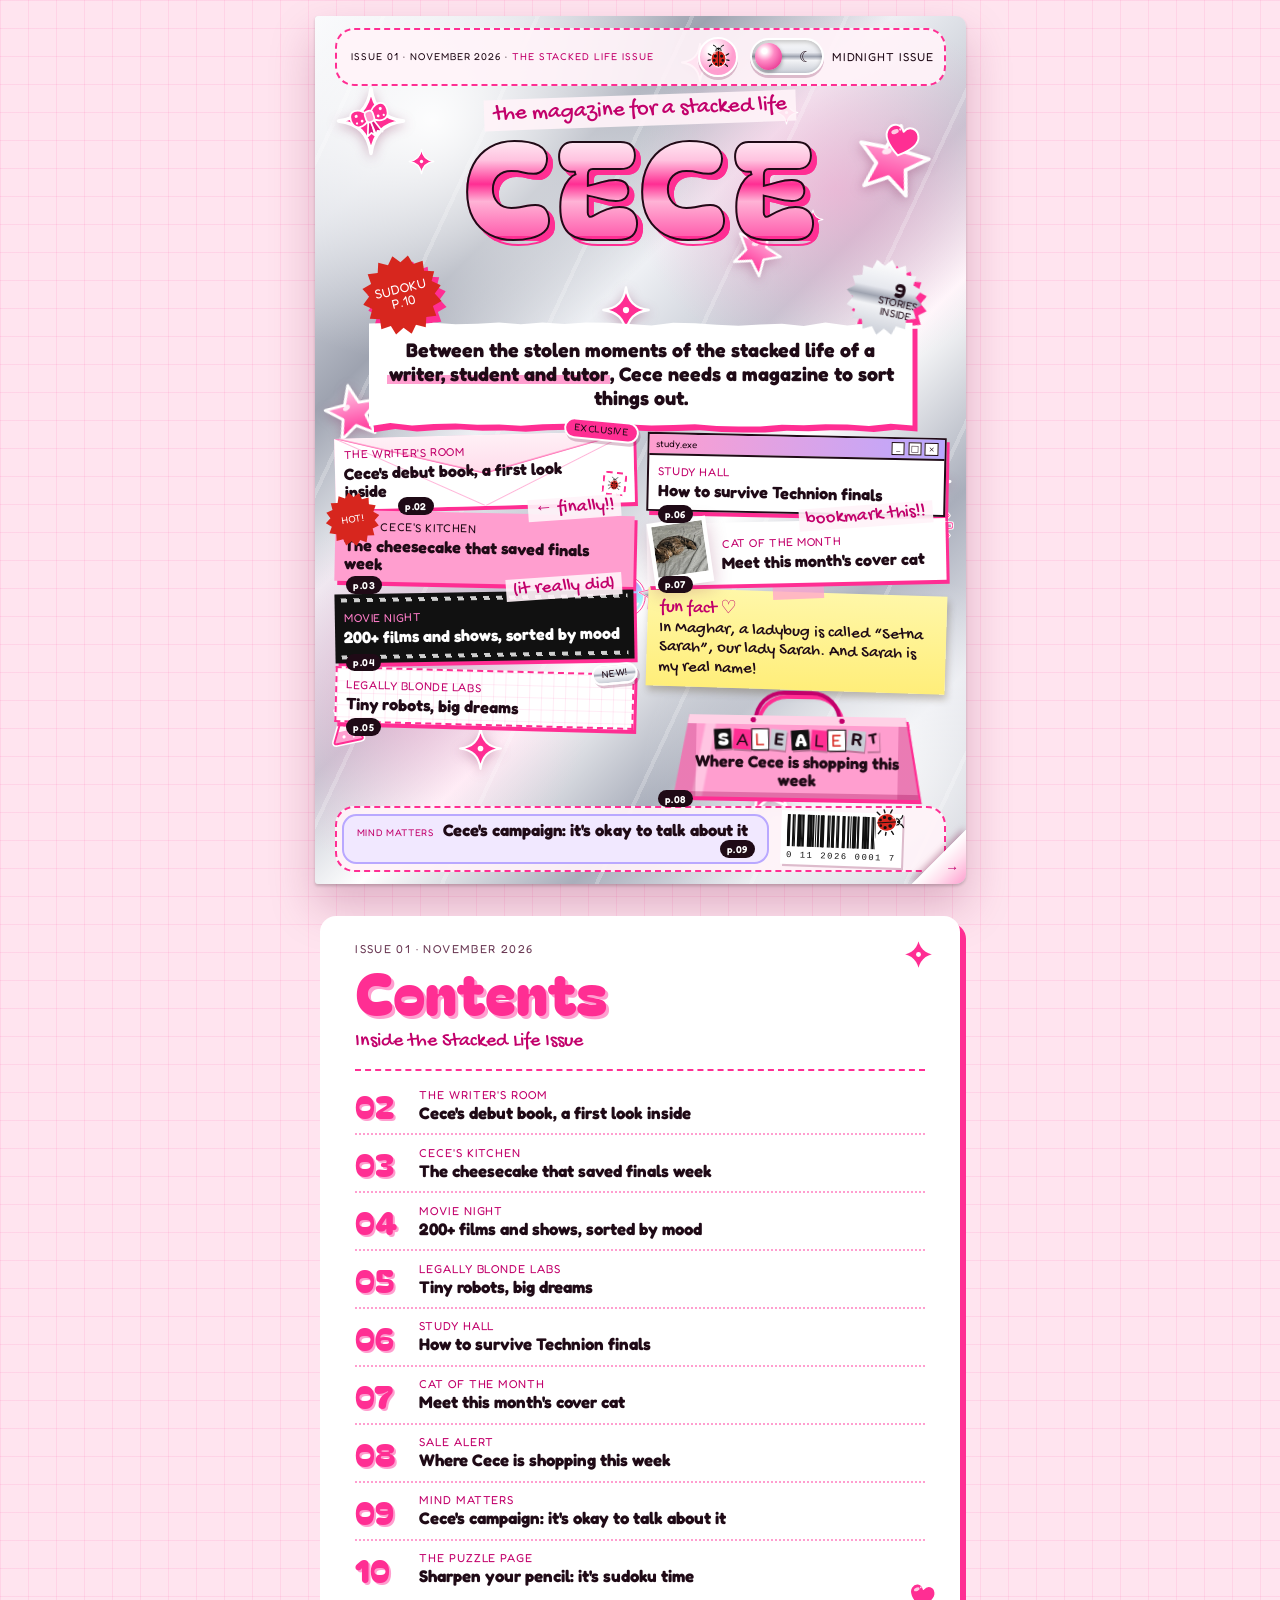
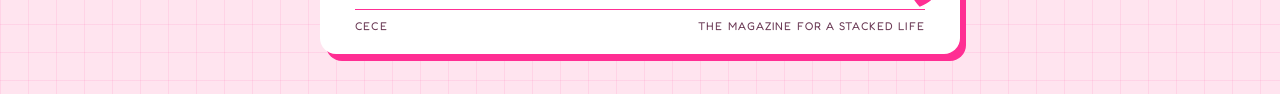
==== commit cd1f80a7: "Style contents page, fix phone cover, add page navigation, 404 page and share previews Co-Authored-B" ====
--- a/index.html
+++ b/index.html
@@ -1,16 +1,35 @@
 <!DOCTYPE html>
 <html lang="en">
 <head>
+  <!-- VERSION TAG: "?v=..." after each css/ and js/ file tells browsers to
+       download a fresh copy. After changing a CSS or JS file, change the
+       date in ALL of these links (on every page) so nobody sees an old mix. -->
   <meta charset="UTF-8">
   <!-- Makes the page fit phone screens instead of showing a tiny zoomed-out desktop page -->
   <meta name="viewport" content="width=device-width, initial-scale=1">
   <title>CECE · Issue 01 · The Stacked Life Issue</title>
   <meta name="description" content="CECE: a messy, Y2K pink magazine about the stacked life of a writer, student and tutor.">
+  <!-- Share preview: what shows when the link is posted on WhatsApp,
+       Instagram, X, Facebook... (Open Graph and Twitter card tags).
+       The image address must be a full web address, not a relative path. -->
+  <meta property="og:site_name" content="CECE">
+  <meta property="og:type" content="website">
+  <meta property="og:title" content="CECE · Issue 01 · The Stacked Life Issue">
+  <meta property="og:description" content="CECE: a messy, Y2K pink magazine about the stacked life of a writer, student and tutor.">
+  <meta property="og:url" content="https://saraharaide.github.io/cecesblog/">
+  <meta property="og:image" content="https://saraharaide.github.io/cecesblog/images/og-cover.jpg">
+  <meta property="og:image:width" content="1200">
+  <meta property="og:image:height" content="630">
+  <meta property="og:image:alt" content="The cover of CECE, a pink chrome magazine with cover stories about writing, baking, movies, engineering and more">
+  <meta name="twitter:card" content="summary_large_image">
+  <meta name="twitter:title" content="CECE · Issue 01 · The Stacked Life Issue">
+  <meta name="twitter:description" content="CECE: a messy, Y2K pink magazine about the stacked life of a writer, student and tutor.">
+  <meta name="twitter:image" content="https://saraharaide.github.io/cecesblog/images/og-cover.jpg">
   <link rel="icon" href="images/decor/ladybug.svg" type="image/svg+xml">
 
   <!-- 1. theme.js comes FIRST and without "defer": it picks light or dark
           mode before the page is drawn, so there's no white flash. -->
-  <script src="js/theme.js"></script>
+  <script src="js/theme.js?v=2026-11-17"></script>
 
   <!-- 2. Bubbly fonts from Google Fonts: Bagel Fat One (masthead + big titles),
           Fredoka (headlines + labels), Gochi Hand (handwriting), Nunito (body text) -->
@@ -20,11 +39,11 @@
 
   <!-- 3. Our styles: the shared design system, then the cover's own layout.
           Relative paths (no "/" at the start) so it works on GitHub Pages. -->
-  <link rel="stylesheet" href="css/style.css">
-  <link rel="stylesheet" href="css/cover.css">
+  <link rel="stylesheet" href="css/style.css?v=2026-11-17">
+  <link rel="stylesheet" href="css/cover.css?v=2026-11-17">
 
   <!-- 4. main.js: "defer" = download now, run once the HTML has been read -->
-  <script src="js/main.js" defer></script>
+  <script src="js/main.js?v=2026-11-17" defer></script>
 </head>
 
 <body>
@@ -270,9 +289,9 @@
   </main>
 
   <!-- =========================================================
-       CONTENTS PAGE: the left-hand page of the open magazine.
-       Only shown on wide screens (cover.css, section 14); on phones
-       and tablets the cover lines already do this job.
+       CONTENTS PAGE: below the cover on phones and tablets, and the
+       left-hand page of the open magazine on wide screens
+       (cover.css, section 14).
        ========================================================= -->
   <nav class="contents-page" aria-label="Contents page">
     <p class="contents-page__issue">Issue 01 · November 2026</p>
@@ -363,7 +382,7 @@
         </li>
     </ol>
 
-    <p class="contents-page__foot"><span>CECE</span><span>the magazine for a stacked life</span></p>
+    <p class="contents-page__foot"><span>CECE</span> <span>the magazine for a stacked life</span></p>
 
     <img class="doodle contents-page__doodle contents-page__doodle--a twinkle" src="images/decor/sparkle.svg" alt="">
     <img class="doodle contents-page__doodle contents-page__doodle--b" src="images/decor/heart.svg" alt="">
--- a/css/cover.css
+++ b/css/cover.css
@@ -35,7 +35,7 @@
     11. Wider covers (600px+)
     12. Laptops: the cover as a printed magazine
     13. Very short screens
-    14. Wide desktop screens: the magazine lies open (Contents page)
+    14. The Contents page (below the cover; beside it on wide screens)
    ================================================================= */
 
 
@@ -1128,6 +1128,77 @@
 
 
 /* =================================================================
+   10b. PHONES (screens narrower than 600px): ONE COLUMN
+   This uses the SCREEN's width (@media), not the cover's: on a laptop
+   the cover is a magazine page that can also be under 600px wide, and
+   it keeps its two columns so it still fits on one screen.
+   These rules come AFTER each box's own look (section 8) on purpose:
+   when two rules are equally specific, the later one wins.
+   ================================================================= */
+@media (max-width: 599px) {
+  /* Phones: ONE column of cover stories (the left list, then the right
+     list), so every box gets the full width of the phone. The cover is
+     then a little taller than the screen, and you scroll down it. */
+  .cover-stories {
+    grid-template-columns: minmax(0, 1fr);
+    row-gap: calc(var(--cover-gap) + 0.6rem);
+  }
+
+  /* a bit more space between the boxes, for the page tags hanging below them */
+  .cover-lines {
+    gap: calc(var(--cover-gap) + 0.6rem);
+  }
+
+  /* HOT! moves to the kitchen box's top-RIGHT corner, away from the text
+     (the kicker no longer needs to step aside for it) */
+  .cover-line--kitchen .sticker--burst {
+    top: -1.25rem;
+    right: -0.4rem;
+    left: auto;
+    --burst-size: 2.5rem;
+  }
+
+  .cover-line--kitchen .kicker {
+    padding-left: 0;
+  }
+
+  /* ...so the Writer's Room tag can sit in the usual corner again */
+  .cover-lines--left > li:first-child > .page-num {
+    left: 0.7rem;
+  }
+
+  /* the shopping bag keeps the shape of a bag instead of stretching
+     across the whole phone (its page tag moves with it) */
+  .cover-lines--right > li:last-child {
+    width: min(100%, 17rem);
+    margin-inline: auto;
+  }
+
+  /* a little room at the bottom of each box, so the page tag hanging
+     off its corner never touches the last line of words */
+  .cover-line {
+    padding-bottom: 0.95rem;
+  }
+
+  /* "Midnight Edition" (dark mode) gets its own space UNDER the big
+     letters, instead of sitting on top of them */
+  [data-theme="dark"] .masthead {
+    padding-bottom: 1.9rem;           /* the sticker is tilted, so it needs a little extra */
+  }
+
+  .midnight-sticker {
+    bottom: 0.1rem;
+    right: 0.4rem;
+  }
+
+  /* the Mind Matters page tag hangs just below its banner, clear of the words */
+  .cover-banner .page-num--inline {
+    bottom: -0.85rem;
+  }
+}
+
+
+/* =================================================================
    11. WIDER COVERS (600px and wider: tablets, big magazine pages)
    ================================================================= */
 @container cover (min-width: 600px) {
@@ -1287,17 +1358,164 @@
 
 
 /* =================================================================
-   14. WIDE DESKTOP SCREENS: THE MAGAZINE LIES OPEN
-   When the screen is wide enough for two magazine pages side by side
-   (at least 8 wide for every 5 high), the Contents page appears on the
-   left and the cover on the right, touching at the spine.
+   14. THE CONTENTS PAGE
+   Phones, tablets and narrow windows: a magazine contents page in a
+   centred box BELOW the cover (scroll down to it).
+   Wide desktop screens (at least 8 wide for every 5 high): the
+   magazine lies open, with the Contents page on the left and the cover
+   on the right, touching at the spine.
+   ================================================================= */
+
+/* ---- Everywhere: the look of the page ---- */
+.contents-page {
+  position: relative;
+  z-index: 0;                       /* own layer: the doodles stay behind the text */
+  width: min(100% - 2rem, 40rem);   /* a 1rem gutter on each side of a phone */
+  margin: 2rem auto 2.5rem;
+  padding: 1.5rem clamp(1.1rem, 4vw, 2.2rem) 1.1rem;
+  color: var(--text);
+  background: var(--paper);
+  border-radius: 1rem;
+  box-shadow: 6px 7px 0 var(--hot-pink);
+}
+
+.contents-page__issue {
+  margin: 0;
+  font-family: var(--font-label);
+  font-size: 0.72rem;
+  letter-spacing: 0.12em;
+  text-transform: uppercase;
+  color: var(--text-soft);
+}
+
+.contents-page__title {
+  margin: 0.1em 0 0;
+  font-family: var(--font-masthead);
+  font-weight: normal;
+  font-size: clamp(2.6rem, 9vw, 3.6rem);
+  line-height: 0.95;
+  color: var(--hot-pink);           /* big decorative letters: 3:1 is enough, hot pink has 3.4:1 */
+  text-shadow: 3px 3px 0 var(--bubblegum);
+}
+
+.contents-page__dek {
+  margin: 0.35em 0 0;
+  padding-bottom: 0.7rem;
+  font-family: var(--font-hand);
+  font-size: 1.25rem;
+  color: var(--pink-text);
+  border-bottom: 2px dashed var(--hot-pink);
+}
+
+.contents-list {
+  margin: 0.4rem 0 0.8rem;
+  padding: 0;
+  list-style: none;
+}
+
+/* a dotted rule between the entries, like a printed contents page */
+.contents-list li + li {
+  border-top: 2px dotted var(--bubblegum);
+}
+
+.contents-list a {
+  display: flex;
+  align-items: center;
+  gap: 1rem;
+  padding: 0.65rem 0;
+  color: var(--text);
+  text-decoration: none;
+}
+
+/* the page number: big pink numerals */
+.contents-list__num {
+  flex: none;
+  min-width: 2.4ch;
+  font-family: var(--font-masthead);
+  font-size: 2rem;
+  line-height: 1;
+  color: var(--hot-pink);
+  text-shadow: 2px 2px 0 var(--bubblegum);
+  transition: rotate 0.2s ease;
+}
+
+.contents-list__text {
+  min-width: 0;
+}
+
+/* the section name, in the kicker style */
+.contents-list .kicker {
+  display: block;
+  font-size: 0.72rem;
+  line-height: 1.3;
+}
+
+.contents-list__title {
+  display: block;
+  font-family: var(--font-headline);
+  font-weight: 700;
+  font-size: 1.05rem;
+  line-height: 1.2;
+}
+
+.contents-list a:hover .contents-list__title,
+.contents-list a:focus-visible .contents-list__title {
+  text-decoration: underline;
+  text-decoration-color: var(--hot-pink);
+  text-underline-offset: 0.18em;
+}
+
+.contents-list a:hover .contents-list__num,
+.contents-list a:focus-visible .contents-list__num {
+  rotate: -8deg;
+}
+
+.contents-list a:focus-visible {
+  outline: 3px solid var(--focus);
+  outline-offset: 2px;
+  border-radius: 0.5rem;
+}
+
+/* the footer line: "CECE" on the left, the tagline on the right */
+.contents-page__foot {
+  display: flex;
+  flex-wrap: wrap;
+  justify-content: space-between;
+  gap: 0.2rem 1rem;
+  margin: 0;
+  padding-top: 0.5rem;
+  font-family: var(--font-label);
+  font-size: 0.7rem;
+  letter-spacing: 0.1em;
+  text-transform: uppercase;
+  color: var(--text-soft);
+  border-top: 1px solid var(--hot-pink);
+}
+
+.contents-page__doodle {
+  position: absolute;
+  z-index: -1;
+}
+
+.contents-page__doodle--a {
+  top: 1.2rem;
+  right: 1.4rem;
+  --doodle-size: 2.4rem;
+}
+
+.contents-page__doodle--b {
+  bottom: 2.6rem;
+  right: 1.4rem;
+  --doodle-size: 2rem;
+  --doodle-tilt: 12deg;
+}
+
+
+/* ---- Wide desktop screens: the magazine lies open ----
    flex-direction: row-reverse = the first thing in the HTML (the
-   cover) goes on the RIGHT.
-   ================================================================= */
-.contents-page {
-  display: none;                    /* phones, tablets, square screens */
-}
-
+   cover) goes on the RIGHT, the Contents page on the left. Both pages
+   are the same size, and everything is sized from the screen height
+   (vh) so the open magazine is exactly one screen tall. */
 @media (min-width: 960px) and (min-aspect-ratio: 8/5) {
   .open-magazine {
     display: flex;
@@ -1316,11 +1534,9 @@
     margin: 0;
   }
 
-  /* The Contents page: same size as the cover, with the spine shadow
-     on its RIGHT edge (where it meets the cover) */
+  /* the Contents page becomes the left-hand page: the spine shadow is
+     on its RIGHT edge, where it meets the cover */
   .contents-page {
-    position: relative;
-    z-index: 0;
     flex: none;
     display: flex;
     flex-direction: column;
@@ -1328,131 +1544,71 @@
     height: calc(100dvh - 2rem);
     width: max(calc((100vh - 2rem) * 0.75), 31rem);
     width: max(calc((100dvh - 2rem) * 0.75), 31rem);
+    margin: 0;
     padding: clamp(1rem, 3vh, 2.2rem) clamp(1.2rem, 3vh, 2.4rem);
     background:
       linear-gradient(90deg, transparent 0 calc(100% - 2.2rem), rgba(0, 0, 0, 0.07) 100%),   /* the page curving into the spine */
       var(--paper);
     border-radius: 10px 3px 3px 10px;
     box-shadow:
-      inset -7px 0 10px -7px rgba(0, 0, 0, 0.35),  /* the spine, on the right */
+      inset -7px 0 10px -7px rgba(0, 0, 0, 0.35),
       0 2px 3px rgba(0, 0, 0, 0.18),
       0 22px 45px var(--shadow);
     overflow: hidden;
   }
 
   .contents-page__issue {
-    margin: 0;
-    font-family: var(--font-label);
     font-size: clamp(0.6rem, 0.4rem + 0.5vh, 0.8rem);
-    letter-spacing: 0.12em;
-    text-transform: uppercase;
-    color: var(--text-soft);
   }
 
   .contents-page__title {
-    margin: 0.1em 0 0;
-    font-family: var(--font-masthead);
-    font-weight: normal;
     font-size: clamp(2.4rem, 1rem + 6vh, 4.6rem);
-    line-height: 0.95;
-    color: var(--hot-pink);
-    text-shadow: 3px 3px 0 var(--bubblegum);
   }
 
   .contents-page__dek {
-    margin: 0.3em 0 0;
     padding-bottom: clamp(0.4rem, 1.4vh, 0.9rem);
-    font-family: var(--font-hand);
     font-size: clamp(0.95rem, 0.5rem + 1.3vh, 1.4rem);
-    color: var(--pink-text);
-    border-bottom: 2px dashed var(--hot-pink);
-  }
-
-  /* The list fills the rest of the page; space-between spreads the
+  }
+
+  /* the list fills the rest of the page; space-between spreads the
      entries out evenly, whatever the screen's height */
   .contents-list {
     flex: 1;
     display: flex;
     flex-direction: column;
     justify-content: space-between;
-    margin: clamp(0.4rem, 1.5vh, 1rem) 0;
-    padding: 0;
-    list-style: none;
-  }
-
-  .contents-list a {
+    margin: clamp(0.3rem, 1vh, 0.8rem) 0;
+  }
+
+  .contents-list li {
+    flex: 1;
     display: flex;
     align-items: center;
+  }
+
+  .contents-list a {
+    flex: 1;
     gap: clamp(0.6rem, 1.8vh, 1rem);
-    color: var(--text);
-    text-decoration: none;
-  }
-
-  /* the page number in a pink circle */
+    padding: 0;
+  }
+
   .contents-list__num {
-    flex: none;
-    display: grid;
-    place-items: center;
-    width: clamp(1.9rem, 0.8rem + 3.4vh, 3rem);
-    aspect-ratio: 1;
-    font-family: var(--font-masthead);
-    font-size: clamp(0.8rem, 0.35rem + 1.4vh, 1.25rem);
-    color: #1F0A16;
-    background: var(--bubblegum);
-    border: 2px solid var(--hot-pink);
-    border-radius: 50%;
-    transition: rotate 0.2s ease, background 0.2s ease;
+    font-size: clamp(1.2rem, 0.4rem + 2.6vh, 2.2rem);
   }
 
   .contents-list .kicker {
-    display: block;
     font-size: clamp(0.55rem, 0.35rem + 0.5vh, 0.75rem);
     line-height: 1.2;
   }
 
   .contents-list__title {
-    display: block;
-    font-family: var(--font-headline);
-    font-weight: 700;
     font-size: clamp(0.8rem, 0.35rem + 1.2vh, 1.2rem);
     line-height: 1.15;
   }
 
-  .contents-list a:hover .contents-list__title,
-  .contents-list a:focus-visible .contents-list__title {
-    text-decoration: underline;
-    text-decoration-color: var(--hot-pink);
-    text-underline-offset: 0.18em;
-  }
-
-  .contents-list a:hover .contents-list__num,
-  .contents-list a:focus-visible .contents-list__num {
-    background: var(--hot-pink);
-    rotate: -10deg;
-  }
-
-  .contents-list a:focus-visible {
-    outline: 3px solid var(--focus);
-    outline-offset: 3px;
-    border-radius: 999px;
-  }
-
   .contents-page__foot {
-    display: flex;
-    justify-content: space-between;
-    margin: 0;
     padding-top: 0.4rem;
-    font-family: var(--font-label);
     font-size: clamp(0.55rem, 0.35rem + 0.45vh, 0.72rem);
-    letter-spacing: 0.1em;
-    text-transform: uppercase;
-    color: var(--text-soft);
-    border-top: 1px solid var(--hot-pink);
-  }
-
-  .contents-page__doodle {
-    position: absolute;
-    z-index: -1;
   }
 
   .contents-page__doodle--a {
@@ -1465,7 +1621,6 @@
     bottom: clamp(2rem, 7vh, 4rem);
     right: clamp(1.6rem, 4vh, 2.6rem);
     --doodle-size: clamp(1.4rem, 4vh, 2.4rem);
-    --doodle-tilt: 12deg;
   }
 }
 
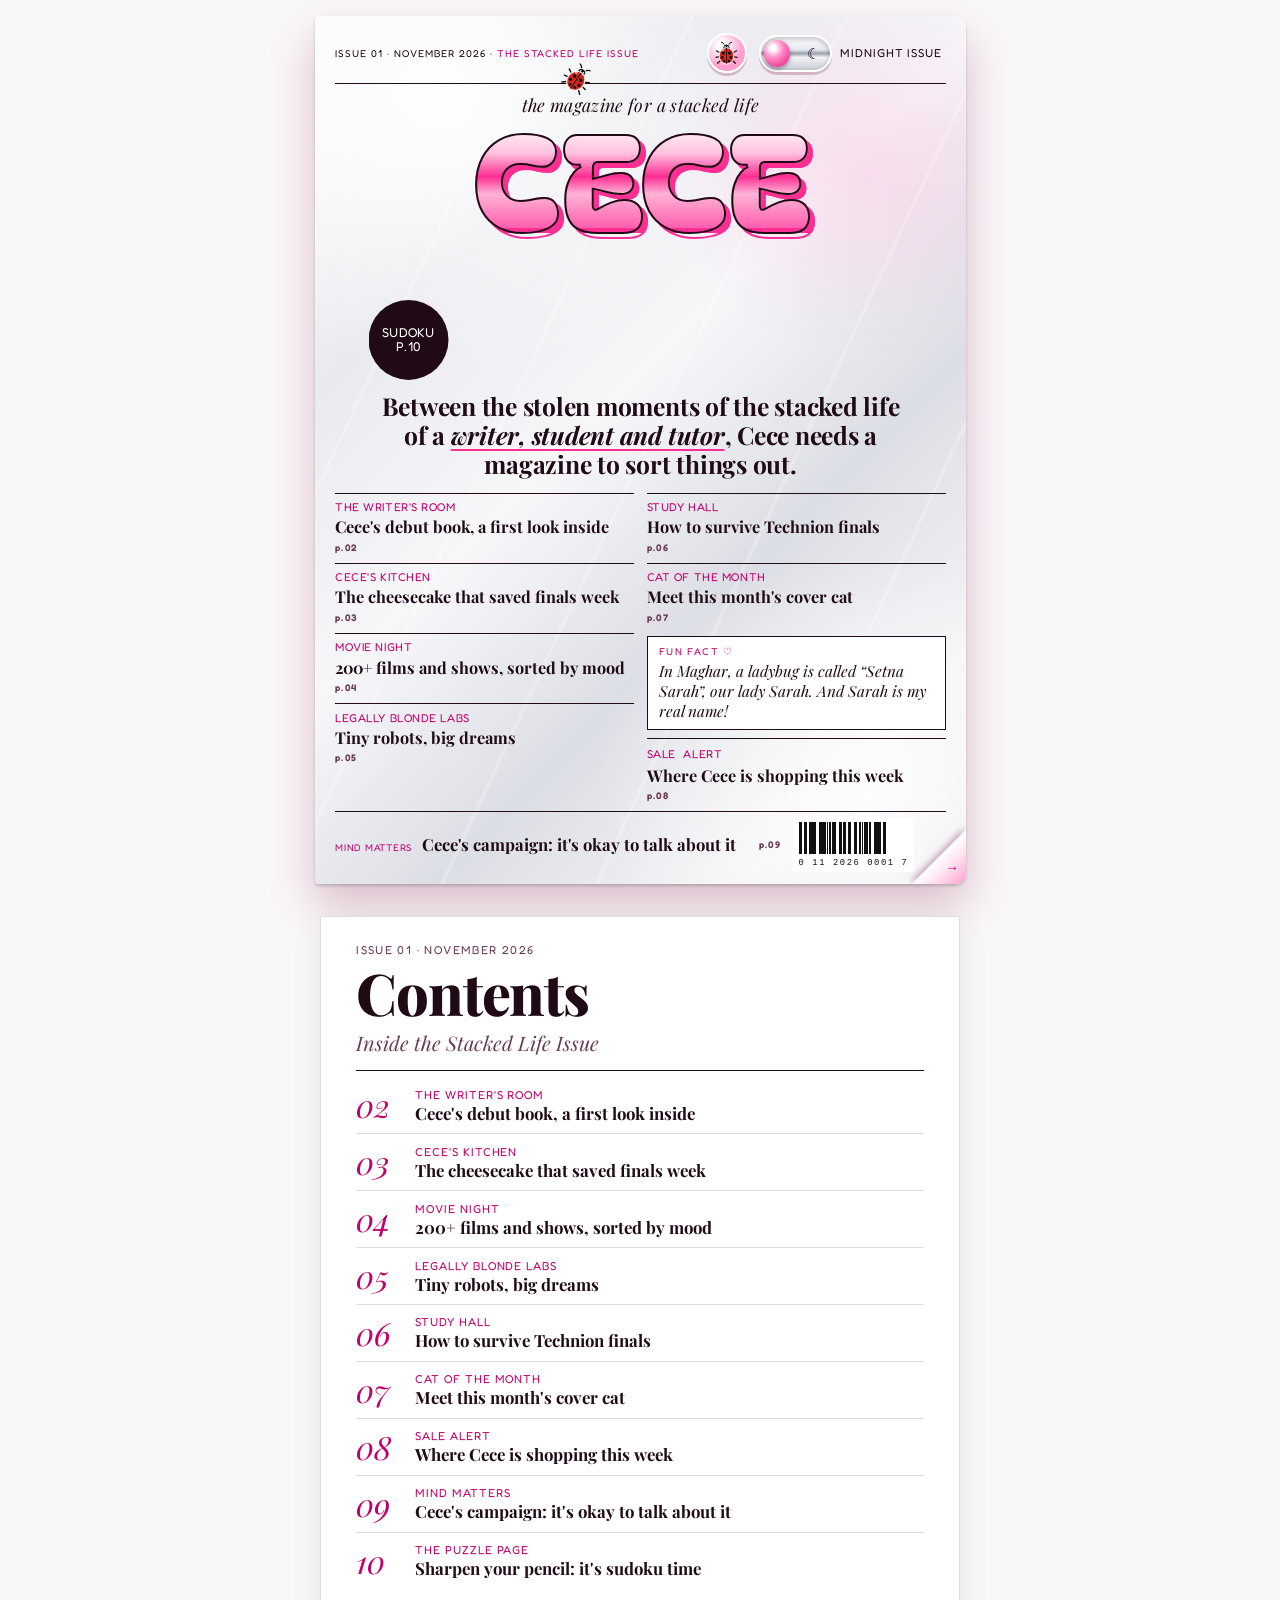
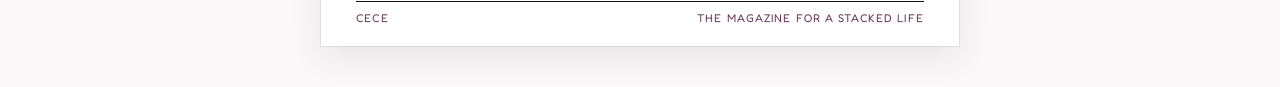
==== commit de602247: "Editorial magazine design: serif headlines, cleaner pages - New css/editorial.css, loaded last on ev" ====
--- a/index.html
+++ b/index.html
@@ -29,21 +29,24 @@
 
   <!-- 1. theme.js comes FIRST and without "defer": it picks light or dark
           mode before the page is drawn, so there's no white flash. -->
-  <script src="js/theme.js?v=2026-11-17"></script>
+  <script src="js/theme.js?v=2026-11-17b"></script>
 
   <!-- 2. Bubbly fonts from Google Fonts: Bagel Fat One (masthead + big titles),
           Fredoka (headlines + labels), Gochi Hand (handwriting), Nunito (body text) -->
   <link rel="preconnect" href="https://fonts.googleapis.com">
   <link rel="preconnect" href="https://fonts.gstatic.com" crossorigin>
-  <link rel="stylesheet" href="https://fonts.googleapis.com/css2?family=Bagel+Fat+One&family=Fredoka:wght@300..700&family=Gochi+Hand&family=Nunito:ital,wght@0,400..800;1,400..800&display=swap">
+  <link rel="stylesheet" href="https://fonts.googleapis.com/css2?family=Bagel+Fat+One&family=Fredoka:wght@300..700&family=Gochi+Hand&family=Nunito:ital,wght@0,400..800;1,400..800&family=Playfair+Display:ital,wght@0,400..900;1,400..900&display=swap">
 
   <!-- 3. Our styles: the shared design system, then the cover's own layout.
           Relative paths (no "/" at the start) so it works on GitHub Pages. -->
-  <link rel="stylesheet" href="css/style.css?v=2026-11-17">
-  <link rel="stylesheet" href="css/cover.css?v=2026-11-17">
+  <link rel="stylesheet" href="css/style.css?v=2026-11-17b">
+  <link rel="stylesheet" href="css/cover.css?v=2026-11-17b">
+  <!-- The editorial "real magazine" look: loaded last, so it wins.
+       Delete this line to go back to the collage look. -->
+  <link rel="stylesheet" href="css/editorial.css?v=2026-11-17b">
 
   <!-- 4. main.js: "defer" = download now, run once the HTML has been read -->
-  <script src="js/main.js?v=2026-11-17" defer></script>
+  <script src="js/main.js?v=2026-11-17b" defer></script>
 </head>
 
 <body>
--- a/css/editorial.css
+++ b/css/editorial.css
@@ -0,0 +1,889 @@
+@charset "UTF-8";
+/* =================================================================
+   CECE: editorial.css (the "real magazine" look)
+   -----------------------------------------------------------------
+   Loaded LAST on every page, so it wins over style.css, spread.css
+   and cover.css wherever they disagree. It turns the playful collage
+   into an editorial magazine, like Vogue or ELLE:
+     - elegant serif headlines (Playfair Display); the bubbly CECE
+       logo, the small labels and the handwriting stay
+     - clean white paper instead of pink graph paper
+     - pink only as an accent colour
+     - thin rules instead of dashed borders and pink offset shadows
+     - straight photos and boxes (no tilts, no tape)
+     - almost no stickers or doodles
+   To go back to the collage look, delete the editorial.css line in
+   the <head> of each page.
+
+   CONTENTS
+     1. Colours and fonts
+     2. Headings and text
+     3. Photos, buttons, labels and lists
+     4. Shared header and footer
+     5. Story pages
+     6. Page by page details
+     7. The cover
+     8. The Contents page
+   ================================================================= */
+
+
+/* =================================================================
+   1. COLOURS AND FONTS
+   ================================================================= */
+:root {
+  --font-serif: "Playfair Display", "Didot", "Bodoni MT", Georgia, serif;
+  --font-headline: var(--font-serif);     /* every headline becomes serif */
+
+  --bg: #FAF7F8;                          /* soft white "desk" */
+  --paper: #FFFFFF;
+  --grid-line: transparent;               /* no graph paper */
+  --rule: #1F0A16;                        /* thin black lines */
+  --rule-soft: rgba(31, 10, 22, 0.14);
+  --tape: transparent;
+
+  --spread-paper: #FFFFFF;
+  --page-edge: #ECE5E8;
+  --page-edge-2: #E0D7DB;
+  --fold: rgba(31, 10, 22, 0.06);
+}
+
+[data-theme="dark"] {
+  --bg: #120D12;
+  --paper: #1B141B;
+  --grid-line: transparent;
+  --rule: #FBE9F3;
+  --rule-soft: rgba(251, 233, 243, 0.16);
+
+  --spread-paper: #1B141B;
+  --page-edge: #2A212A;
+  --page-edge-2: #352A35;
+  --fold: rgba(0, 0, 0, 0.45);
+}
+
+
+/* =================================================================
+   2. HEADINGS AND TEXT
+   ================================================================= */
+h1, h2, h3 {
+  font-family: var(--font-serif);
+  font-weight: 700;
+  letter-spacing: -0.01em;
+}
+
+/* the CECE logo keeps its bubbly chrome letters everywhere */
+.chrome-text,
+.masthead__title,
+.site-header__logo,
+.site-footer__logo {
+  font-family: var(--font-masthead);
+  font-weight: normal;
+  letter-spacing: 0;
+}
+
+/* Drop caps: a tall serif letter in deep pink */
+.drop-cap::first-letter {
+  margin: 0.06em 0.12em 0 0;
+  font-family: var(--font-serif);
+  font-size: 4.2em;
+  font-weight: 700;
+  line-height: 0.78;
+  color: var(--pink-text);
+  text-shadow: none;
+}
+
+.columns-2 {
+  column-rule: 1px solid var(--rule-soft);
+}
+
+
+/* =================================================================
+   3. PHOTOS, BUTTONS, LABELS AND LISTS
+   ================================================================= */
+
+/* Photos: straight, no white polaroid frame, no tape; the caption is
+   a small italic line underneath, like a photo credit */
+.polaroid,
+[data-theme="dark"] .polaroid {
+  padding: 0;
+  background: none;
+  box-shadow: none;
+  rotate: 0deg;
+}
+
+.taped::before {
+  display: none;
+}
+
+.polaroid .photo__caption,
+.photo__caption {
+  padding: 0.45rem 0 0;
+  font-family: var(--font-serif);
+  font-size: 0.9rem;
+  font-style: italic;
+  text-align: left;
+  color: var(--text-soft);
+}
+
+/* Stickers become small square labels (no tilt, no pill, no shadow) */
+.sticker {
+  padding: 0.25em 0.6em;
+  font-size: 0.62rem;
+  letter-spacing: 0.14em;
+  color: var(--paper);
+  background: var(--text);
+  border: 0;
+  border-radius: 0;
+  box-shadow: none;
+  rotate: 0deg;
+}
+
+/* Buttons: black rectangles that turn deep pink on hover */
+.bubble-button {
+  padding: 0.85em 1.5em;
+  font-size: 0.72rem;
+  font-weight: 600;
+  letter-spacing: 0.16em;
+  color: var(--paper);
+  background: var(--text);
+  border: 1px solid var(--text);
+  border-radius: 0;
+  box-shadow: none;
+}
+
+.bubble-button:hover,
+.bubble-button:focus-visible {
+  translate: none;
+  color: #FFFFFF;
+  background: var(--pink-text);
+  border-color: var(--pink-text);
+}
+
+.bubble-button--quiet {
+  color: var(--text);
+  background: transparent;
+}
+
+.badge {
+  padding: 0.2rem 0.55rem;
+  border-width: 1px;
+  border-radius: 0;
+  box-shadow: none;
+}
+
+.badge--ai {
+  color: var(--text);
+  background: transparent;
+  border-color: var(--rule);
+}
+
+/* List bullets: a small deep-pink dash instead of a ladybug */
+.ladybug-list li {
+  padding-left: 1.3rem;
+}
+
+.ladybug-list li::before {
+  top: 0.78em;
+  width: 0.6rem;
+  height: 2px;
+  background: var(--pink-text);
+  border-radius: 0;
+}
+
+/* the row of ladybug dots becomes a thin rule */
+.ladybug-divider {
+  height: 0;
+  background: none;
+  border-top: 1px solid var(--rule);
+}
+
+/* "by Cece": no ladybug icon */
+.byline::before {
+  display: none;
+}
+
+
+/* =================================================================
+   4. SHARED HEADER AND FOOTER
+   ================================================================= */
+
+/* The header: a clean bar with a thin rule underneath */
+.site-header {
+  margin-top: 0;
+  padding: 0.8rem 0 0.6rem;
+  background: none;
+  border: 0;
+  border-bottom: 1px solid var(--rule);
+  border-radius: 0;
+}
+
+.site-header__logo.chrome-text,
+.site-footer__logo.chrome-text {
+  filter: none;
+}
+
+/* the menu: small uppercase words, the current page underlined in pink */
+.site-nav__list {
+  gap: 0.2rem 1.1rem;
+}
+
+.site-nav a,
+.site-nav a:hover {
+  padding: 0.3rem 0;
+  font-size: 0.66rem;
+  letter-spacing: 0.14em;
+  background: none;
+  border: 0;
+  border-bottom: 2px solid transparent;
+  border-radius: 0;
+  translate: none;
+}
+
+.site-nav a:hover {
+  color: var(--pink-text);
+}
+
+.site-nav a[aria-current="page"] {
+  color: var(--pink-text);
+  background: none;
+  border-bottom-color: var(--pink-text);
+}
+
+.contents-toggle {
+  color: var(--text);
+  background: none;
+  border: 1px solid var(--rule);
+  border-radius: 0;
+  box-shadow: none;
+}
+
+/* The footer: no box, just thin rules */
+.site-footer {
+  padding: 1.5rem 0 1rem;
+  background: none;
+  border: 0;
+  border-top: 1px solid var(--rule);
+  border-radius: 0;
+}
+
+.site-footer .ladybug-divider {
+  display: none;
+}
+
+
+/* =================================================================
+   5. STORY PAGES
+   ================================================================= */
+
+/* The open magazine on laptops: plain white pages, softer edges */
+@media (min-width: 1000px) {
+  .spread {
+    box-shadow:
+      -3px 3px 0 var(--page-edge),
+      3px 3px 0 var(--page-edge),
+      0 18px 40px rgba(31, 10, 22, 0.12);
+  }
+}
+
+.running-head,
+.folio {
+  border-color: var(--rule);
+}
+
+.folio > span:first-child {
+  font-family: var(--font-serif);
+  font-style: italic;
+  font-weight: 700;
+}
+
+/* The page header: no card, just big type and a rule underneath */
+.spread__header,
+.page--calm .spread__header {
+  padding: 2rem 0 2.2rem;
+  background: none;
+  border: 0;
+  border-bottom: 1px solid var(--rule);
+  border-radius: 0;
+  box-shadow: none;
+}
+
+.spread__title {
+  font-size: clamp(2.4rem, 1.4rem + 4vw, 4.8rem);
+  font-weight: 800;
+  line-height: 1;
+  letter-spacing: -0.02em;
+}
+
+.spread__dek {
+  font-family: var(--font-serif);
+  font-style: italic;
+}
+
+/* the header's label ("EXCLUSIVE"...) sits on the text's first line */
+.spread__sticker {
+  position: static;
+  display: inline-block;
+  margin-bottom: 0.9rem;
+}
+
+/* no doodles on the story pages */
+.spread .doodle {
+  display: none;
+}
+
+/* Section headings: "01" in italic pink serif, a thin rule underneath */
+.section-heading {
+  padding-bottom: 0.5rem;
+  border-bottom: 1px solid var(--rule);
+}
+
+.section-heading__number {
+  padding: 0;
+  font-family: var(--font-serif);
+  font-size: 0.6em;
+  font-style: italic;
+  font-weight: 400;
+  color: var(--pink-text);
+  background: none;
+  border: 0;
+  border-radius: 0;
+  rotate: 0deg;
+}
+
+/* Boxes: white with a hairline border, no pink offset shadow */
+.panel {
+  border: 1px solid var(--rule-soft);
+  box-shadow: none;
+}
+
+/* Placeholders for content to come: a quiet dashed outline */
+.slot {
+  background: none;
+  border: 1px dashed var(--rule-soft);
+  border-radius: 0;
+}
+
+/* Pull quotes: big italic serif between two rules, no box */
+.pull-quote {
+  padding: 1.6rem 1rem;
+  background: none;
+  border: 0;
+  border-top: 1px solid var(--rule);
+  border-bottom: 1px solid var(--rule);
+  box-shadow: none;
+  rotate: 0deg;
+}
+
+.pull-quote::before {
+  position: static;
+  display: block;
+  height: 2.2rem;
+  font-family: var(--font-serif);
+  font-size: 4rem;
+  line-height: 1;
+  color: var(--pink-text);
+}
+
+.pull-quote p {
+  font-family: var(--font-serif);
+  font-style: italic;
+  font-weight: 500;
+}
+
+/* "Turn the page" at the bottom of every story */
+.page-flip__link {
+  border: 1px solid var(--rule-soft);
+  border-radius: 0;
+  box-shadow: none;
+}
+
+.page-flip__link:hover {
+  translate: none;
+  box-shadow: none;
+  border-color: var(--rule);
+}
+
+.page-flip__heading::before,
+.page-flip__heading::after {
+  border-top: 1px solid var(--rule);
+}
+
+.page-flip__folio {
+  font-family: var(--font-serif);
+  font-style: italic;
+  font-weight: 700;
+}
+
+.page-flip__cover {
+  border: 1px solid var(--rule);
+  border-radius: 0;
+}
+
+
+/* =================================================================
+   6. PAGE BY PAGE DETAILS
+   ================================================================= */
+
+/* Facts (Cat of the Month, Kitchen...): numbered in pink serif, no stickers */
+.fact-list li {
+  border-top: 1px solid var(--rule);
+  box-shadow: none;
+}
+
+.fact-list li::before {
+  padding: 0;
+  font-family: var(--font-serif);
+  font-size: 1.4rem;
+  font-style: italic;
+  color: var(--pink-text);
+  background: var(--paper);
+  border: 0;
+  border-radius: 0;
+  rotate: 0deg;
+}
+
+.fact-list .fact--featured {
+  background: var(--paper);
+  border-top: 3px solid var(--pink-text);
+}
+
+/* "Last updated" stamp on Sale Alert: straight and quiet */
+.updated-stamp {
+  border-width: 1px;
+  rotate: 0deg;
+}
+
+/* Movie Night: mood buttons as square outlines, tickets with hairlines */
+.mood-button {
+  border: 1px solid var(--rule-soft);
+  border-radius: 0;
+}
+
+.mood-button[aria-pressed="true"] {
+  color: var(--paper);
+  background: var(--text);
+  border-color: var(--text);
+  box-shadow: none;
+}
+
+.mood-button__count {
+  border-radius: 0;
+}
+
+.mood-button[aria-pressed="true"] .mood-button__count {
+  color: var(--text);
+}
+
+.movie-search input {
+  border: 1px solid var(--rule);
+  border-radius: 0;
+}
+
+.movie-card {
+  border: 1px solid var(--rule-soft);
+  border-radius: 0;
+  box-shadow: none;
+}
+
+.movie-card__tags {
+  border-bottom: 1px solid var(--rule-soft);
+  border-radius: 0;
+}
+
+/* Sudoku: a crisp printed grid */
+.sudoku-board {
+  border-width: 2px;
+  border-radius: 0;
+  box-shadow: none;
+}
+
+.sudoku-level label {
+  border: 1px solid var(--rule-soft);
+  border-radius: 0;
+}
+
+/* Mind Matters support box and video previews: hairlines */
+.video-embed {
+  border-radius: 0;
+}
+
+
+/* =================================================================
+   7. THE COVER
+   ================================================================= */
+
+/* A softer, brighter silver behind the cover lines (still metallic),
+   so the black serif type reads clearly */
+:root {
+  --cover-chrome:
+    radial-gradient(ellipse 70% 45% at 20% 10%, rgba(255, 255, 255, 0.95), transparent 70%),
+    radial-gradient(ellipse 60% 40% at 85% 90%, rgba(255, 255, 255, 0.85), transparent 70%),
+    radial-gradient(ellipse 45% 30% at 85% 18%, rgba(255, 158, 207, 0.28), transparent 70%),
+    linear-gradient(135deg, #FBFBFD 0%, #E9EAEF 25%, #F7F7FA 45%, #DCDEE5 65%, #F4F4F7 85%, #E6E7EC 100%);
+}
+
+[data-theme="dark"] {
+  --cover-chrome:
+    radial-gradient(ellipse 60% 40% at 18% 12%, rgba(185, 168, 255, 0.18), transparent 70%),
+    radial-gradient(ellipse 50% 35% at 85% 88%, rgba(255, 79, 184, 0.14), transparent 70%),
+    linear-gradient(135deg, #1E1420 0%, #2B2133 30%, #19111B 55%, #2F2438 80%, #1C141E 100%);
+}
+
+/* no star splashes, doodles, margin notes or the tiny cat photo */
+.cover__bg .bg-star,
+.cover .doodle,
+.cover .margin-note,
+.cover .photo--mini,
+.cover .headline-burst--bottom,
+.cover .midnight-sticker,
+[data-theme="dark"] .cover .midnight-sticker {
+  display: none;
+}
+
+/* Top line: just text with a thin rule under it */
+.cover__topline {
+  padding: 0.2rem 0 0.45rem;
+  background: none;
+  border: 0;
+  border-bottom: 1px solid var(--rule);
+  border-radius: 0;
+}
+
+/* Masthead: the tagline in small italic serif, straight */
+.masthead__tagline {
+  padding: 0;
+  font-family: var(--font-serif);
+  font-size: clamp(0.85rem, 0.6rem + 0.9vh, 1.2rem);
+  font-style: italic;
+  letter-spacing: 0.02em;
+  color: var(--text);
+  background: none;
+  rotate: 0deg;
+}
+
+[data-theme="dark"] .cover .masthead {
+  padding-bottom: 0;
+}
+
+/* The main headline: big serif words straight on the cover, no paper */
+.headline-wrap.drop-shadow {
+  filter: none;
+}
+
+.main-headline.torn-paper {
+  padding: 0.4rem 0;
+  font-family: var(--font-serif);
+  font-weight: 700;
+  font-size: clamp(1.05rem, 0.3rem + 1.8vh + 0.6cqw, 1.85rem);
+  line-height: 1.18;
+  background: none;
+  clip-path: none;
+}
+
+.main-headline mark {
+  padding: 0;
+  font-style: italic;
+  color: inherit;
+  background: none;
+  text-decoration: underline 2px var(--hot-pink);
+  text-underline-offset: 0.15em;
+}
+
+/* The Sudoku flash: one round black label instead of a starburst */
+.headline-burst--top .sticker--burst {
+  color: var(--paper);
+  background: var(--text);
+  clip-path: circle(50%);
+  box-shadow: none;
+}
+
+/* Cover lines: plain type, a thin rule above each one. Every special
+   shape (envelope, film strip, window, shopping bag, stickers) is
+   switched off; the words stay. */
+.cover .cover-line,
+.cover .cover-line:hover,
+.cover .cover-line:focus-visible,
+[data-theme="dark"] .cover .cover-line--sales {
+  display: block;
+  width: auto;
+  margin: 0;
+  padding: 0.4rem 0 0.15rem;
+  color: var(--text);
+  text-align: left;
+  background: none;
+  border: 0;
+  border-top: 1px solid var(--rule);
+  box-shadow: none;
+  filter: none;
+  rotate: 0deg;
+  translate: none;
+}
+
+.cover .cover-line::before,
+.cover .cover-line::after,
+.cover .envelope__letter,
+.cover .envelope__pocket,
+.cover .envelope__flap,
+.cover .bag__handles,
+.cover .bag__body,
+.cover .pixel-window__bar,
+.cover .cover-line .sticker {
+  display: none;
+}
+
+.cover .envelope__text,
+.cover .pixel-window__body,
+.cover .bag__text,
+.cover .cover-line__text,
+.cover .cover-line .kicker {
+  padding: 0;
+}
+
+.cover .cover-line .kicker {
+  color: var(--pink-text);
+}
+
+.cover .cover-line__headline {
+  font-family: var(--font-serif);
+  font-weight: 700;
+  line-height: 1.12;
+}
+
+.cover .cover-line:hover .cover-line__headline,
+.cover .cover-line:focus-visible .cover-line__headline {
+  text-decoration: underline 1px;
+  text-underline-offset: 0.18em;
+}
+
+.cover .cover-line:focus-visible {
+  outline: 2px solid var(--focus);
+  outline-offset: 3px;
+}
+
+/* the shopping bag line keeps no special width on any screen */
+.cover .cover-lines--right > li:last-child {
+  width: auto;
+  margin: 0;
+}
+
+/* "SALE ALERT": the ransom letters become an ordinary pink label */
+.cover .ransom {
+  display: block;
+  margin: 0 0 0.15rem;
+  font-family: var(--font-label);
+  font-size: clamp(0.52rem, 0.35rem + 0.5vh + 0.2cqw, 0.74rem);
+  letter-spacing: 0.05em;
+  text-transform: uppercase;
+  color: var(--pink-text);
+}
+
+.cover .ransom__word {
+  display: inline;
+}
+
+.cover .ransom__word + .ransom__word {
+  margin-left: 0.35em;
+}
+
+.cover .ransom__word span,
+.cover .ransom__word span:nth-child(n) {
+  display: inline;
+  padding: 0;
+  font: inherit;
+  color: inherit;
+  background: none;
+  border: 0;
+  box-shadow: none;
+  rotate: 0deg;
+  translate: none;
+}
+
+/* Page numbers: a small line under each cover line, not a black pill */
+.cover .page-num,
+.cover .cover-lines--left > li:first-child > .page-num {
+  position: static;
+  display: block;
+  margin: 0.1rem 0 0;
+  padding: 0;
+  font-size: 0.6rem;
+  letter-spacing: 0.14em;
+  color: var(--text-soft);
+  background: none;
+  border-radius: 0;
+}
+
+.cover .cover-banner .page-num--inline {
+  display: inline;
+  margin: 0 0 0 auto;
+}
+
+/* The fun fact: a clean sidebar note (thin frame, italic serif) */
+.cover .cover-postit {
+  z-index: 0;
+  margin-top: 0.2rem;
+  padding: 0.5rem 0.7rem;
+  font-family: var(--font-serif);
+  font-size: clamp(0.8rem, 0.4rem + 0.9vh + 0.15cqw, 1.05rem);
+  font-style: italic;
+  line-height: 1.3;
+  color: var(--text);
+  background: var(--paper);
+  border: 1px solid var(--rule);
+  box-shadow: none;
+  rotate: 0deg;
+}
+
+.cover .cover-postit::before {
+  display: none;
+}
+
+.cover .cover-postit__title {
+  margin-bottom: 0.15rem;
+  font-family: var(--font-label);
+  font-size: 0.62rem;
+  font-style: normal;
+  letter-spacing: 0.14em;
+  text-transform: uppercase;
+  color: var(--pink-text);
+}
+
+/* Bottom strip: Mind Matters as one more cover line, then the barcode */
+.cover__bottom {
+  padding: 0.35rem 0 0;
+  background: none;
+  border: 0;
+  border-top: 1px solid var(--rule);
+  border-radius: 0;
+}
+
+.cover .cover-banner {
+  padding: 0.1rem 0;
+  background: none;
+  border: 0;
+  border-radius: 0;
+}
+
+.cover .cover-banner__headline {
+  font-family: var(--font-serif);
+}
+
+.barcode {
+  rotate: 0deg;
+  box-shadow: none;
+}
+
+
+/* =================================================================
+   8. THE CONTENTS PAGE
+   ================================================================= */
+.contents-page {
+  border: 1px solid var(--rule-soft);
+  border-radius: 0;
+  box-shadow: 0 10px 30px rgba(31, 10, 22, 0.08);
+}
+
+@media (min-width: 960px) and (min-aspect-ratio: 8/5) {
+  .contents-page {
+    border: 0;
+    border-radius: 3px 0 0 3px;
+  }
+}
+
+.contents-page__title {
+  font-family: var(--font-serif);
+  font-weight: 800;
+  letter-spacing: -0.02em;
+  color: var(--text);
+  text-shadow: none;
+}
+
+.contents-page__dek {
+  font-family: var(--font-serif);
+  font-style: italic;
+  color: var(--text-soft);
+  border-bottom: 1px solid var(--rule);
+}
+
+.contents-list li + li {
+  border-top: 1px solid var(--rule-soft);
+}
+
+.contents-list__num {
+  font-family: var(--font-serif);
+  font-style: italic;
+  font-weight: 400;
+  color: var(--pink-text);
+  text-shadow: none;
+}
+
+.contents-list__title {
+  font-family: var(--font-serif);
+}
+
+.contents-page__foot {
+  border-top-color: var(--rule);
+}
+
+.contents-page__doodle {
+  display: none;
+}
+
+
+/* =================================================================
+   9. LAST DETAILS
+   ================================================================= */
+
+/* every remaining dashed pink line becomes a thin solid rule */
+.site-nav {
+  border-top: 1px solid var(--rule-soft);
+}
+
+.stat-list div {
+  border-bottom: 1px solid var(--rule-soft);
+}
+
+.slot-inline {
+  border-bottom: 1px solid var(--rule-soft);
+}
+
+.bubble-button.is-disabled {
+  color: var(--text-soft);
+  background: transparent;
+  border: 1px solid var(--rule-soft);
+}
+
+.movie-empty {
+  border: 1px solid var(--rule-soft);
+}
+
+/* The book title in The Writer's Room: serif, like a real book review */
+.book-title {
+  font-family: var(--font-serif);
+  font-weight: 800;
+}
+
+/* Big page titles: bold, not extra-bold (calmer on the eye) */
+.spread__title {
+  font-weight: 700;
+}
+
+/* The Sudoku flash sits ABOVE the headline (on the masthead's left),
+   so it never covers the headline's first words */
+.headline-burst--top {
+  top: calc(-1 * var(--burst-size) - 0.3rem);
+  left: 0;
+}
+
+/* "SALE ALERT": no outlines left on the old ransom letters */
+.cover .ransom__word span,
+.cover .ransom__word span:nth-child(n) {
+  outline: 0;
+}
+
+/* The Sale Alert words were dark on purpose (they sat on a pink bag);
+   with the bag gone they follow the page colour, so they show at midnight */
+.cover .cover-line--sales,
+.cover .cover-line--sales .bag__text,
+.cover .cover-line--sales .cover-line__headline,
+[data-theme="dark"] .cover .cover-line--sales .cover-line__headline {
+  color: var(--text);
+}
